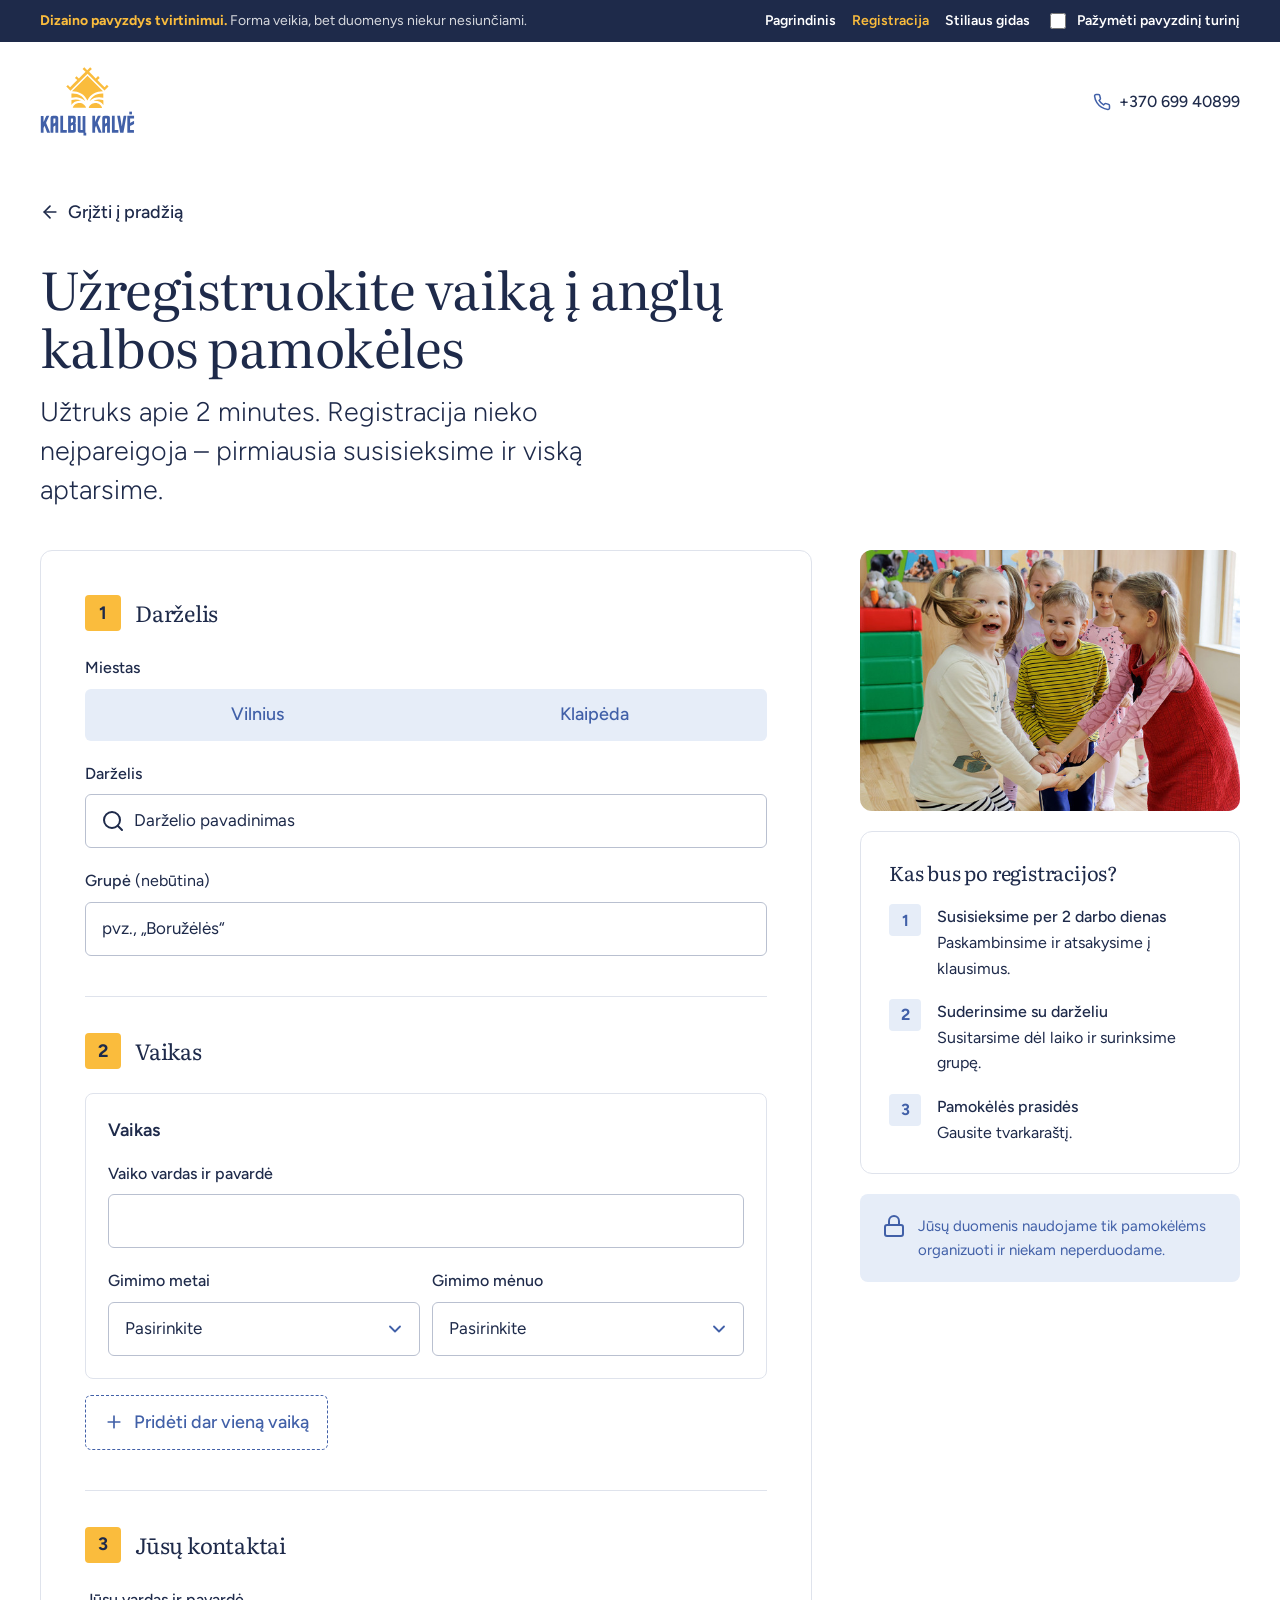
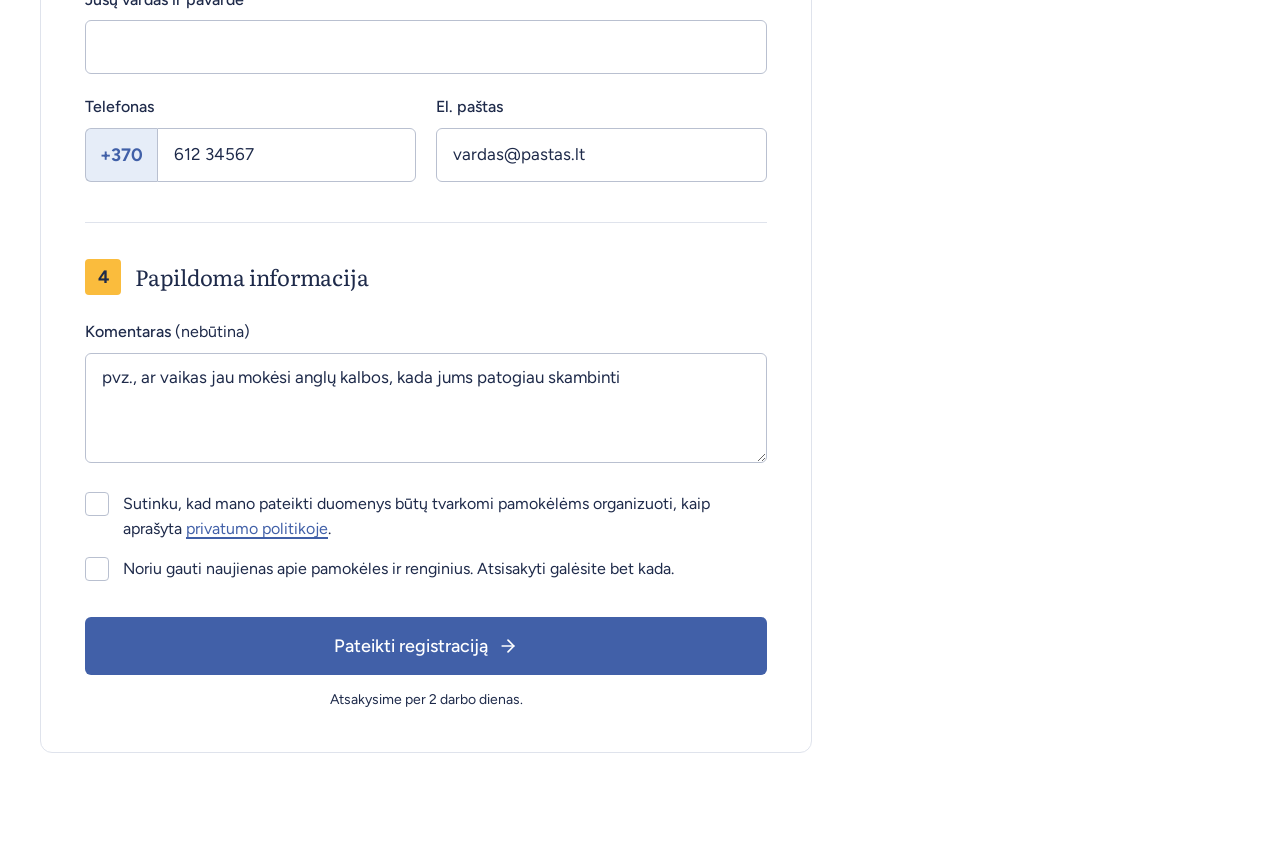
==== registracija.html @ d8dcab6c "init" ====
<!doctype html>
<html lang="lt">
    <head>
        <meta charset="UTF-8" />
        <meta name="viewport" content="width=device-width, initial-scale=1" />
        <title>Registracija – Kalbų kalvė</title>
        <meta name="description" content="Užregistruokite vaiką į anglų kalbos pamokėles savo darželyje. Užtruks apie 2 minutes." />
        <meta name="theme-color" content="#FFFFFF" />
        <script>
            document.documentElement.classList.add('js');
        </script>
        <!-- Showcase only: production self-hosts the fonts (GDPR) -->
        <link rel="preconnect" href="https://fonts.googleapis.com" />
        <link rel="preconnect" href="https://fonts.gstatic.com" crossorigin />
        <link
            href="https://fonts.googleapis.com/css2?family=Figtree:wght@300;400;500;600&family=Literata:opsz,wght@7..72,400..600&display=swap"
            rel="stylesheet"
        />
        <link rel="icon" type="image/svg+xml" href="img/favicon.svg" />
        <link rel="stylesheet" href="css/styles.css" />
    </head>
    <body>
        <!--ICONS:start--><svg xmlns="http://www.w3.org/2000/svg" style="display:none" aria-hidden="true"><symbol id="i-phone" viewBox="0 0 24 24"><path d="M22 16.92v3a2 2 0 0 1-2.18 2 19.79 19.79 0 0 1-8.63-3.07 19.5 19.5 0 0 1-6-6 19.79 19.79 0 0 1-3.07-8.67A2 2 0 0 1 4.11 2h3a2 2 0 0 1 2 1.72c.13.96.36 1.9.7 2.81a2 2 0 0 1-.45 2.11L8.09 9.91a16 16 0 0 0 6 6l1.27-1.27a2 2 0 0 1 2.11-.45c.91.34 1.85.57 2.81.7A2 2 0 0 1 22 16.92z"/></symbol><symbol id="i-mail" viewBox="0 0 24 24"><rect x="2" y="4" width="20" height="16" rx="2"/><path d="m22 7-10 6L2 7"/></symbol><symbol id="i-map-pin" viewBox="0 0 24 24"><path d="M20 10c0 6-8 12-8 12s-8-6-8-12a8 8 0 0 1 16 0Z"/><circle cx="12" cy="10" r="3"/></symbol><symbol id="i-arrow-right" viewBox="0 0 24 24"><path d="M5 12h14"/><path d="m12 5 7 7-7 7"/></symbol><symbol id="i-arrow-left" viewBox="0 0 24 24"><path d="M19 12H5"/><path d="m12 19-7-7 7-7"/></symbol><symbol id="i-check" viewBox="0 0 24 24"><path d="M20 6 9 17l-5-5"/></symbol><symbol id="i-search" viewBox="0 0 24 24"><circle cx="11" cy="11" r="8"/><path d="m21 21-4.3-4.3"/></symbol><symbol id="i-plus" viewBox="0 0 24 24"><path d="M12 5v14M5 12h14"/></symbol><symbol id="i-chevron-down" viewBox="0 0 24 24"><path d="m6 9 6 6 6-6"/></symbol><symbol id="i-menu" viewBox="0 0 24 24"><path d="M4 7h16M4 12h16M4 17h16"/></symbol><symbol id="i-x" viewBox="0 0 24 24"><path d="M18 6 6 18M6 6l12 12"/></symbol><symbol id="i-clock" viewBox="0 0 24 24"><circle cx="12" cy="12" r="10"/><path d="M12 6v6l4 2"/></symbol><symbol id="i-calendar" viewBox="0 0 24 24"><rect x="3" y="4" width="18" height="18" rx="2"/><path d="M16 2v4M8 2v4M3 10h18"/></symbol><symbol id="i-users" viewBox="0 0 24 24"><path d="M16 21v-2a4 4 0 0 0-4-4H6a4 4 0 0 0-4 4v2"/><circle cx="9" cy="7" r="4"/><path d="M22 21v-2a4 4 0 0 0-3-3.87M16 3.13a4 4 0 0 1 0 7.75"/></symbol><symbol id="i-home" viewBox="0 0 24 24"><path d="m3 10 9-7 9 7v10a2 2 0 0 1-2 2H5a2 2 0 0 1-2-2z"/><path d="M9 22V12h6v10"/></symbol><symbol id="i-car" viewBox="0 0 24 24"><path d="M19 17h2c.6 0 1-.4 1-1v-3c0-.9-.7-1.7-1.5-1.9C18.7 10.6 16 10 16 10s-1.3-1.4-2.2-2.3c-.5-.4-1.1-.7-1.8-.7H5c-.6 0-1.1.4-1.4.9l-1.4 2.9A3.7 3.7 0 0 0 2 12v4c0 .6.4 1 1 1h2"/><circle cx="7" cy="17" r="2"/><path d="M9 17h6"/><circle cx="17" cy="17" r="2"/></symbol><symbol id="i-music" viewBox="0 0 24 24"><path d="M9 18V5l12-2v13"/><circle cx="6" cy="18" r="3"/><circle cx="18" cy="16" r="3"/></symbol><symbol id="i-smile" viewBox="0 0 24 24"><circle cx="12" cy="12" r="10"/><path d="M8 14s1.5 2 4 2 4-2 4-2M9 9h.01M15 9h.01"/></symbol><symbol id="i-zap" viewBox="0 0 24 24"><path d="M13 2 3 14h9l-1 8 10-12h-9l1-8z"/></symbol><symbol id="i-book" viewBox="0 0 24 24"><path d="M2 4h6a4 4 0 0 1 4 4v13a3 3 0 0 0-3-3H2z"/><path d="M22 4h-6a4 4 0 0 0-4 4v13a3 3 0 0 1 3-3h7z"/></symbol><symbol id="i-heart" viewBox="0 0 24 24"><path d="M19 14c1.49-1.46 3-3.21 3-5.5A5.5 5.5 0 0 0 16.5 3c-1.76 0-3 .5-4.5 2-1.5-1.5-2.74-2-4.5-2A5.5 5.5 0 0 0 2 8.5c0 2.3 1.5 4.05 3 5.5l7 7Z"/></symbol><symbol id="i-star" viewBox="0 0 24 24"><path d="M12 2l3.09 6.26L22 9.27l-5 4.87 1.18 6.88L12 17.77l-6.18 3.25L7 14.14 2 9.27l6.91-1.01L12 2z"/></symbol><symbol id="i-shield" viewBox="0 0 24 24"><path d="M12 22s8-4 8-10V5l-8-3-8 3v7c0 6 8 10 8 10z"/><path d="m9 12 2 2 4-4"/></symbol><symbol id="i-gift" viewBox="0 0 24 24"><rect x="3" y="8" width="18" height="4" rx="1"/><path d="M12 8v13M19 12v7a2 2 0 0 1-2 2H7a2 2 0 0 1-2-2v-7"/><path d="M7.5 8a2.5 2.5 0 0 1 0-5C10 3 12 8 12 8s2-5 4.5-5a2.5 2.5 0 0 1 0 5"/></symbol><symbol id="i-thermometer" viewBox="0 0 24 24"><path d="M14 4v10.54a4 4 0 1 1-4 0V4a2 2 0 0 1 4 0Z"/></symbol><symbol id="i-file" viewBox="0 0 24 24"><path d="M14 2H6a2 2 0 0 0-2 2v16a2 2 0 0 0 2 2h12a2 2 0 0 0 2-2V8z"/><path d="M14 2v6h6M9 13h6M9 17h4"/></symbol><symbol id="i-info" viewBox="0 0 24 24"><circle cx="12" cy="12" r="10"/><path d="M12 16v-4M12 8h.01"/></symbol><symbol id="i-alert" viewBox="0 0 24 24"><circle cx="12" cy="12" r="10"/><path d="M12 8v4M12 16h.01"/></symbol><symbol id="i-lock" viewBox="0 0 24 24"><rect x="3" y="11" width="18" height="11" rx="2"/><path d="M7 11V7a5 5 0 0 1 10 0v4"/></symbol><symbol id="i-trash" viewBox="0 0 24 24"><path d="M3 6h18M19 6v14a2 2 0 0 1-2 2H7a2 2 0 0 1-2-2V6M8 6V4a2 2 0 0 1 2-2h4a2 2 0 0 1 2 2v2"/></symbol><symbol id="i-facebook" viewBox="0 0 24 24"><path d="M18 2h-3a5 5 0 0 0-5 5v3H7v4h3v8h4v-8h3l1-4h-4V7a1 1 0 0 1 1-1h3z"/></symbol><symbol id="i-instagram" viewBox="0 0 24 24"><rect x="2" y="2" width="20" height="20" rx="5"/><circle cx="12" cy="12" r="4"/><path d="M17.5 6.5h.01"/></symbol><symbol id="deco-roof" viewBox="0 0 600 370"><g fill="none" stroke="currentColor" stroke-width="16" stroke-linecap="square"><path d="M34 349 L20 335 L330 25 L344 39"/><path d="M566 349 L580 335 L270 25 L256 39"/><path d="M160 195 L146 181 M440 195 L454 181"/></g></symbol><symbol id="deco-house" viewBox="0 0 64 60"><path fill="#FABC3D" d="M32 2 62 30v24a6 6 0 0 1-6 6H8a6 6 0 0 1-6-6V30Z"/></symbol><symbol id="deco-dome" viewBox="0 0 200 100"><path fill="#FABC3D" d="M0 100a100 100 0 0 1 200 0Z"/></symbol><symbol id="deco-arcs" viewBox="0 0 200 200"><g fill="none" stroke="#FABC3D" stroke-width="14"><path d="M14 200a86 86 0 0 1 172 0"/><path d="M46 200a54 54 0 0 1 108 0"/></g><path fill="#FABC3D" d="M76 200a24 24 0 0 1 48 0Z"/></symbol><symbol id="deco-quote" viewBox="0 0 44 34"><path fill="currentColor" d="M0 34V20C0 8.5 6 1.6 17 0l2 5.2c-5.4 1.7-8 5.3-8.3 10.8H18V34Zm25 0V20c0-11.5 6-18.4 17-20l2 5.2c-5.4 1.7-8 5.3-8.3 10.8H43V34Z"/></symbol></svg><!--ICONS:end-->

        <div class="review-bar">
            <div class="container review-bar__inner">
                <p><strong>Dizaino pavyzdys tvirtinimui.</strong> Forma veikia, bet duomenys niekur nesiunčiami.</p>
                <nav aria-label="Peržiūros puslapiai">
                    <a href="index.html">Pagrindinis</a>
                    <a href="registracija.html" aria-current="page">Registracija</a>
                    <a href="stilius.html">Stiliaus gidas</a>
                    <label><input type="checkbox" id="ph-toggle" /> Pažymėti pavyzdinį turinį</label>
                </nav>
            </div>
        </div>

        <header class="reg-header">
            <div class="container">
                <div class="site-header__inner">
                    <a class="brand" href="index.html" aria-label="Kalbų kalvė – pradžia"><!--LOGO:start--><svg class="logo" viewBox="393 466 176 140" aria-hidden="true" focusable="false"><path class="lg-b" fill-rule="evenodd" d="M473.1,603v-4.7c-1.3,0-2.7,0-4,0-1,0-2,0-3,0-1.7-.1-3-1.2-3.3-2.9,0-.5-.2-.9-.2-1.4,0-8.7,0-17.4,0-26.1,0-.2,0-.4,0-.7h5.1v26.1h3.8v-26.2h5.1v30.9c.6,0,1,0,1.6.1v5h-5.3Z"/><path class="lg-b" fill-rule="evenodd" d="M566.2,598.2h-12.3v-31.2c4.1,0,8.3,0,12.4,0,0,1.6,0,3.1,0,4.9h-7.3v8.1c2.1-1,4-2,6-3,.4-.2.9-.3,1.3-.4v5.3c-2.2,1.1-4.4,2.2-6.6,3.4-.3.2-.8.5-.8.8,0,2.4,0,4.7,0,7.2h7.1c0,1.7.1,3.3.2,5Z"/><path class="lg-y" d="M509,521.7c-12.7.1-22.8,4.8-28.7,17-2.5-5.7-6.4-10-11.7-13-5.3-2.9-11-4.2-16.7-4,9.5-9.5,19.1-19.1,28.6-28.6,9.4,9.4,19,19,28.5,28.5Z"/><path class="lg-y" d="M483.5,485.9c4.1,4.1,8.1,8.1,12.2,12.2,1.3-1.3,2.8-2.9,4.3-4.4,1.1,1.2,2,2.3,3,3.4-1.4,1.3-2.9,2.7-4.2,4,4.5,4.5,8.9,8.9,13.3,13.3,1.3-1.4,2.7-2.9,4.2-4.5,1.1,1.2,2.1,2.3,3,3.2-2.4,2.4-4.9,4.9-7.5,7.4-10.3-10.3-20.8-20.7-31.2-31.1-10.6,10.6-21,21-31.5,31.4-2.7-2.7-5.2-5.2-7.7-7.8.9-.8,1.9-1.8,3.1-2.9,1.3,1.3,2.7,2.9,4,4.2,4.4-4.4,8.8-8.8,13.2-13.2-1.4-1.3-2.9-2.7-4.4-4,1.2-1.1,2.2-2.1,3.3-3.2,1.3,1.4,2.7,2.9,4,4.4,4.3-4.3,8.3-8.3,12.4-12.4-1.8-1.7-3.6-3.5-5.5-5.2,1.2-1.2,2.2-2.1,3.2-3.2,1.7,1.8,3.5,3.6,5.3,5.6,1.9-2.1,3.7-3.9,5.5-5.8,1.2,1.2,2.1,2.2,3.2,3.4-1.7,1.6-3.5,3.4-5.3,5.1Z"/><path class="lg-b" fill-rule="evenodd" d="M444.9,567c3.5,0,6.9,0,10.3,0,2.3,0,3.6,1.4,3.7,3.7.1,2.6.2,5.2,0,7.8,0,1.1-.8,2.1-1.3,3.1h1.3c0,.4,0,.8,0,1.1,0,3.6,0,7.3,0,10.9,0,3.3-1.3,4.6-4.6,4.6-3.1,0-6.3,0-9.5,0v-31.3ZM453.8,593.4v-10c-1.3.6-2.4,1.2-3.6,1.8-.2.1-.4.5-.4.7,0,2.5,0,4.9,0,7.4h4.1ZM449.9,571.9v8.2c1.3-.6,2.5-1.2,3.6-1.8.2,0,.4-.3.4-.5,0-2,0-3.9,0-5.9h-4Z"/><path class="lg-b" fill-rule="evenodd" d="M426.5,598.2h-5.1v-13.2c-1.3.7-2.5,1.3-3.6,1.9-.2.1-.2.7-.2,1,0,3,0,6,0,9v1.3h-5.2c0-.4,0-.8,0-1.2,0-8.4,0-16.8,0-25.3,0-3.4,1.4-4.8,4.8-4.8,1.8,0,3.5,0,5.3,0,2.6.1,4.1,1.6,4.1,4.2,0,8.8,0,17.6,0,26.4,0,.2,0,.4,0,.6ZM417.7,572v9.2c3.5-1,3.7-1.3,3.7-4.7v-4.5h-3.7Z"/><path class="lg-b" fill-rule="evenodd" d="M521.6,598.2h-5v-13.2c-1.3.7-2.4,1.2-3.4,1.8-.3.2-.4.7-.4,1.1,0,3,0,6,0,9,0,.4,0,.9,0,1.3h-5.1c0-.4,0-.8,0-1.2,0-8.4,0-16.8,0-25.3,0-3.5,1.3-4.8,4.9-4.8,1.6,0,3.3,0,4.9,0,2.8,0,4.3,1.5,4.3,4.3,0,8.8,0,17.6,0,26.3,0,.2,0,.4,0,.6ZM512.8,572v9.4c1.2-.6,2.2-1,3.2-1.6.2-.1.5-.5.5-.7,0-2.3,0-4.7,0-7.1h-3.7Z"/><path class="lg-b" fill-rule="evenodd" d="M506.6,598.3c-1.6,0-3,0-4.4,0-.8,0-1.1-.3-1.4-1-1.3-3.7-2.7-7.4-4.1-11.1-.1-.3-.2-.6-.4-1.1-.8,2.1-1.9,3.8-1.8,6,.1,2.3,0,4.7,0,7.1h-5.1v-31.2h5.1v11.2c.3-.5.5-.8.6-1,1.4-3.1,2.8-6.2,4.1-9.3.3-.7.7-1,1.5-1,1.4,0,2.8,0,4.3,0-.2.5-.3.8-.4,1.1-1.7,3.7-3.3,7.3-5,11-.3.7-.4,1.3,0,2.1,2.2,5.3,4.4,10.6,6.5,15.9.1.4.3.7.5,1.3Z"/><path class="lg-b" fill-rule="evenodd" d="M411.5,598.3c-1.7,0-3.2,0-4.7,0-.3,0-.8-.5-.9-.8-1.4-3.7-2.8-7.5-4.2-11.2-.1-.3-.2-.6-.4-.9-1.1,2.2-2.1,4.4-1.8,6.9.2,2,0,4,0,6h-5v-31.2h5v10.9c0,0,.2,0,.3,0,.6-1.4,1.3-2.8,1.9-4.2.9-2,1.8-3.9,2.6-5.9.3-.7.6-1,1.4-1,1.4,0,2.8,0,4.3,0-.1.4-.2.6-.3.9-1.7,3.7-3.4,7.5-5.1,11.2-.3.8-.3,1.4,0,2.1,2.2,5.3,4.3,10.5,6.5,15.8.1.4.3.7.5,1.3Z"/><path class="lg-b" fill-rule="evenodd" d="M546.7,598.2h-6c-1.8-10.4-3.7-20.7-5.5-31.2h5.2c1.1,6.4,2.2,12.9,3.2,19.3h.2c.3-1.8.6-3.6.9-5.4.7-4.4,1.4-8.7,2.2-13.1,0-.3.5-.8.8-.8,1.4,0,2.9,0,4.5,0-1.8,10.5-3.7,20.9-5.5,31.3Z"/><path class="lg-b" fill-rule="evenodd" d="M530.6,593.2h6.8v5h-11.9v-31.2h5.1v26.2Z"/><path class="lg-b" fill-rule="evenodd" d="M435.5,593.3h6.9v4.9h-11.9v-31.2h5v26.3Z"/><path class="lg-y" d="M507.3,552.4h-24.4c0-4.4,5.4-8.7,11.4-9.2,6.1-.5,12,3.7,13,9.2Z"/><path class="lg-y" d="M453.4,552.3c.7-5,5.9-9,11.9-9.1,6.1-.1,11.5,3.8,12.5,9.1h-24.4Z"/><path class="lg-y" d="M475.9,539.5c-3.7-3.4-7.9-5.6-12.9-6.4-4-.7-8-.4-12.1.6v-7.8c3.6-.3,7,0,10.4,1.1,6.2,1.9,11,5.5,14.2,11.2.2.4.3.8.5,1.2h0Z"/><path class="lg-y" d="M484.6,539.5c1.3-3.5,3.7-6.1,6.5-8.3,5.4-4.1,11.6-5.7,18.5-5.3v7.6c-2.7-.2-5.5-.7-8.2-.6-6.2,0-11.6,2-16.2,6.3-.2.2-.5.3-.7.4,0,0,0,0,0,0Z"/><path class="lg-y" d="M468.8,539.3c-3.5-.4-6.9-.2-10.1,1.2-3.2,1.3-5.8,3.4-7.8,6.4,0-2.8,0-5.5,0-8.3,0-.2.3-.6.5-.7,6-1.7,11.8-1.5,17.4,1.5Z"/><path class="lg-y" d="M509.7,547.1c-4.3-6.4-10.3-8.4-17.4-7.8,0-.2,0-.3,0-.5,1.8-.6,3.6-1.3,5.5-1.6,3.7-.7,7.3-.5,10.9.5.8.2,1.1.5,1.1,1.4,0,2.6,0,5.1,0,8Z"/><path class="lg-b" fill-rule="evenodd" d="M557.5,564.3v-5h4.9v5h-4.9Z"/><path class="lg-y" d="M491.9,539.4s0,0,0,0c0,0,0,0,0,0,0,0,0,0,0,0Z"/><path class="lg-y" d="M484.6,539.5c0,.1,0,.2,0,.3,0,0,0,0,0,0,0,0,.1-.2.2-.2,0,0,0,0,0,0Z"/><path class="lg-y" d="M476,539.5c0,0,0,.1.1.2,0,0,0,0,0,0,0,0,0-.1-.1-.2,0,0,0,0,0,0Z"/></svg><!--LOGO:end--></a>
                    <div class="header-actions">
                        <a class="header-phone" href="tel:+37069940899" style="display: inline-flex">
                            <svg class="icon" aria-hidden="true"><use href="#i-phone" /></svg><span class="sr-only">Telefonas </span>+370 699 40899
                        </a>
                    </div>
                </div>
            </div>
        </header>

        <main>
            <div class="container reg-intro">
                <a class="back-link" href="index.html"><svg class="icon" aria-hidden="true"><use href="#i-arrow-left" /></svg>Grįžti į pradžią</a>
                <h1 class="h1" style="margin-top: 32px">Užregistruokite vaiką į anglų kalbos pamokėles</h1>
                <p class="lead">
                    Užtruks apie 2 minutes. <span class="ph">Registracija nieko neįpareigoja</span> – pirmiausia susisieksime ir viską aptarsime.
                </p>
            </div>

            <div class="container reg-layout">
                <div class="form-card card" id="form-card">
                    <form id="reg-form" novalidate>
                        <div class="form-alert" id="form-alert" role="alert">
                            <svg class="icon" aria-hidden="true"><use href="#i-alert" /></svg>
                            <span>Patikrinkite pažymėtus laukus – kai kurie neužpildyti arba užpildyti netiksliai.</span>
                        </div>

                        <!-- 1. Kindergarten -->
                        <fieldset class="form-step">
                            <legend class="sr-only">Darželis</legend>
                            <div class="form-step__head">
                                <span class="form-step__num">1</span>
                                <h2>Darželis</h2>
                            </div>

                            <div class="form-grid">
                                <div class="field" data-field="miestas">
                                    <span class="label" id="miestas-label">Miestas</span>
                                    <div class="segmented segmented--form" role="radiogroup" aria-labelledby="miestas-label">
                                        <input type="radio" name="miestas" id="m-vilnius" value="vilnius" />
                                        <label for="m-vilnius">Vilnius</label>
                                        <input type="radio" name="miestas" id="m-klaipeda" value="klaipeda" />
                                        <label for="m-klaipeda">Klaipėda</label>
                                    </div>
                                    <p class="error-msg"><svg class="icon" aria-hidden="true"><use href="#i-alert" /></svg>Pasirinkite miestą.</p>
                                </div>

                                <div class="field" data-field="darzelis">
                                    <label for="darzelis">Darželis</label>
                                    <div class="combo">
                                        <svg class="icon" aria-hidden="true"><use href="#i-search" /></svg>
                                        <input
                                            class="input"
                                            id="darzelis"
                                            type="text"
                                            role="combobox"
                                            aria-autocomplete="list"
                                            aria-expanded="false"
                                            aria-controls="darzelis-list"
                                            autocomplete="off"
                                            placeholder="Darželio pavadinimas"
                                        />
                                        <ul class="combo__list" id="darzelis-list" role="listbox" hidden></ul>
                                    </div>
                                    <input type="hidden" name="darzelis_id" id="darzelis-id" />
                                    <p class="error-msg"><svg class="icon" aria-hidden="true"><use href="#i-alert" /></svg>Pasirinkite darželį iš sąrašo arba nurodykite savo.</p>
                                </div>

                                <div class="field" data-field="darzelis_kita" id="kita-field" hidden>
                                    <label for="darzelis-kita">Darželio pavadinimas ir adresas</label>
                                    <input class="input" id="darzelis-kita" name="darzelis_kita" type="text" placeholder="pvz., Lopšelis-darželis „Ąžuoliukas“, Ąžuolų g. 5" />
                                    <p class="hint hint--info">
                                        <svg class="icon" aria-hidden="true"><use href="#i-info" /></svg>
                                        <span>Jūsų darželio dar nėra sąraše – nieko tokio. Kai susidarys grupė, su darželiu susisieksime patys.</span>
                                    </p>
                                    <p class="error-msg"><svg class="icon" aria-hidden="true"><use href="#i-alert" /></svg>Įrašykite darželio pavadinimą.</p>
                                </div>

                                <div class="field">
                                    <label for="grupe">Grupė <span class="optional">(nebūtina)</span></label>
                                    <input class="input" id="grupe" name="grupe" type="text" placeholder="pvz., „Boružėlės“" />
                                </div>
                            </div>
                        </fieldset>

                        <!-- 2. Child -->
                        <fieldset class="form-step">
                            <legend class="sr-only">Vaikas</legend>
                            <div class="form-step__head">
                                <span class="form-step__num">2</span>
                                <h2>Vaikas</h2>
                            </div>
                            <div id="children"></div>
                            <button class="add-child" type="button" id="add-child">
                                <svg class="icon" aria-hidden="true"><use href="#i-plus" /></svg>Pridėti dar vieną vaiką
                            </button>
                        </fieldset>

                        <!-- 3. Parent -->
                        <fieldset class="form-step">
                            <legend class="sr-only">Tėvai</legend>
                            <div class="form-step__head">
                                <span class="form-step__num">3</span>
                                <h2>Jūsų kontaktai</h2>
                            </div>
                            <div class="form-grid">
                                <div class="field" data-field="tevai">
                                    <label for="tevai">Jūsų vardas ir pavardė</label>
                                    <input class="input" id="tevai" name="tevai" type="text" autocomplete="name" />
                                    <p class="error-msg"><svg class="icon" aria-hidden="true"><use href="#i-alert" /></svg>Įrašykite savo vardą ir pavardę.</p>
                                </div>
                                <div class="form-grid form-grid--2">
                                    <div class="field" data-field="telefonas">
                                        <label for="telefonas">Telefonas</label>
                                        <div class="input-group">
                                            <span class="input-group__addon">+370</span>
                                            <input class="input" id="telefonas" name="telefonas" type="tel" inputmode="tel" autocomplete="tel-national" placeholder="612 34567" />
                                        </div>
                                        <p class="error-msg"><svg class="icon" aria-hidden="true"><use href="#i-alert" /></svg>Įveskite 8 skaitmenų numerį, pvz., 612 34567.</p>
                                    </div>
                                    <div class="field" data-field="elpastas">
                                        <label for="elpastas">El. paštas</label>
                                        <input class="input" id="elpastas" name="elpastas" type="email" autocomplete="email" placeholder="vardas@pastas.lt" />
                                        <p class="error-msg"><svg class="icon" aria-hidden="true"><use href="#i-alert" /></svg>Įveskite teisingą el. pašto adresą.</p>
                                    </div>
                                </div>
                            </div>
                        </fieldset>

                        <!-- 4. Extra -->
                        <fieldset class="form-step">
                            <legend class="sr-only">Papildoma informacija</legend>
                            <div class="form-step__head">
                                <span class="form-step__num">4</span>
                                <h2>Papildoma informacija</h2>
                            </div>
                            <div class="field">
                                <label for="komentaras">Komentaras <span class="optional">(nebūtina)</span></label>
                                <textarea class="textarea" id="komentaras" name="komentaras" placeholder="pvz., ar vaikas jau mokėsi anglų kalbos, kada jums patogiau skambinti"></textarea>
                            </div>

                            <div style="margin-top: 28px">
                                <div class="consent" data-field="sutikimas">
                                    <label class="checkbox">
                                        <input type="checkbox" id="sutikimas" name="sutikimas" />
                                        <span>Sutinku, kad mano pateikti duomenys būtų tvarkomi pamokėlėms organizuoti, kaip aprašyta <a href="#">privatumo politikoje</a>.</span>
                                    </label>
                                    <p class="error-msg" style="padding-left: 38px"><svg class="icon" aria-hidden="true"><use href="#i-alert" /></svg>Be šio sutikimo negalėsime su jumis susisiekti.</p>
                                </div>
                                <div class="consent">
                                    <label class="checkbox">
                                        <input type="checkbox" name="naujienos" />
                                        <span>Noriu gauti naujienas apie pamokėles ir renginius. Atsisakyti galėsite bet kada.</span>
                                    </label>
                                </div>
                            </div>
                        </fieldset>

                        <input class="hp" type="text" name="svetaine" tabindex="-1" autocomplete="off" aria-hidden="true" />

                        <div class="form-submit">
                            <button class="btn btn--primary btn--lg btn--block" type="submit">
                                Pateikti registraciją
                                <svg class="icon icon--arrow" aria-hidden="true"><use href="#i-arrow-right" /></svg>
                            </button>
                            <p class="hint">Atsakysime per <span class="ph">2 darbo dienas</span>.</p>
                        </div>
                    </form>

                    <!-- Success state -->
                    <div class="success" id="success" hidden tabindex="-1">
                        <div class="success__icon">
                            <svg viewBox="0 0 64 60" aria-hidden="true">
                                <path fill="#FABC3D" d="M32 2 62 30v24a6 6 0 0 1-6 6H8a6 6 0 0 1-6-6V30Z" />
                                <path d="m21 39 7 7 15-15" fill="none" stroke="#1E2A4A" stroke-width="4.5" stroke-linecap="round" stroke-linejoin="round" />
                            </svg>
                        </div>
                        <h2 id="success-title">Ačiū! Registraciją gavome.</h2>
                        <p class="lead" id="success-lead"></p>
                        <div class="summary"><dl id="success-summary"></dl></div>
                        <div class="next-steps">
                            <ol>
                                <li><strong>Susisieksime su jumis</strong>Patikslinsime informaciją ir atsakysime į klausimus.</li>
                                <li><strong>Suderinsime su darželiu</strong>Susitarsime dėl laiko ir surinksime grupę.</li>
                                <li><strong>Gausite tvarkaraštį</strong>Pranešime, kada vyks pirmoji pamokėlė.</li>
                            </ol>
                        </div>
                        <div class="btn-row">
                            <a class="btn btn--primary" href="index.html">Grįžti į pradžią</a>
                            <a class="btn btn--ghost" href="registracija.html">Registruoti kitą vaiką</a>
                        </div>
                        <p class="hint" style="margin-top: 24px">Peržiūros versija: duomenys niekur neišsiųsti.</p>
                    </div>
                </div>

                <aside class="reg-aside">
                    <div class="frame-round reg-photo">
                        <img src="img/pamokele-sokis.jpg" alt="Vaikai šoka ratelį anglų kalbos pamokėlėje" />
                    </div>
                    <div class="next-steps card">
                        <h2>Kas bus po registracijos?</h2>
                        <ol>
                            <li><strong>Susisieksime per <span class="ph">2 darbo dienas</span></strong>Paskambinsime ir atsakysime į klausimus.</li>
                            <li><strong>Suderinsime su darželiu</strong>Susitarsime dėl laiko ir surinksime grupę.</li>
                            <li><strong>Pamokėlės prasidės</strong>Gausite tvarkaraštį.</li>
                        </ol>
                    </div>
                    <p class="privacy-note">
                        <svg class="icon" aria-hidden="true"><use href="#i-lock" /></svg>
                        <span>Jūsų duomenis naudojame tik pamokėlėms organizuoti ir niekam neperduodame.</span>
                    </p>
                </aside>
            </div>
        </main>

        <template id="child-template">
            <div class="child">
                <div class="child__head">
                    <span class="child__title">Vaikas</span>
                    <button class="child__remove" type="button"><svg class="icon" aria-hidden="true"><use href="#i-trash" /></svg>Pašalinti</button>
                </div>
                <div class="form-grid">
                    <div class="field" data-field="vaikas">
                        <label>Vaiko vardas ir pavardė</label>
                        <input class="input" type="text" data-name="vaikas" autocomplete="off" />
                        <p class="error-msg"><svg class="icon" aria-hidden="true"><use href="#i-alert" /></svg>Įrašykite vaiko vardą ir pavardę.</p>
                    </div>
                    <div class="form-grid form-grid--2">
                        <div class="field" data-field="metai">
                            <label>Gimimo metai</label>
                            <select class="select" data-name="metai"><option value="">Pasirinkite</option></select>
                            <p class="error-msg"><svg class="icon" aria-hidden="true"><use href="#i-alert" /></svg>Pasirinkite metus.</p>
                        </div>
                        <div class="field" data-field="menuo">
                            <label>Gimimo mėnuo</label>
                            <select class="select" data-name="menuo"><option value="">Pasirinkite</option></select>
                            <p class="error-msg"><svg class="icon" aria-hidden="true"><use href="#i-alert" /></svg>Pasirinkite mėnesį.</p>
                        </div>
                    </div>
                    <p class="hint child__age" aria-live="polite" hidden></p>
                </div>
            </div>
        </template>

        <script src="js/data.js"></script>
        <script src="js/main.js"></script>
        <script src="js/form.js"></script>
    </body>
</html>
---- css/styles.css ----
/* =====================================================================
   Kalbų kalvė: design showcase
   Tokens → base → layout → components → sections → pages
   ===================================================================== */

/* ---------- Tokens ---------- */
:root {
    /* Brand (fixed, from the logo) */
    --blue: #4160a8;
    --yellow: #fabc3d;

    /* One light tint per brand colour, nothing else. One text colour: no grey text. */
    --blue-50: #e6edf8;
    --blue-100: #c9d6ef; /* illustration fills only: blue-50 is the panel itself */
    --yellow-100: #fdf0d2;
    --navy: #1e2a4a;
    --muted: var(--navy);
    --cream: #ffffff;
    --paper: #ffffff;
    --line: #dfe3ec;
    --line-strong: #b9c0d0;
    --danger: #b3261e;
    --danger-50: #fdecea;
    --success: #2f7d4f;

    /* Type */
    /* Light weights (after Oslo kommune's design system). Headings and the price
       in Literata, a reading serif; everything read in running text or clicked
       stays in Figtree. */
    --font-heading: 'Literata', Georgia, serif;
    --font-display: 'Figtree', system-ui, sans-serif;
    --font-body: 'Figtree', system-ui, sans-serif;

    /* Shape */
    /* Small, consistent rounding: controls 6px, rows 8px, photos and boxes 12px.
       Flat colour instead of shadows. */
    --r-xs: 4px;
    --r-sm: 6px;
    --r-md: 8px;
    --r-lg: 12px;
    --r-xl: 16px;
    --r-btn: 6px;

    --shadow-sm: none;
    --shadow-md: none;
    --shadow-blue: none;

    --container: 1200px;
    --gutter: 20px;
    --section-y: 72px;
    --header-h: 72px;
}

@media (min-width: 900px) {
    :root {
        --gutter: 32px;
        --section-y: 112px;
        --header-h: 96px;
    }
}

/* Big screens: the 1440px layout scaled up a little instead of stretched,
   so every section keeps the same edges. Kept at or below 1.15 because the
   photos are only ~600px wide. */
@media (min-width: 1700px) {
    html {
        zoom: 1.08;
    }
}

@media (min-width: 1840px) {
    html {
        zoom: 1.15;
    }
}

/* ---------- Base ---------- */
*,
*::before,
*::after {
    box-sizing: border-box;
}

html {
    scroll-behavior: smooth;
    scroll-padding-top: 24px;
    -webkit-text-size-adjust: 100%;
}

body {
    margin: 0;
    background: var(--paper);
    color: var(--navy);
    font-family: var(--font-body);
    font-size: 17px;
    line-height: 1.6;
    -webkit-font-smoothing: antialiased;
    text-rendering: optimizeLegibility;
}

@media (min-width: 900px) {
    body {
        font-size: 18px;
    }
}

img,
svg {
    display: block;
    max-width: 100%;
}

a {
    color: var(--blue);
    text-decoration-thickness: 2px;
    text-underline-offset: 3px;
}

a:hover {
    color: var(--navy);
}

h1,
h2,
h3,
h4 {
    margin: 0;
    font-family: var(--font-heading);
    font-weight: 400;
    line-height: 1.2;
    letter-spacing: -0.01em;
    color: var(--navy);
}

h3,
h4 {
    font-weight: 500;
}

p {
    margin: 0;
}

ul,
ol {
    margin: 0;
    padding: 0;
    list-style: none;
}

figure,
blockquote {
    margin: 0;
}

button,
input,
select,
textarea {
    font: inherit;
    color: inherit;
}

fieldset {
    min-width: 0;
    margin: 0;
    padding: 0;
    border: 0;
}

:focus-visible {
    outline: 3px solid var(--blue);
    outline-offset: 3px;
}

::selection {
    background: var(--yellow);
    color: var(--navy);
}

[hidden] {
    display: none !important;
}

.sr-only {
    position: absolute;
    width: 1px;
    height: 1px;
    padding: 0;
    margin: -1px;
    overflow: hidden;
    clip: rect(0, 0, 0, 0);
    white-space: nowrap;
    border: 0;
}

.icon {
    width: 24px;
    height: 24px;
    flex: none;
    fill: none;
    stroke: currentColor;
    stroke-width: 2;
    stroke-linecap: round;
    stroke-linejoin: round;
}

.icon--sm {
    width: 18px;
    height: 18px;
}

.icon--lg {
    width: 28px;
    height: 28px;
}

/* ---------- Layout ---------- */
.container {
    width: 100%;
    max-width: calc(var(--container) + var(--gutter) * 2);
    margin-inline: auto;
    padding-inline: var(--gutter);
}

.section {
    padding-block: var(--section-y);
}

.section--tight {
    padding-block: calc(var(--section-y) * 0.6);
}

.section--tint {
    background: transparent;
}

.section--paper {
    background: transparent;
}

.band--blue {
    background: var(--blue-50);
}

.band--beige {
    background: var(--yellow-100);
}

.band--yellow {
    background: var(--yellow);
}

/* Inset rounded colour panel instead of hard full-bleed bands */
.panel-blue {
    position: relative;
    margin-inline: 10px;
    border-radius: var(--r-xl);
    background: var(--blue);
    color: #fff;
    overflow: hidden;
    isolation: isolate;
}

@media (min-width: 900px) {
    .panel-blue {
        margin-inline: 24px;
    }
}

.panel-blue h2,
.panel-blue h3 {
    color: #fff;
}

/* ---------- Type helpers ---------- */
.eyebrow {
    display: inline-flex;
    align-items: center;
    gap: 12px;
    margin-bottom: 16px;
    font-family: var(--font-display);
    font-size: 14px;
    font-weight: 600;
    letter-spacing: 0.08em;
    text-transform: uppercase;
    color: var(--blue);
}

/* short yellow bar before each section label */
.eyebrow::before {
    content: '';
    width: 28px;
    height: 4px;
    flex: none;
    border-radius: 2px;
    background: var(--yellow);
}

.panel-blue .eyebrow {
    color: var(--yellow-100);
}

.h1 {
    font-size: clamp(40px, 5.4vw, 64px);
    font-weight: 400;
    line-height: 1.12;
}

.h2 {
    font-size: clamp(30px, 3.6vw, 44px);
}

.h3 {
    font-size: clamp(20px, 2vw, 24px);
    line-height: 1.25;
}

/* The lead states the main fact in large light type */
.lead {
    font-size: clamp(20px, 2.1vw, 28px);
    font-weight: 300;
    line-height: 1.45;
}

.panel-blue .lead {
    color: rgb(255 255 255 / 0.86);
}

.muted {
    color: var(--muted);
}

/* Yellow hand-drawn wave under key words (Assets/SVG/Asset 1.svg) */
.wave {
    position: relative;
    white-space: nowrap;
    color: var(--blue);
    padding-bottom: 0.08em;
    background: url("data:image/svg+xml,%3Csvg xmlns='http://www.w3.org/2000/svg' viewBox='-3 -3 275 32' preserveAspectRatio='none'%3E%3Cpath d='M.28,17.09c3.15-2.13,6.34-3.85,9.83-6.15,21.62-14.25,31.62,9.39,80,6C132.25,13.98,133.36-2.36,165.11.94c37.92,3.94,45.75,28.25,76,24,9.82-1.38,19.37-5.4,27.6-11.24' fill='none' stroke='%23FABC3D' stroke-width='5' stroke-linecap='round'/%3E%3C/svg%3E")
        bottom left / 100% 0.3em no-repeat;
}

@media (max-width: 520px) {
    .wave {
        white-space: normal;
    }
}

.section-head {
    max-width: 720px;
    margin-bottom: 48px;
}

.section-head--center {
    margin-inline: auto;
    text-align: center;
}

.section-head .h2 {
    text-wrap: balance;
}

.section-head .lead {
    margin-top: 16px;
}

@media (min-width: 900px) {
    .section-head {
        margin-bottom: 64px;
    }
}

/* ---------- Buttons ---------- */
.btn {
    --btn-bg: var(--blue);
    --btn-fg: #fff;
    display: inline-flex;
    align-items: center;
    justify-content: center;
    gap: 10px;
    min-height: 52px;
    padding: 12px 26px;
    border: 2px solid transparent;
    border-radius: var(--r-btn);
    background: var(--btn-bg);
    color: var(--btn-fg);
    font-family: var(--font-display);
    font-size: 17px;
    font-weight: 500;
    line-height: 1.2;
    text-decoration: none;
    cursor: pointer;
    transition:
        transform 0.18s ease,
        box-shadow 0.18s ease,
        background-color 0.18s ease,
        border-color 0.18s ease;
}

.btn:hover {
    color: var(--btn-fg);
}

.btn .icon {
    width: 20px;
    height: 20px;
    transition: transform 0.18s ease;
}

.btn:hover .icon--arrow {
    transform: translateX(3px);
}

.btn--primary:hover {
    --btn-bg: var(--navy);
    box-shadow: var(--shadow-blue);
}

.btn--secondary {
    --btn-bg: var(--yellow);
    --btn-fg: var(--navy);
}

.btn--secondary:hover {
    box-shadow: 0 8px 22px rgb(250 188 61 / 0.4);
}

.btn--ghost {
    --btn-bg: transparent;
    --btn-fg: var(--navy);
    border-color: var(--navy);
}

.btn--ghost:hover {
    --btn-bg: var(--navy);
    --btn-fg: #fff;
}

.btn--ghost-light {
    --btn-bg: transparent;
    --btn-fg: #fff;
    border-color: rgb(255 255 255 / 0.45);
}

.btn--ghost-light:hover {
    --btn-fg: #fff;
    border-color: #fff;
    background: rgb(255 255 255 / 0.08);
}

.btn--sm {
    min-height: 44px;
    padding: 8px 20px;
    font-size: 16px;
}

.btn--lg {
    min-height: 58px;
    padding: 14px 32px;
    font-size: 18px;
}

.btn--block {
    width: 100%;
}

.btn-row {
    display: flex;
    flex-wrap: wrap;
    gap: 12px;
}

.text-link {
    display: inline-flex;
    align-items: center;
    gap: 6px;
    font-family: var(--font-display);
    font-weight: 500;
    text-decoration: none;
}

.text-link .icon {
    width: 18px;
    height: 18px;
    transition: transform 0.18s ease;
}

.text-link:hover .icon {
    transform: translateX(3px);
}

/* ---------- Chips / badges ---------- */
.chip {
    display: inline-flex;
    align-items: center;
    gap: 6px;
    padding: 6px 14px;
    border-radius: var(--r-btn);
    background: var(--paper);
    border: 1px solid var(--line);
    font-size: 15px;
    font-weight: 600;
    line-height: 1.3;
    color: var(--navy);
}

.chip em {
    font-style: normal;
    font-weight: 400;
    color: var(--muted);
}

.chip-list {
    display: flex;
    flex-wrap: wrap;
    gap: 8px;
}

.status {
    display: inline-flex;
    align-items: center;
    gap: 8px;
    padding: 5px 12px 5px 10px;
    border-radius: var(--r-btn);
    font-size: 14px;
    font-weight: 700;
    line-height: 1.3;
    white-space: nowrap;
}

.status::before {
    content: '';
    width: 8px;
    height: 8px;
    border-radius: var(--r-xs);
    background: currentColor;
}

.status--running {
    background: var(--blue-50);
    color: var(--blue);
}

.status--forming {
    background: var(--yellow-100);
    color: var(--navy);
}

.status--forming::before {
    background: var(--yellow);
}

.status--planned {
    background: transparent;
    border: 1px solid var(--line-strong);
    color: var(--muted);
}

.badge {
    display: inline-flex;
    align-items: center;
    gap: 8px;
    padding: 8px 14px;
    border-radius: var(--r-btn);
    background: var(--navy);
    color: #fff;
    font-family: var(--font-display);
    font-size: 15px;
    font-weight: 500;
}

.badge .icon {
    width: 18px;
    height: 18px;
    color: var(--yellow);
}

/* ---------- Cards ---------- */
.card {
    background: var(--paper);
    border: 1px solid var(--line);
    border-radius: var(--r-lg);
    box-shadow: var(--shadow-sm);
}

.icon-bubble {
    display: grid;
    place-items: center;
    width: 52px;
    height: 52px;
    flex: none;
    border-radius: var(--r-md);
    background: var(--blue-50);
    color: var(--blue);
}

.icon-bubble--yellow {
    background: var(--yellow);
    color: var(--navy);
}

/* ---------- Photo frames (shapes from the logo) ---------- */
.frame-arch {
    position: relative;
    border-radius: var(--r-lg);
    overflow: hidden;
    background: var(--blue-50);
}

.frame-arch img,
.frame-round img {
    width: 100%;
    height: 100%;
    object-fit: cover;
}

.frame-round {
    border-radius: var(--r-lg);
    overflow: hidden;
}

/* =====================================================================
   Showcase review bar (only for the approval version)
   ===================================================================== */
.review-bar {
    position: relative;
    z-index: 60;
    background: var(--navy);
    color: rgb(255 255 255 / 0.82);
    font-size: 14px;
    line-height: 1.4;
}

.review-bar__inner {
    display: flex;
    flex-wrap: wrap;
    align-items: center;
    justify-content: space-between;
    gap: 8px 24px;
    padding-block: 10px;
}

.review-bar strong {
    color: var(--yellow);
    font-weight: 700;
}

.review-bar nav {
    display: flex;
    flex-wrap: wrap;
    align-items: center;
    gap: 4px 16px;
}

.review-bar a {
    color: #fff;
    text-decoration: none;
    font-weight: 600;
}

.review-bar a[aria-current='page'] {
    color: var(--yellow);
}

.review-bar a:hover {
    text-decoration: underline;
    color: #fff;
}

.review-bar label {
    display: inline-flex;
    align-items: center;
    gap: 8px;
    cursor: pointer;
    font-weight: 600;
    color: #fff;
}

.review-bar input {
    width: 16px;
    height: 16px;
    accent-color: var(--yellow);
}

/* Placeholder content marker: highlighted only when the reviewer turns it on */
.show-ph .ph {
    background: rgb(250 188 61 / 0.38);
    box-shadow: 0 0 0 2px rgb(250 188 61 / 0.38);
    border-radius: 4px;
}

/* =====================================================================
   Header
   ===================================================================== */
/* Open header on the page background: logo left, nav and phone on the right.
   Not sticky: the header scrolls away with the page. */
.site-header {
    position: relative;
    z-index: 50;
    border-bottom: 1px solid var(--line);
}

.site-header__inner {
    display: flex;
    align-items: center;
    gap: 16px;
    height: var(--header-h);
}

.header-contact {
    display: none;
}

.brand {
    display: block;
    flex: none;
    border-radius: var(--r-sm);
    /* The lettering makes the logo bottom-heavy; lift it so it looks centred */
    transform: translateY(-3px);
}

.brand .logo {
    height: 52px;
    width: auto;
}

.main-nav {
    display: none;
}

.main-nav ul {
    display: flex;
    gap: 2px;
}

.main-nav a {
    position: relative;
    display: block;
    padding: 9px 16px;
    font-family: var(--font-display);
    font-size: 16px;
    font-weight: 500;
    color: var(--navy);
    text-decoration: none;
    border-radius: var(--r-xs);
}

.main-nav a:hover {
    text-decoration: underline;
    text-decoration-thickness: 2px;
    text-underline-offset: 6px;
}

.header-actions {
    display: flex;
    align-items: center;
    gap: 12px;
    margin-left: auto;
}

.header-phone {
    display: none;
    align-items: center;
    gap: 8px;
    font-family: var(--font-display);
    font-weight: 500;
    font-size: 16px;
    color: var(--navy);
    text-decoration: none;
    white-space: nowrap;
}

.header-phone:hover {
    color: var(--blue);
}

.header-phone .icon {
    width: 18px;
    height: 18px;
    color: var(--blue);
}

.nav-toggle {
    display: grid;
    place-items: center;
    width: 48px;
    height: 48px;
    border: 1px solid var(--line-strong);
    border-radius: var(--r-xs);
    background: var(--paper);
    color: var(--navy);
    cursor: pointer;
}

.nav-toggle .icon-close {
    display: none;
}

.nav-open .nav-toggle .icon-open {
    display: none;
}

.nav-open .nav-toggle .icon-close {
    display: block;
}

.mobile-menu {
    display: none;
    position: absolute;
    top: 100%;
    left: 0;
    right: 0;
    height: 100vh;
    z-index: 49;
    padding: 24px var(--gutter) 40px;
    background: var(--cream);
    overflow-y: auto;
}

.nav-open .mobile-menu {
    display: block;
}

.mobile-menu ul {
    display: grid;
    gap: 4px;
    margin-bottom: 32px;
}

.mobile-menu a:not(.btn) {
    display: block;
    padding: 14px 4px;
    border-bottom: 1px solid var(--line);
    font-family: var(--font-display);
    font-size: 22px;
    font-weight: 500;
    color: var(--navy);
    text-decoration: none;
}

.mobile-menu .btn {
    width: 100%;
    margin-bottom: 12px;
}

@media (min-width: 900px) {
    .site-header {
        padding-top: 12px;
    }

    .brand .logo {
        height: 76px;
    }
}


@media (min-width: 1100px) {
    .brand {
        margin-right: 8px;
    }

    /* Nav and phone form one group on the right */
    .main-nav {
        display: block;
        margin-left: auto;
    }

    .header-contact {
        display: flex;
        align-items: center;
        gap: 8px;
    }

    /* Phone reads as the last nav item, set apart by a hairline */
    .header-contact .header-phone {
        display: inline-flex;
        margin-left: 8px;
        padding: 9px 0 9px 24px;
        border-left: 1px solid var(--line);
    }

    .header-actions {
        display: none;
    }

    .nav-toggle,
    .mobile-menu,
    .nav-open .mobile-menu {
        display: none;
    }
}

/* =====================================================================
   Hero
   ===================================================================== */
/* Heading and lead on the left; the photo on the right runs exactly from the
   top of the heading to the bottom of the button, so it reads as part of the
   same block. The source photos are 612px wide, so it never grows past that. */
.hero {
    --h1-size: clamp(40px, 5.4vw, 64px);
    padding-block: 40px 48px;
}

.hero .h1 {
    font-size: var(--h1-size);
}

.hero__grid {
    display: grid;
    gap: 40px;
    align-items: center;
}

.hero__text .lead {
    max-width: 640px;
    text-wrap: pretty;
    margin-top: 20px;
}

.hero__text .btn {
    margin-top: 32px;
}

.hero__photo {
    width: 100%;
    /* the photos are 3:2: on phones show them whole, nobody cut at the edge */
    aspect-ratio: 3 / 2;
    object-fit: cover;
    object-position: 62% 40%;
    border-radius: var(--r-lg);
    background: var(--blue-50);
}

/* Phones and tablets (one column): the registration actions in the hero and
   on the price card are outlined buttons that fit their text (the same look as
   "Pasiūlyti darželį"): a solid button across the screen read as a banner. */
@media (max-width: 899px) {
    .hero__text .btn,
    .price-card .btn {
        --btn-bg: transparent;
        --btn-fg: var(--navy);
        width: auto;
        min-height: 52px;
        padding: 12px 26px;
        border-color: var(--navy);
        font-size: 17px;
    }

    .hero__text .btn:hover,
    .price-card .btn:hover {
        --btn-bg: var(--navy);
        --btn-fg: #fff;
        box-shadow: none;
    }

    .hero__text .btn {
        margin-top: 28px;
    }

    .price-card .btn {
        margin-top: 24px;
    }
}

@media (min-width: 900px) {
    .hero {
        padding-block: 88px 112px;
    }

    .hero__grid {
        grid-template-columns: 1.3fr 1fr;
        align-items: stretch;
        gap: 64px;
    }

    .hero__text {
        align-self: center;
    }

    /* height 0 + min-height 100%: the text sets the row height, the photo fills it.
       The photo starts at the top of the capital letters, not the top of the
       heading's line box (0.26em higher in Literata), so the two read as level. */
    .hero__photo {
        --cap-gap: calc(var(--h1-size) * 0.26);
        height: 0;
        min-height: calc(100% - var(--cap-gap));
        margin-top: var(--cap-gap);
        aspect-ratio: auto;
    }
}

/* =====================================================================
   Why in kindergarten
   ===================================================================== */
.why .h2 {
    text-wrap: balance;
}

.why__grid {
    display: grid;
    gap: 40px;
    align-items: center;
}

.why__photo img {
    display: block;
    width: 100%;
    max-width: 560px;
    aspect-ratio: 4 / 3;
    object-fit: cover;
    object-position: 38% 50%;
    border-radius: var(--r-lg);
}

/* Three one-line facts; the heading already makes the main point */
.facts {
    display: grid;
    gap: 20px;
    margin-top: 32px;
}

.facts li {
    padding-left: 20px;
    border-left: 3px solid var(--yellow);
    font-size: 20px;
    font-weight: 400;
    line-height: 1.45;
}

@media (min-width: 900px) {
    .why__grid {
        grid-template-columns: 1fr 1fr;
        gap: 72px;
    }


    .facts {
        gap: 24px;
        margin-top: 40px;
    }

    .facts li {
        font-size: 22px;
    }
}

/* =====================================================================
   Program: three levels by age
   ===================================================================== */
/* One tinted panel per age, each with its own yellow floor. The speech bubble
   still grows left to right: a word, a sentence, a conversation. The object
   shows how that age learns. Age and one line below, no dividers. */
.levels {
    display: grid;
}

.level__scene {
    padding: 24px 24px 0;
    border-radius: var(--r-lg) var(--r-lg) 0 0;
    background: var(--blue-50);
    border-bottom: 3px solid var(--yellow);
}

.level__art {
    display: block;
    width: 100%;
    max-width: 360px;
    margin-inline: auto;
}

/* Hand-drawn art: one navy line that overshoots where it closes, and colour
   fills set slightly off the line, like the pencil sketches they come from. */
.il-ink {
    fill: none;
    stroke: var(--navy);
    stroke-width: 2.5;
    stroke-linejoin: round;
    stroke-linecap: round;
}

.il-ink--thin { stroke-width: 2; }
.il-ink--w { stroke: var(--paper); }

.il-f-y { fill: var(--yellow); }
.il-f-w { fill: var(--paper); }
.il-f-n { fill: var(--navy); }
.il-f-b { fill: var(--blue-100); }

.il-say {
    font-family: var(--font-display);
    font-size: 18px;
    font-weight: 600;
    fill: var(--blue);
}

.level__age {
    padding: 24px 0 6px;
    font-size: 30px;
    font-weight: 500;
    line-height: 1.15;
}

.level__text {
    padding: 0 0 32px;
}

@media (min-width: 900px) {
    .levels {
        grid-template-columns: repeat(3, 1fr);
        column-gap: 24px;
    }

    .level__age {
        padding: 28px 32px 6px 0;
        font-size: 34px;
    }

    .level__text {
        padding: 0 32px 0 0;
    }
}

/* =====================================================================
   Team
   ===================================================================== */
/* No cards: portraits in one crop and one row, name and facts below.
   Facts are plain navy lines; the name carries the weight. */
.team {
    display: grid;
    gap: 48px;
}

.person__photo {
    display: block;
    width: 100%;
    max-width: 320px;
    height: auto;
    aspect-ratio: 4 / 5;
    object-fit: cover;
    object-position: 50% 30%;
    border-radius: var(--r-lg);
    background: var(--blue-50);
}

.person__name {
    margin-top: 24px;
    font-size: 26px;
    font-weight: 500;
    line-height: 1.2;
}

.person__role {
    margin-top: 2px;
    font-weight: 500;
    color: var(--blue);
}

.person__facts {
    display: grid;
    gap: 8px;
    margin-top: 16px;
}

/* Phones: small portrait beside the text, so three people fit on about one screen */
@media (max-width: 639px) {
    .team {
        gap: 32px;
    }

    .person {
        display: grid;
        grid-template-columns: 112px 1fr;
        column-gap: 20px;
        align-content: start;
    }

    .person__photo {
        grid-row: span 3;
    }

    .person__name {
        margin-top: 0;
        font-size: 22px;
    }

    .person__facts {
        margin-top: 10px;
        font-size: 16px;
    }
}

@media (min-width: 640px) and (max-width: 899px) {
    .team {
        grid-template-columns: 1fr 1fr;
        column-gap: 32px;
    }
}

@media (min-width: 900px) {
    .team {
        grid-template-columns: repeat(3, 1fr);
        gap: 48px;
    }

    .person__name {
        font-size: 28px;
    }
}

/* =====================================================================
   Price
   ===================================================================== */
/* Heading and the two terms on the left, the price card on the right.
   On phones: heading, price, terms. */
.price {
    display: grid;
}

.price .section-head {
    order: -2;
}

.price-card {
    position: relative;
    order: -1;
    padding: 36px 24px 28px;
    border-radius: var(--r-lg);
    background: var(--yellow-100);
    text-align: center;
}

.price-card__amount {
    display: flex;
    align-items: baseline;
    justify-content: center;
    gap: 8px;
    font-family: var(--font-heading);
    color: var(--navy);
}

.price-card__amount strong {
    font-size: 88px;
    font-weight: 400;
    line-height: 1;
    letter-spacing: -0.03em;
}

.price-card__amount span {
    font-family: var(--font-body);
    font-size: 22px;
    font-weight: 400;
}

.price-card__per {
    margin-top: 8px;
}

.price-card__note {
    margin-top: 20px;
    font-size: 18px;
    font-weight: 600;
}

.price-card .btn {
    margin-top: 32px;
}

/* Conditions: the value is the fact, so it carries the weight; spacing
   instead of rules */
.terms {
    display: grid;
    align-content: start;
    gap: 24px;
    margin: 0;
    padding: 40px 0 0;
}

.terms dd {
    margin: 2px 0 0;
    font-size: 24px;
    font-weight: 500;
    line-height: 1.3;
}

@media (min-width: 900px) {
    .price {
        grid-template-columns: 1fr 480px;
        grid-template-rows: auto 1fr;
        column-gap: 64px;
    }

    .price .section-head {
        grid-column: 1;
        margin-bottom: 56px;
    }

    .price-card {
        grid-column: 2;
        grid-row: 1 / span 2;
        align-self: start;
        padding: 48px 48px 44px;
    }

    .terms {
        grid-column: 1;
        gap: 32px;
        padding: 0;
    }

    .terms dd {
        font-size: 28px;
    }
}

/* =====================================================================
   Kindergarten finder
   ===================================================================== */
.finder__controls {
    display: grid;
    gap: 12px;
    padding: 12px;
    border-radius: var(--r-md);
    background: var(--paper);
}

@media (min-width: 700px) {
    .finder__controls {
        grid-template-columns: auto 1fr;
        padding: 8px;
    }
}

.segmented {
    display: inline-grid;
    grid-auto-flow: column;
    grid-auto-columns: 1fr;
    padding: 4px;
    border-radius: var(--r-btn);
    background: var(--blue-50);
}

.segmented input {
    position: absolute;
    opacity: 0;
    pointer-events: none;
}

.segmented label {
    display: grid;
    place-items: center;
    min-height: 44px;
    padding: 6px 22px;
    border-radius: var(--r-btn);
    font-family: var(--font-display);
    font-weight: 500;
    color: var(--blue);
    cursor: pointer;
    transition:
        background-color 0.15s ease,
        color 0.15s ease;
}

.segmented input:checked + label {
    background: var(--blue);
    color: #fff;
}

.segmented input:focus-visible + label {
    outline: 3px solid var(--navy);
    outline-offset: 2px;
}

.search {
    position: relative;
    display: flex;
    align-items: center;
}

.search .icon {
    position: absolute;
    left: 18px;
    color: var(--muted);
    pointer-events: none;
}

.search input {
    width: 100%;
    min-height: 52px;
    padding: 10px 18px 10px 52px;
    border: 2px solid var(--yellow);
    border-radius: var(--r-btn);
    background: transparent;
    font-size: 17px;
}

.search input:focus {
    outline: none;
}

.search:focus-within input {
    border-color: var(--blue);
}

.finder__meta {
    display: flex;
    flex-wrap: wrap;
    align-items: center;
    justify-content: space-between;
    gap: 12px;
    margin: 28px 4px 12px;
    font-size: 15px;
    color: var(--muted);
}

.kg-list {
    display: grid;
    gap: 4px;
}

.kg {
    display: grid;
    grid-template-columns: 1fr auto;
    align-items: center;
    gap: 10px 16px;
    padding: 18px 20px;
    border-radius: var(--r-md);
    background: var(--paper);
}

.kg__name {
    font-size: 19px;
    font-weight: 500;
    line-height: 1.25;
}

.kg__area {
    display: flex;
    align-items: center;
    gap: 6px;
    margin-top: 2px;
    font-size: 15px;
    color: var(--muted);
}

.kg__area .icon {
    width: 15px;
    height: 15px;
}

.kg__side {
    display: flex;
    flex-wrap: wrap;
    align-items: center;
    justify-content: flex-end;
    gap: 10px 20px;
}

.kg__side .text-link {
    font-size: 16px;
    white-space: nowrap;
}

@media (max-width: 640px) {
    .kg {
        grid-template-columns: 1fr;
    }

    .kg__side {
        flex-wrap: nowrap;
        justify-content: space-between;
    }

    .kg__side .status {
        font-size: 13px;
        white-space: normal;
    }
}

.kg-empty {
    padding: 28px;
    border-radius: var(--r-md);
    border: 2px dashed var(--line-strong);
    text-align: center;
    color: var(--muted);
}

/* Beige note, like Oslo's message box */
.suggest {
    display: grid;
    gap: 20px;
    justify-items: start;
    margin-top: 40px;
    padding: 28px;
    border-radius: var(--r-lg);
    background: var(--yellow-100);
}

.suggest h3 {
    font-size: 21px;
}

.suggest p {
    margin-top: 6px;
    font-size: 17px;
}

.split {
    display: grid;
    gap: 48px;
    align-items: start;
}

/* Phones: the "not in the list" note follows the list */
@media (max-width: 899px) {
    .split__aside {
        display: contents;
    }

    .split .suggest {
        order: 1;
        margin-top: 0;
    }
}

@media (min-width: 900px) {
    .split {
        grid-template-columns: 0.8fr 1.2fr;
        gap: 72px;
    }

    .split__aside {
        position: sticky;
        top: 32px;
    }
}

/* =====================================================================
   Testimonials
   ===================================================================== */
/* One panel, three voices; no avatar tiles or dividers */
.quotes {
    display: grid;
    gap: 40px;
}

.quote {
    display: flex;
    flex-direction: column;
    margin: 0;
}

.quote__mark {
    width: 44px;
    height: 34px;
    margin-bottom: 18px;
    color: var(--yellow);
}

.quote p {
    flex: 1;
    font-size: 21px;
    font-weight: 300;
    line-height: 1.5;
}

.quote footer {
    margin-top: 20px;
}

.quote footer strong {
    font-weight: 600;
}

.sample-flag {
    display: inline-flex;
    align-items: center;
    gap: 8px;
    margin-top: 18px;
    padding: 6px 14px;
    border-radius: var(--r-btn);
    border: 1px dashed var(--yellow);
    background: var(--yellow-100);
    font-size: 14px;
    font-weight: 600;
    color: var(--navy);
}

@media (min-width: 900px) {
    .quotes {
        grid-template-columns: repeat(3, 1fr);
        gap: 64px;
    }
}

/* =====================================================================
   FAQ
   ===================================================================== */
.accordion {
    border-top: 1px solid var(--line-strong);
}

.accordion details {
    border-bottom: 1px solid var(--line-strong);
}

.accordion summary {
    display: flex;
    align-items: center;
    justify-content: space-between;
    gap: 16px;
    padding: 22px 0;
    font-size: 20px;
    font-weight: 500;
    line-height: 1.35;
    cursor: pointer;
    list-style: none;
}

.accordion summary::-webkit-details-marker {
    display: none;
}

.accordion summary:hover {
    color: var(--blue);
}

.accordion__icon {
    display: grid;
    place-items: center;
    width: 34px;
    height: 34px;
    flex: none;
    color: var(--navy);
    transition: transform 0.2s ease;
}

.accordion__icon .icon {
    width: 18px;
    height: 18px;
}

details[open] .accordion__icon {
    transform: rotate(180deg);
}

.accordion details > div {
    padding: 0 48px 26px 0;
    max-width: 680px;
}

/* =====================================================================
   Final CTA
   ===================================================================== */
.cta {
    padding-block: 72px;
}

.cta__grid {
    display: grid;
    gap: 40px;
    align-items: center;
}

.cta .lead {
    max-width: 620px;
    margin-top: 16px;
}

.cta .btn-row {
    margin-top: 36px;
}

.cta__photo {
    width: 100%;
    aspect-ratio: 4 / 3;
    object-fit: cover;
    object-position: 62% 50%;
    border-radius: var(--r-lg);
}

@media (min-width: 900px) {
    .cta {
        padding-block: 104px;
    }

    .cta__grid {
        grid-template-columns: 1fr auto;
        gap: 72px;
    }

    .cta__photo {
        width: 440px;
    }
}

/* =====================================================================
   Footer
   ===================================================================== */
.site-footer {
    padding-block: 64px 32px;
    background: var(--navy);
    color: #fff;
}

.site-footer .logo .lg-b {
    fill: #fff;
}

.footer-grid {
    display: grid;
    gap: 40px;
}

.site-footer .logo {
    height: 84px;
    width: auto;
}

.footer-about p {
    max-width: 320px;
    margin-top: 20px;
    font-size: 16px;
}

.socials {
    display: flex;
    gap: 10px;
    margin-top: 20px;
}

.socials a {
    display: grid;
    place-items: center;
    width: 44px;
    height: 44px;
    border: 2px solid #fff;
    color: #fff;
}

.socials a:hover {
    background: #fff;
    color: var(--navy);
}

.socials .icon {
    width: 20px;
    height: 20px;
}

.footer-col h3 {
    margin-bottom: 16px;
    font-size: 20px;
    font-weight: 500;
    color: #fff;
}

.footer-col ul {
    display: grid;
    gap: 10px;
    font-size: 16px;
}

.footer-col a {
    color: #fff;
    font-size: 16px;
    text-decoration-thickness: 1px;
}

.footer-col a:hover {
    color: #fff;
    text-decoration-thickness: 2px;
}

.footer-contact a,
.footer-contact li {
    display: inline-flex;
    align-items: center;
    gap: 10px;
}

.footer-contact .icon {
    width: 18px;
    height: 18px;
    color: var(--yellow);
}

.footer-bottom {
    display: flex;
    flex-wrap: wrap;
    justify-content: space-between;
    gap: 8px 24px;
    margin-top: 56px;
    padding-top: 24px;
    border-top: 1px solid rgb(255 255 255 / 0.25);
    font-size: 14px;
}

@media (min-width: 760px) {
    .footer-grid {
        grid-template-columns: 1.5fr 1fr 1fr 1fr;
    }
}

@media (max-width: 899px) {
    .site-footer {
        padding-bottom: 104px;
    }
}

/* =====================================================================
   Forms
   ===================================================================== */
.form-card {
    padding: 28px 22px;
}

@media (min-width: 640px) {
    .form-card {
        padding: 44px 44px 40px;
    }
}

.form-step + .form-step {
    margin-top: 40px;
    padding-top: 36px;
    border-top: 1px solid var(--line);
}

.form-step__head {
    display: flex;
    align-items: center;
    gap: 14px;
    margin-bottom: 24px;
}

.form-step__num {
    display: grid;
    place-items: center;
    width: 36px;
    height: 36px;
    flex: none;
    border-radius: var(--r-xs);
    background: var(--yellow);
    font-family: var(--font-display);
    font-weight: 700;
    color: var(--navy);
}

.form-step__head h2 {
    font-size: 22px;
}

.form-grid {
    display: grid;
    gap: 20px;
}

@media (min-width: 640px) {
    .form-grid--2 {
        grid-template-columns: 1fr 1fr;
    }
}

.field {
    display: grid;
    gap: 8px;
    align-content: start;
}

.field > label,
.field > .label {
    font-family: var(--font-display);
    font-size: 16px;
    font-weight: 500;
}

.field .optional {
    font-family: var(--font-body);
    font-weight: 400;
    color: var(--muted);
}

.input,
.select,
.textarea {
    width: 100%;
    min-height: 54px;
    padding: 12px 16px;
    border: 1.5px solid var(--line-strong);
    border-radius: var(--r-sm);
    background: var(--paper);
    font-size: 17px;
    line-height: 1.4;
    transition:
        border-color 0.15s ease,
        box-shadow 0.15s ease;
}

.input::placeholder,
.textarea::placeholder {
    color: var(--muted);
}

.input:hover,
.select:hover,
.textarea:hover {
    border-color: var(--muted);
}

.input:focus,
.select:focus,
.textarea:focus {
    outline: none;
    border-color: var(--blue);
    box-shadow: 0 0 0 4px rgb(65 96 168 / 0.2);
}

.select {
    appearance: none;
    padding-right: 44px;
    background: var(--paper)
        url("data:image/svg+xml,%3Csvg xmlns='http://www.w3.org/2000/svg' viewBox='0 0 24 24' fill='none' stroke='%234160A8' stroke-width='2.2' stroke-linecap='round' stroke-linejoin='round'%3E%3Cpath d='m6 9 6 6 6-6'/%3E%3C/svg%3E")
        right 14px center / 20px no-repeat;
    cursor: pointer;
}

.textarea {
    min-height: 110px;
    resize: vertical;
}

.input-group {
    display: flex;
    align-items: stretch;
}

.input-group__addon {
    display: grid;
    place-items: center;
    padding: 0 14px;
    border: 1.5px solid var(--line-strong);
    border-right: 0;
    border-radius: var(--r-sm) 0 0 var(--r-sm);
    background: var(--blue-50);
    font-weight: 700;
    color: var(--blue);
}

.input-group .input {
    border-radius: 0 var(--r-sm) var(--r-sm) 0;
}

.hint {
    font-size: 14px;
    color: var(--muted);
}

.hint--info {
    display: flex;
    gap: 8px;
    align-items: flex-start;
    padding: 10px 14px;
    border-radius: var(--r-sm);
    background: var(--blue-50);
    color: var(--blue);
}

.hint--info .icon {
    width: 18px;
    height: 18px;
    margin-top: 1px;
}

.error-msg {
    display: none;
    align-items: center;
    gap: 6px;
    font-size: 14px;
    font-weight: 600;
    color: var(--danger);
}

.error-msg .icon {
    width: 16px;
    height: 16px;
}

.field.has-error .input,
.field.has-error .select,
.field.has-error .textarea,
.field.has-error .input-group__addon {
    border-color: var(--danger);
}

.field.has-error .input:focus,
.field.has-error .select:focus {
    box-shadow: 0 0 0 4px var(--danger-50);
}

.field.has-error .error-msg,
.consent.has-error .error-msg {
    display: flex;
}

.segmented--form {
    display: grid;
    width: 100%;
}

@media (min-width: 640px) {
    .segmented--form {
        display: inline-grid;
        width: auto;
    }
}

/* Combobox */
.combo {
    position: relative;
}

.combo .input {
    padding-left: 48px;
}

.combo > .icon {
    position: absolute;
    left: 16px;
    top: 15px;
    color: var(--muted);
    pointer-events: none;
}

.combo__list {
    position: absolute;
    left: 0;
    right: 0;
    top: calc(100% + 6px);
    z-index: 20;
    max-height: 300px;
    overflow-y: auto;
    padding: 6px;
    border-radius: var(--r-sm);
    background: var(--paper);
    border: 1px solid var(--line);
    box-shadow: var(--shadow-md);
}

.combo__list[hidden] {
    display: none;
}

.combo__option {
    display: flex;
    align-items: center;
    justify-content: space-between;
    gap: 12px;
    padding: 10px 12px;
    border-radius: 8px;
    cursor: pointer;
}

.combo__option small {
    display: block;
    font-size: 14px;
    color: var(--muted);
}

.combo__option[aria-selected='true'],
.combo__option:hover {
    background: var(--blue-50);
}

.combo__option--other {
    margin-top: 4px;
    border-top: 1px solid var(--line);
    border-radius: 0 0 8px 8px;
    font-weight: 700;
    color: var(--blue);
}

.combo__option .status {
    font-size: 12px;
    padding: 3px 10px 3px 8px;
}

/* Child block */
.child {
    position: relative;
    padding: 22px;
    border-radius: var(--r-md);
    background: var(--cream);
    border: 1px solid var(--line);
}

.child + .child {
    margin-top: 16px;
}

.child__head {
    display: flex;
    align-items: center;
    justify-content: space-between;
    margin-bottom: 16px;
    font-family: var(--font-display);
    font-weight: 600;
}

.child__remove {
    display: inline-flex;
    align-items: center;
    gap: 6px;
    padding: 6px 10px;
    border: 0;
    border-radius: var(--r-btn);
    background: transparent;
    color: var(--muted);
    font-size: 15px;
    cursor: pointer;
}

.child__remove:hover {
    background: var(--danger-50);
    color: var(--danger);
}

.child__remove .icon {
    width: 16px;
    height: 16px;
}

.add-child {
    display: inline-flex;
    align-items: center;
    gap: 10px;
    margin-top: 16px;
    padding: 12px 18px;
    border: 1.5px dashed var(--blue);
    border-radius: var(--r-btn);
    background: transparent;
    color: var(--blue);
    font-family: var(--font-display);
    font-weight: 500;
    cursor: pointer;
}

.add-child:hover {
    background: var(--blue-50);
}

.add-child .icon {
    width: 20px;
    height: 20px;
}

/* Checkboxes */
.consent {
    display: grid;
    gap: 6px;
}

.consent + .consent {
    margin-top: 14px;
}

.checkbox {
    display: flex;
    gap: 14px;
    align-items: flex-start;
    cursor: pointer;
    font-size: 16px;
}

.checkbox input {
    appearance: none;
    display: grid;
    place-items: center;
    width: 24px;
    height: 24px;
    margin: 1px 0 0;
    flex: none;
    border: 1.5px solid var(--line-strong);
    border-radius: var(--r-xs);
    background: var(--paper);
    cursor: pointer;
}

.checkbox input::after {
    content: '';
    width: 12px;
    height: 7px;
    margin-top: -3px;
    border-left: 3px solid #fff;
    border-bottom: 3px solid #fff;
    transform: rotate(-45deg) scale(0);
    transition: transform 0.12s ease;
}

.checkbox input:checked {
    background: var(--blue);
    border-color: var(--blue);
}

.checkbox input:checked::after {
    transform: rotate(-45deg) scale(1);
}

.checkbox input:focus-visible {
    outline: 3px solid var(--blue);
    outline-offset: 2px;
}

.consent.has-error .checkbox input {
    border-color: var(--danger);
}

.form-submit {
    margin-top: 36px;
}

.form-submit .hint {
    margin-top: 14px;
    text-align: center;
}

.form-alert {
    display: none;
    gap: 12px;
    align-items: flex-start;
    margin-bottom: 28px;
    padding: 16px 18px;
    border-radius: var(--r-sm);
    background: var(--danger-50);
    color: var(--danger);
    font-weight: 600;
    font-size: 16px;
}

.form-alert.is-visible {
    display: flex;
}

.hp {
    position: absolute;
    left: -9999px;
}

/* =====================================================================
   Registration page
   ===================================================================== */
.reg-header {
    padding-top: 12px;
}

.reg-header .site-header__inner {
    justify-content: space-between;
}

/* the registration page has no menu, so the phone stays visible at every width */
.reg-header .header-actions {
    display: flex !important;
}


.back-link {
    display: inline-flex;
    align-items: center;
    gap: 8px;
    font-family: var(--font-display);
    font-weight: 500;
    color: var(--navy);
    text-decoration: none;
}

.back-link .icon {
    width: 20px;
    height: 20px;
    transition: transform 0.18s ease;
}

.back-link:hover .icon {
    transform: translateX(-3px);
}

.reg-intro {
    padding-block: 48px 40px;
}

.reg-intro .back-link {
    display: flex;
    width: max-content;
}

.reg-intro .h1 {
    font-size: clamp(34px, 5vw, 52px);
    max-width: 760px;
}

.reg-intro .lead {
    max-width: 640px;
    margin-top: 18px;
}

.reg-layout {
    display: grid;
    gap: 32px;
    align-items: start;
    padding-bottom: 96px;
}

.reg-aside {
    display: grid;
    gap: 20px;
}

.next-steps {
    padding: 28px;
}

.next-steps h2 {
    font-size: 20px;
    margin-bottom: 20px;
}

.next-steps ol {
    display: grid;
    gap: 18px;
    margin: 0;
    padding: 0;
    list-style: none;
    counter-reset: ns;
}

.next-steps li {
    position: relative;
    padding-left: 48px;
    counter-increment: ns;
    font-size: 16px;
    color: var(--muted);
}

.next-steps li strong {
    display: block;
    font-family: var(--font-display);
    font-weight: 500;
    color: var(--navy);
}

.next-steps li::before {
    content: counter(ns);
    position: absolute;
    left: 0;
    top: 0;
    display: grid;
    place-items: center;
    width: 32px;
    height: 32px;
    border-radius: var(--r-xs);
    background: var(--blue-50);
    font-family: var(--font-display);
    font-weight: 700;
    color: var(--blue);
}

.privacy-note {
    display: flex;
    gap: 12px;
    padding: 20px 22px;
    border-radius: var(--r-md);
    background: var(--blue-50);
    font-size: 15px;
    color: var(--blue);
}

.privacy-note .icon {
    color: var(--blue);
}

.reg-photo {
    aspect-ratio: 16 / 11;
    border-radius: var(--r-lg);
    overflow: hidden;
}

.reg-photo img {
    object-position: 50% 35%;
}

@media (min-width: 1000px) {
    .reg-layout {
        grid-template-columns: 1fr 380px;
        gap: 48px;
    }

    .reg-aside {
        position: sticky;
        top: 32px;
    }
}

/* Success state */
.success {
    padding: 40px 22px;
    text-align: center;
}

@media (min-width: 640px) {
    .success {
        padding: 64px 56px;
    }
}

.success__icon {
    position: relative;
    width: 108px;
    height: 100px;
    margin: 0 auto 28px;
}

.success__icon svg {
    width: 100%;
    height: 100%;
}

.success h2 {
    font-size: clamp(28px, 4vw, 38px);
}

.success .lead {
    max-width: 520px;
    margin: 14px auto 0;
}

.summary {
    max-width: 520px;
    margin: 32px auto 0;
    padding: 20px 24px;
    border-radius: var(--r-md);
    background: var(--cream);
    border: 1px solid var(--line);
    text-align: left;
}

.summary dl {
    display: grid;
    grid-template-columns: auto 1fr;
    gap: 8px 20px;
    margin: 0;
    font-size: 16px;
}

.summary dt {
    color: var(--muted);
}

.summary dd {
    margin: 0;
    font-weight: 600;
}

.success .next-steps {
    max-width: 520px;
    margin: 28px auto 0;
    padding: 0;
    text-align: left;
}

.success .btn-row {
    justify-content: center;
    margin-top: 36px;
}

/* =====================================================================
   Reveal on scroll
   ===================================================================== */
.js .reveal {
    opacity: 0;
    transform: translateY(18px);
    transition:
        opacity 0.6s ease,
        transform 0.6s ease;
}

.js .reveal.is-visible {
    opacity: 1;
    transform: none;
}

@media (prefers-reduced-motion: reduce) {
    html {
        scroll-behavior: auto;
    }

    *,
    *::before,
    *::after {
        transition-duration: 0.01ms !important;
        animation-duration: 0.01ms !important;
    }

    .js .reveal {
        opacity: 1;
        transform: none;
    }
}

/* ---------- Logo colours (the logo is transparent, so it works on any background) ---------- */
.logo .lg-b {
    fill: var(--blue);
}

.logo .lg-y {
    fill: var(--yellow);
}


.child .form-grid--2 {
    grid-template-columns: 1fr 1fr;
    gap: 12px;
}
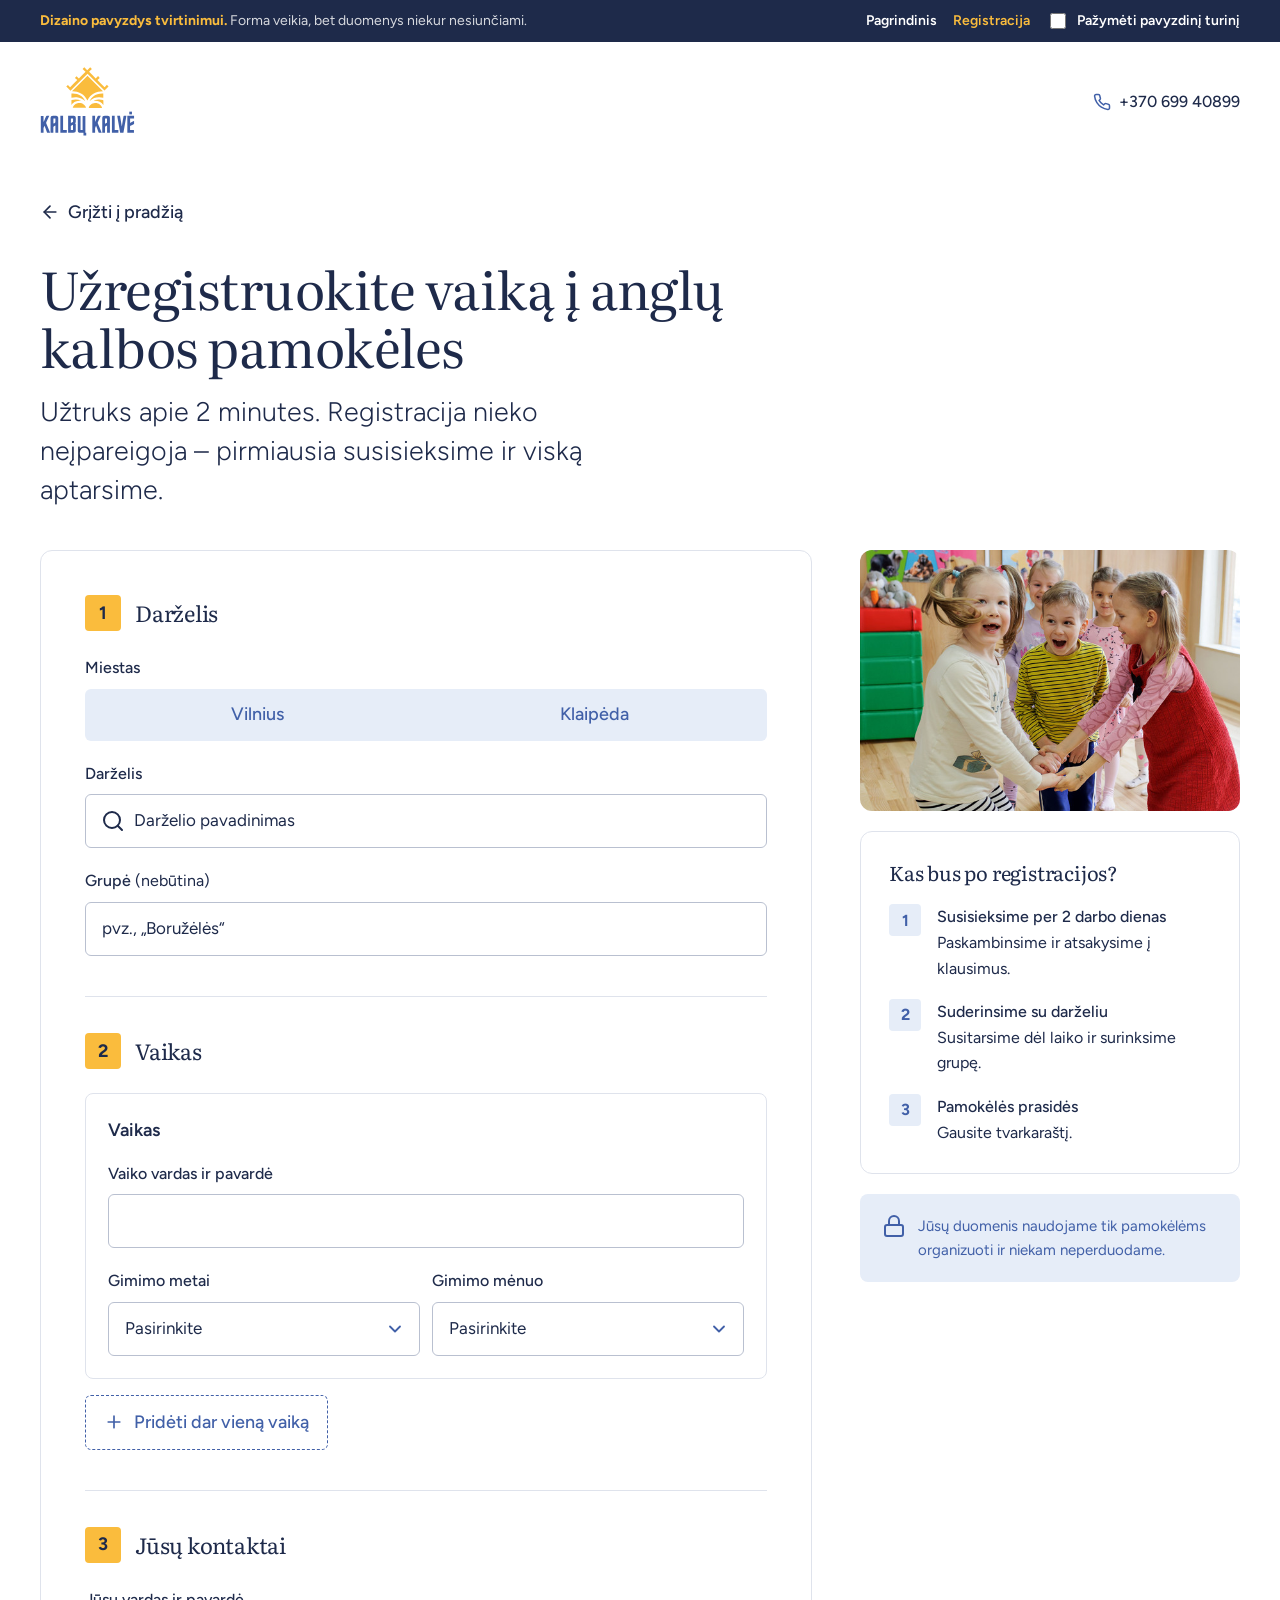
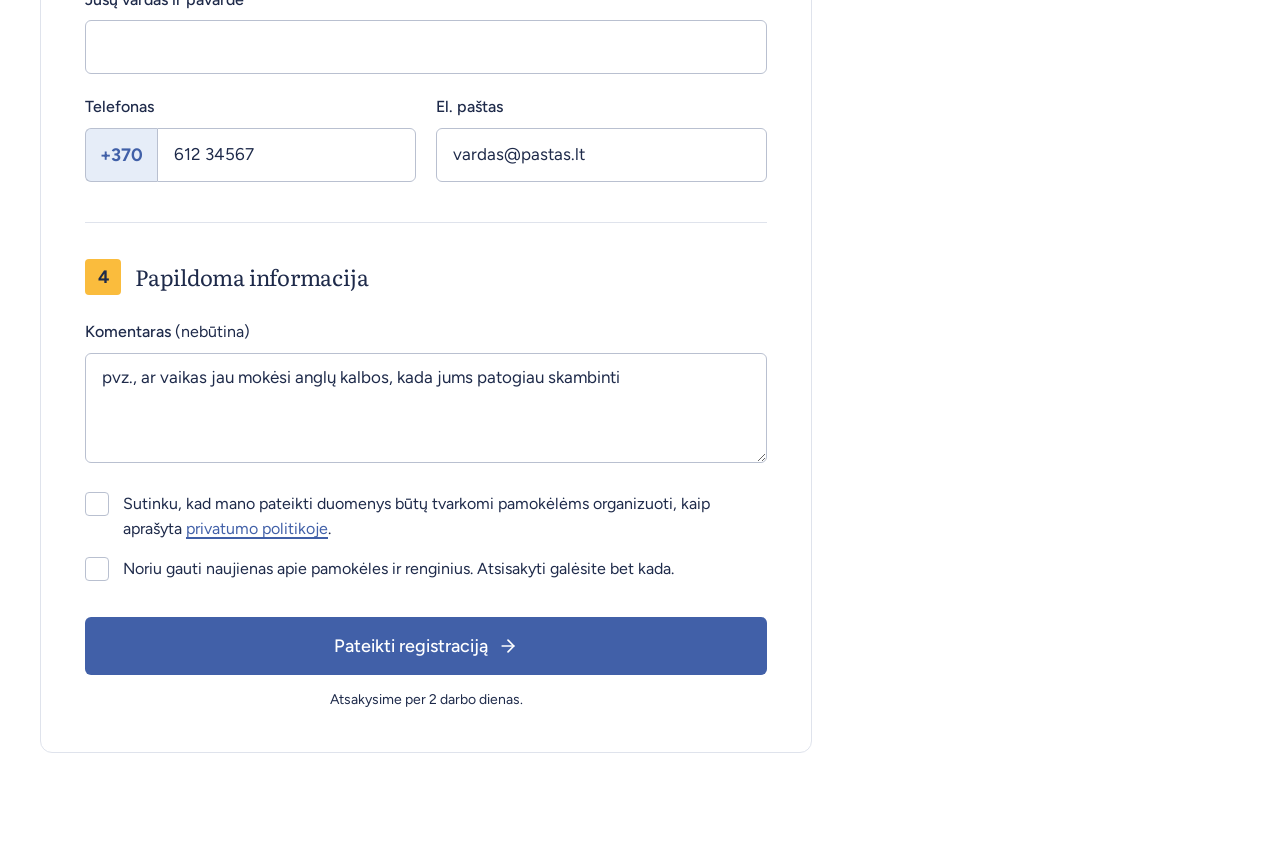
==== commit 937b1e9e: "Update site: remove style guide link and page, raise picture cards Co-Authored-By: Claude Opus 5.5 <" ====
--- a/registracija.html
+++ b/registracija.html
@@ -28,7 +28,6 @@
                 <nav aria-label="Peržiūros puslapiai">
                     <a href="index.html">Pagrindinis</a>
                     <a href="registracija.html" aria-current="page">Registracija</a>
-                    <a href="stilius.html">Stiliaus gidas</a>
                     <label><input type="checkbox" id="ph-toggle" /> Pažymėti pavyzdinį turinį</label>
                 </nav>
             </div>
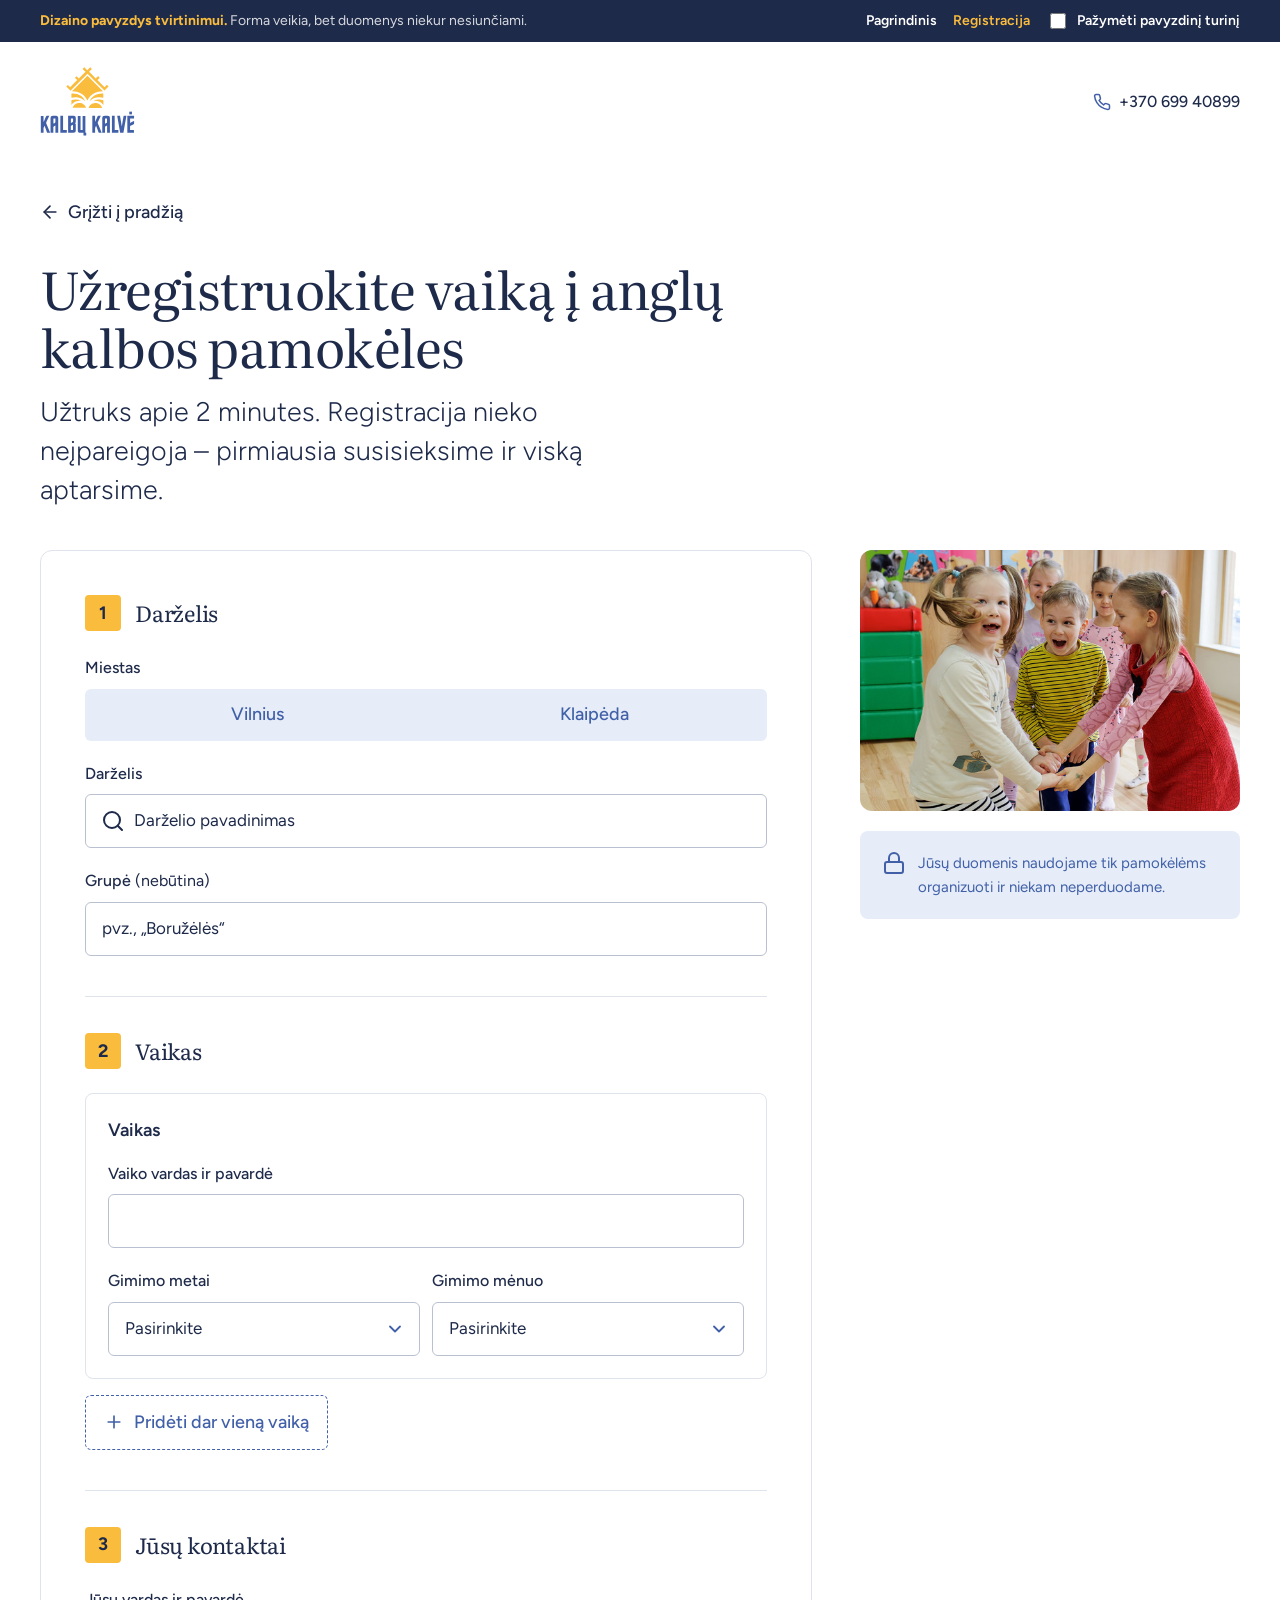
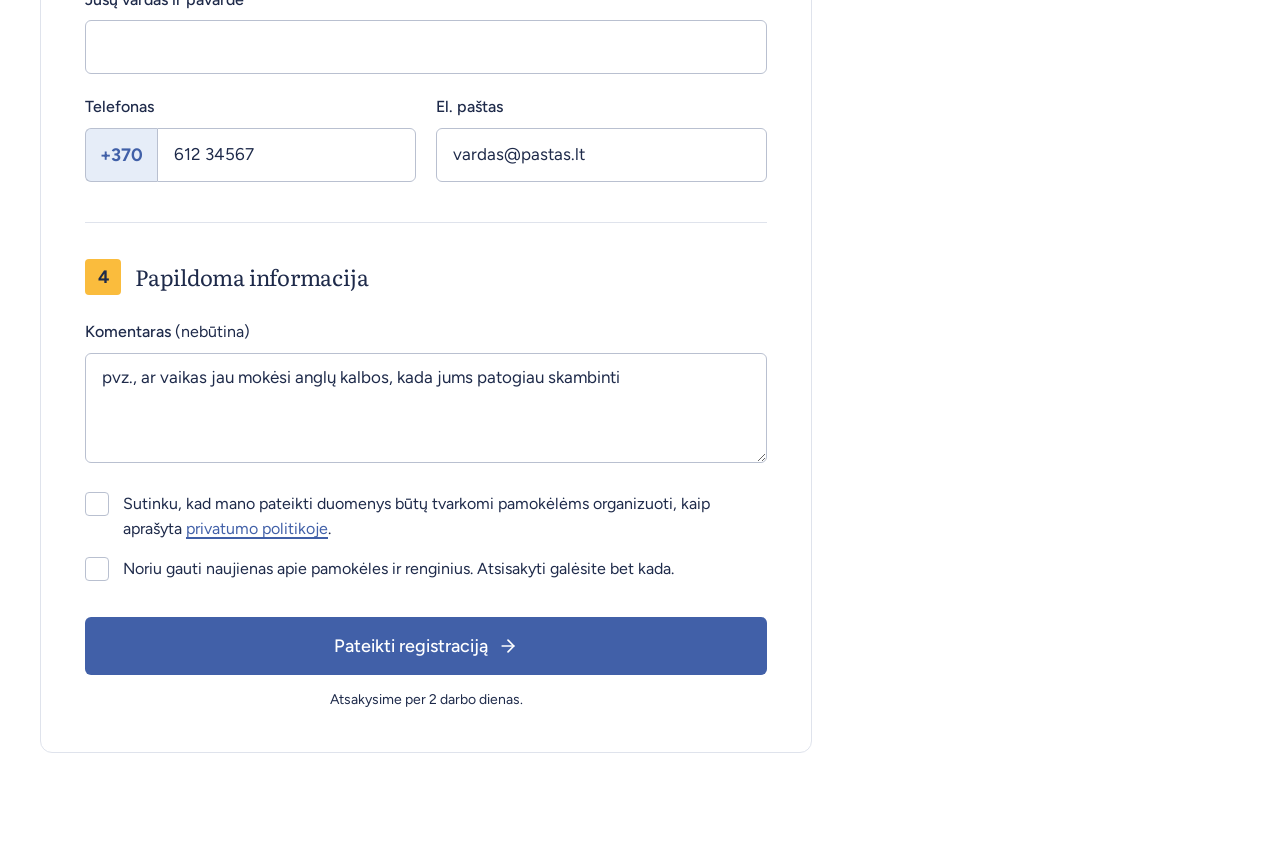
==== commit cf08af55: "Registration page: remove the 'Kas bus po registracijos?' box Co-Authored-By: Claude Opus 5.5 <norep" ====
--- a/registracija.html
+++ b/registracija.html
@@ -235,14 +235,6 @@
                     <div class="frame-round reg-photo">
                         <img src="img/pamokele-sokis.jpg" alt="Vaikai šoka ratelį anglų kalbos pamokėlėje" />
                     </div>
-                    <div class="next-steps card">
-                        <h2>Kas bus po registracijos?</h2>
-                        <ol>
-                            <li><strong>Susisieksime per <span class="ph">2 darbo dienas</span></strong>Paskambinsime ir atsakysime į klausimus.</li>
-                            <li><strong>Suderinsime su darželiu</strong>Susitarsime dėl laiko ir surinksime grupę.</li>
-                            <li><strong>Pamokėlės prasidės</strong>Gausite tvarkaraštį.</li>
-                        </ol>
-                    </div>
                     <p class="privacy-note">
                         <svg class="icon" aria-hidden="true"><use href="#i-lock" /></svg>
                         <span>Jūsų duomenis naudojame tik pamokėlėms organizuoti ir niekam neperduodame.</span>
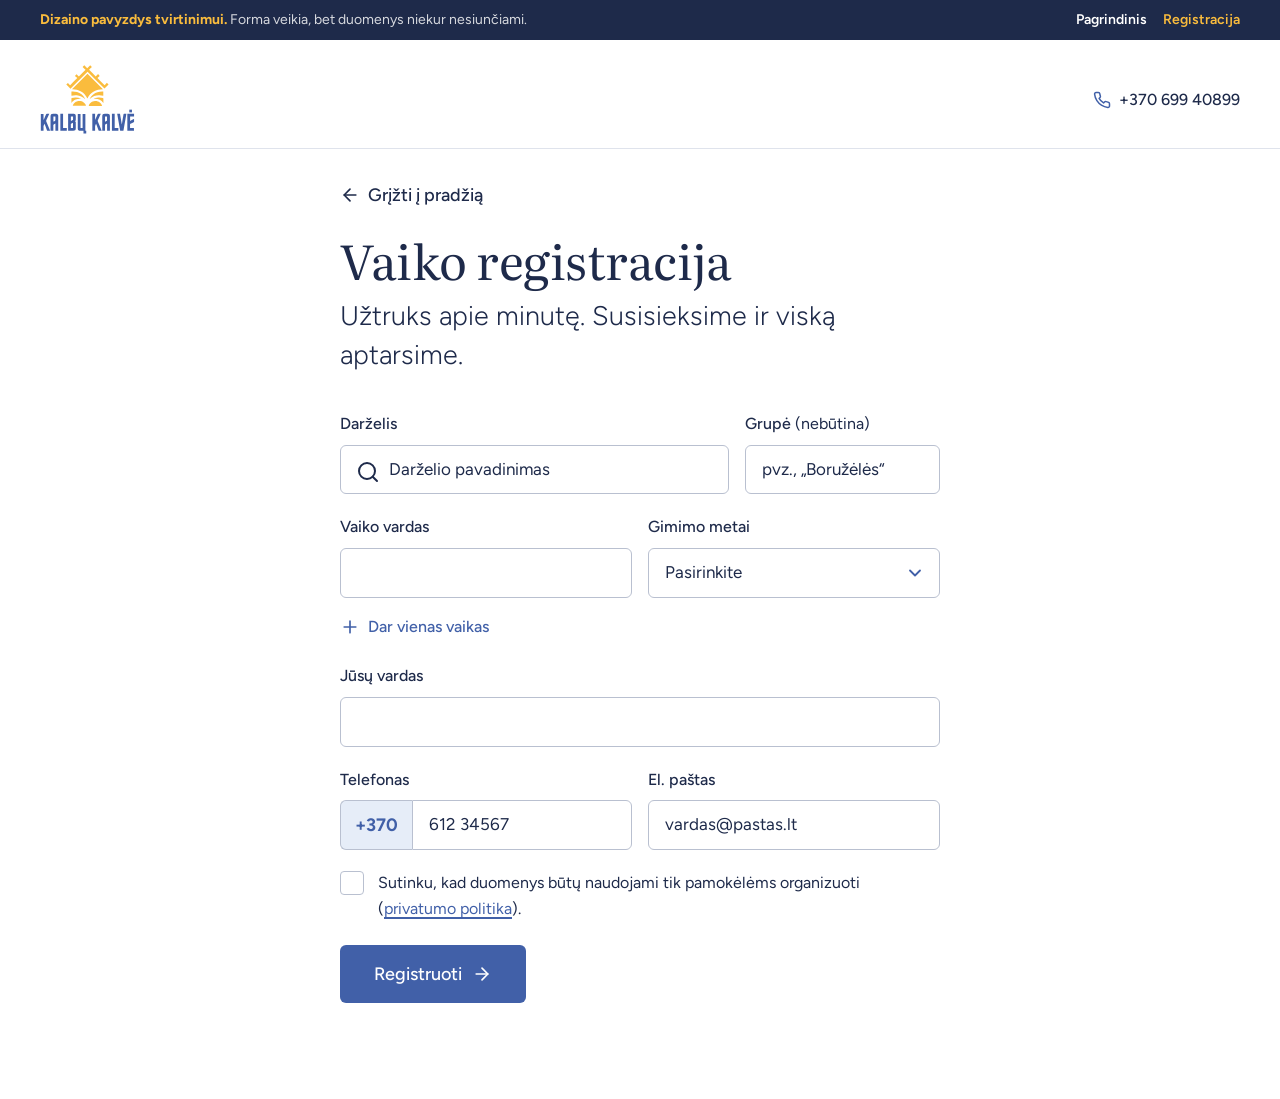
==== commit 898f52df: "Simpler registration, matching headers, content updates - Registration: one short centred form (kind" ====
--- a/registracija.html
+++ b/registracija.html
@@ -4,7 +4,7 @@
         <meta charset="UTF-8" />
         <meta name="viewport" content="width=device-width, initial-scale=1" />
         <title>Registracija – Kalbų kalvė</title>
-        <meta name="description" content="Užregistruokite vaiką į anglų kalbos pamokėles savo darželyje. Užtruks apie 2 minutes." />
+        <meta name="description" content="Užregistruokite vaiką į anglų kalbos pamokėles savo darželyje. Užtruks apie minutę." />
         <meta name="theme-color" content="#FFFFFF" />
         <script>
             document.documentElement.classList.add('js');
@@ -28,12 +28,11 @@
                 <nav aria-label="Peržiūros puslapiai">
                     <a href="index.html">Pagrindinis</a>
                     <a href="registracija.html" aria-current="page">Registracija</a>
-                    <label><input type="checkbox" id="ph-toggle" /> Pažymėti pavyzdinį turinį</label>
                 </nav>
             </div>
         </div>
 
-        <header class="reg-header">
+        <header class="site-header reg-header">
             <div class="container">
                 <div class="site-header__inner">
                     <a class="brand" href="index.html" aria-label="Kalbų kalvė – pradžia"><!--LOGO:start--><svg class="logo" viewBox="393 466 176 140" aria-hidden="true" focusable="false"><path class="lg-b" fill-rule="evenodd" d="M473.1,603v-4.7c-1.3,0-2.7,0-4,0-1,0-2,0-3,0-1.7-.1-3-1.2-3.3-2.9,0-.5-.2-.9-.2-1.4,0-8.7,0-17.4,0-26.1,0-.2,0-.4,0-.7h5.1v26.1h3.8v-26.2h5.1v30.9c.6,0,1,0,1.6.1v5h-5.3Z"/><path class="lg-b" fill-rule="evenodd" d="M566.2,598.2h-12.3v-31.2c4.1,0,8.3,0,12.4,0,0,1.6,0,3.1,0,4.9h-7.3v8.1c2.1-1,4-2,6-3,.4-.2.9-.3,1.3-.4v5.3c-2.2,1.1-4.4,2.2-6.6,3.4-.3.2-.8.5-.8.8,0,2.4,0,4.7,0,7.2h7.1c0,1.7.1,3.3.2,5Z"/><path class="lg-y" d="M509,521.7c-12.7.1-22.8,4.8-28.7,17-2.5-5.7-6.4-10-11.7-13-5.3-2.9-11-4.2-16.7-4,9.5-9.5,19.1-19.1,28.6-28.6,9.4,9.4,19,19,28.5,28.5Z"/><path class="lg-y" d="M483.5,485.9c4.1,4.1,8.1,8.1,12.2,12.2,1.3-1.3,2.8-2.9,4.3-4.4,1.1,1.2,2,2.3,3,3.4-1.4,1.3-2.9,2.7-4.2,4,4.5,4.5,8.9,8.9,13.3,13.3,1.3-1.4,2.7-2.9,4.2-4.5,1.1,1.2,2.1,2.3,3,3.2-2.4,2.4-4.9,4.9-7.5,7.4-10.3-10.3-20.8-20.7-31.2-31.1-10.6,10.6-21,21-31.5,31.4-2.7-2.7-5.2-5.2-7.7-7.8.9-.8,1.9-1.8,3.1-2.9,1.3,1.3,2.7,2.9,4,4.2,4.4-4.4,8.8-8.8,13.2-13.2-1.4-1.3-2.9-2.7-4.4-4,1.2-1.1,2.2-2.1,3.3-3.2,1.3,1.4,2.7,2.9,4,4.4,4.3-4.3,8.3-8.3,12.4-12.4-1.8-1.7-3.6-3.5-5.5-5.2,1.2-1.2,2.2-2.1,3.2-3.2,1.7,1.8,3.5,3.6,5.3,5.6,1.9-2.1,3.7-3.9,5.5-5.8,1.2,1.2,2.1,2.2,3.2,3.4-1.7,1.6-3.5,3.4-5.3,5.1Z"/><path class="lg-b" fill-rule="evenodd" d="M444.9,567c3.5,0,6.9,0,10.3,0,2.3,0,3.6,1.4,3.7,3.7.1,2.6.2,5.2,0,7.8,0,1.1-.8,2.1-1.3,3.1h1.3c0,.4,0,.8,0,1.1,0,3.6,0,7.3,0,10.9,0,3.3-1.3,4.6-4.6,4.6-3.1,0-6.3,0-9.5,0v-31.3ZM453.8,593.4v-10c-1.3.6-2.4,1.2-3.6,1.8-.2.1-.4.5-.4.7,0,2.5,0,4.9,0,7.4h4.1ZM449.9,571.9v8.2c1.3-.6,2.5-1.2,3.6-1.8.2,0,.4-.3.4-.5,0-2,0-3.9,0-5.9h-4Z"/><path class="lg-b" fill-rule="evenodd" d="M426.5,598.2h-5.1v-13.2c-1.3.7-2.5,1.3-3.6,1.9-.2.1-.2.7-.2,1,0,3,0,6,0,9v1.3h-5.2c0-.4,0-.8,0-1.2,0-8.4,0-16.8,0-25.3,0-3.4,1.4-4.8,4.8-4.8,1.8,0,3.5,0,5.3,0,2.6.1,4.1,1.6,4.1,4.2,0,8.8,0,17.6,0,26.4,0,.2,0,.4,0,.6ZM417.7,572v9.2c3.5-1,3.7-1.3,3.7-4.7v-4.5h-3.7Z"/><path class="lg-b" fill-rule="evenodd" d="M521.6,598.2h-5v-13.2c-1.3.7-2.4,1.2-3.4,1.8-.3.2-.4.7-.4,1.1,0,3,0,6,0,9,0,.4,0,.9,0,1.3h-5.1c0-.4,0-.8,0-1.2,0-8.4,0-16.8,0-25.3,0-3.5,1.3-4.8,4.9-4.8,1.6,0,3.3,0,4.9,0,2.8,0,4.3,1.5,4.3,4.3,0,8.8,0,17.6,0,26.3,0,.2,0,.4,0,.6ZM512.8,572v9.4c1.2-.6,2.2-1,3.2-1.6.2-.1.5-.5.5-.7,0-2.3,0-4.7,0-7.1h-3.7Z"/><path class="lg-b" fill-rule="evenodd" d="M506.6,598.3c-1.6,0-3,0-4.4,0-.8,0-1.1-.3-1.4-1-1.3-3.7-2.7-7.4-4.1-11.1-.1-.3-.2-.6-.4-1.1-.8,2.1-1.9,3.8-1.8,6,.1,2.3,0,4.7,0,7.1h-5.1v-31.2h5.1v11.2c.3-.5.5-.8.6-1,1.4-3.1,2.8-6.2,4.1-9.3.3-.7.7-1,1.5-1,1.4,0,2.8,0,4.3,0-.2.5-.3.8-.4,1.1-1.7,3.7-3.3,7.3-5,11-.3.7-.4,1.3,0,2.1,2.2,5.3,4.4,10.6,6.5,15.9.1.4.3.7.5,1.3Z"/><path class="lg-b" fill-rule="evenodd" d="M411.5,598.3c-1.7,0-3.2,0-4.7,0-.3,0-.8-.5-.9-.8-1.4-3.7-2.8-7.5-4.2-11.2-.1-.3-.2-.6-.4-.9-1.1,2.2-2.1,4.4-1.8,6.9.2,2,0,4,0,6h-5v-31.2h5v10.9c0,0,.2,0,.3,0,.6-1.4,1.3-2.8,1.9-4.2.9-2,1.8-3.9,2.6-5.9.3-.7.6-1,1.4-1,1.4,0,2.8,0,4.3,0-.1.4-.2.6-.3.9-1.7,3.7-3.4,7.5-5.1,11.2-.3.8-.3,1.4,0,2.1,2.2,5.3,4.3,10.5,6.5,15.8.1.4.3.7.5,1.3Z"/><path class="lg-b" fill-rule="evenodd" d="M546.7,598.2h-6c-1.8-10.4-3.7-20.7-5.5-31.2h5.2c1.1,6.4,2.2,12.9,3.2,19.3h.2c.3-1.8.6-3.6.9-5.4.7-4.4,1.4-8.7,2.2-13.1,0-.3.5-.8.8-.8,1.4,0,2.9,0,4.5,0-1.8,10.5-3.7,20.9-5.5,31.3Z"/><path class="lg-b" fill-rule="evenodd" d="M530.6,593.2h6.8v5h-11.9v-31.2h5.1v26.2Z"/><path class="lg-b" fill-rule="evenodd" d="M435.5,593.3h6.9v4.9h-11.9v-31.2h5v26.3Z"/><path class="lg-y" d="M507.3,552.4h-24.4c0-4.4,5.4-8.7,11.4-9.2,6.1-.5,12,3.7,13,9.2Z"/><path class="lg-y" d="M453.4,552.3c.7-5,5.9-9,11.9-9.1,6.1-.1,11.5,3.8,12.5,9.1h-24.4Z"/><path class="lg-y" d="M475.9,539.5c-3.7-3.4-7.9-5.6-12.9-6.4-4-.7-8-.4-12.1.6v-7.8c3.6-.3,7,0,10.4,1.1,6.2,1.9,11,5.5,14.2,11.2.2.4.3.8.5,1.2h0Z"/><path class="lg-y" d="M484.6,539.5c1.3-3.5,3.7-6.1,6.5-8.3,5.4-4.1,11.6-5.7,18.5-5.3v7.6c-2.7-.2-5.5-.7-8.2-.6-6.2,0-11.6,2-16.2,6.3-.2.2-.5.3-.7.4,0,0,0,0,0,0Z"/><path class="lg-y" d="M468.8,539.3c-3.5-.4-6.9-.2-10.1,1.2-3.2,1.3-5.8,3.4-7.8,6.4,0-2.8,0-5.5,0-8.3,0-.2.3-.6.5-.7,6-1.7,11.8-1.5,17.4,1.5Z"/><path class="lg-y" d="M509.7,547.1c-4.3-6.4-10.3-8.4-17.4-7.8,0-.2,0-.3,0-.5,1.8-.6,3.6-1.3,5.5-1.6,3.7-.7,7.3-.5,10.9.5.8.2,1.1.5,1.1,1.4,0,2.6,0,5.1,0,8Z"/><path class="lg-b" fill-rule="evenodd" d="M557.5,564.3v-5h4.9v5h-4.9Z"/><path class="lg-y" d="M491.9,539.4s0,0,0,0c0,0,0,0,0,0,0,0,0,0,0,0Z"/><path class="lg-y" d="M484.6,539.5c0,.1,0,.2,0,.3,0,0,0,0,0,0,0,0,.1-.2.2-.2,0,0,0,0,0,0Z"/><path class="lg-y" d="M476,539.5c0,0,0,.1.1.2,0,0,0,0,0,0,0,0,0-.1-.1-.2,0,0,0,0,0,0Z"/></svg><!--LOGO:end--></a>
@@ -47,199 +46,106 @@
         </header>
 
         <main>
-            <div class="container reg-intro">
+            <div class="container reg-simple">
                 <a class="back-link" href="index.html"><svg class="icon" aria-hidden="true"><use href="#i-arrow-left" /></svg>Grįžti į pradžią</a>
-                <h1 class="h1" style="margin-top: 32px">Užregistruokite vaiką į anglų kalbos pamokėles</h1>
-                <p class="lead">
-                    Užtruks apie 2 minutes. <span class="ph">Registracija nieko neįpareigoja</span> – pirmiausia susisieksime ir viską aptarsime.
-                </p>
-            </div>
+                <h1 class="h1">Vaiko registracija</h1>
+                <p class="lead">Užtruks apie minutę. Susisieksime ir viską aptarsime.</p>
 
-            <div class="container reg-layout">
-                <div class="form-card card" id="form-card">
+                <div id="form-card">
                     <form id="reg-form" novalidate>
                         <div class="form-alert" id="form-alert" role="alert">
                             <svg class="icon" aria-hidden="true"><use href="#i-alert" /></svg>
-                            <span>Patikrinkite pažymėtus laukus – kai kurie neužpildyti arba užpildyti netiksliai.</span>
+                            <span>Patikrinkite pažymėtus laukus.</span>
                         </div>
 
-                        <!-- 1. Kindergarten -->
-                        <fieldset class="form-step">
-                            <legend class="sr-only">Darželis</legend>
-                            <div class="form-step__head">
-                                <span class="form-step__num">1</span>
-                                <h2>Darželis</h2>
+                        <div class="form-row form-row--kg">
+                        <div class="field" data-field="darzelis">
+                            <label for="darzelis">Darželis</label>
+                            <div class="combo">
+                                <svg class="icon" aria-hidden="true"><use href="#i-search" /></svg>
+                                <input
+                                    class="input"
+                                    id="darzelis"
+                                    type="text"
+                                    role="combobox"
+                                    aria-autocomplete="list"
+                                    aria-expanded="false"
+                                    aria-controls="darzelis-list"
+                                    autocomplete="off"
+                                    placeholder="Darželio pavadinimas"
+                                />
+                                <ul class="combo__list" id="darzelis-list" role="listbox" hidden></ul>
                             </div>
+                            <input type="hidden" name="darzelis_id" id="darzelis-id" />
+                            <p class="error-msg"><svg class="icon" aria-hidden="true"><use href="#i-alert" /></svg>Pasirinkite darželį iš sąrašo arba nurodykite savo.</p>
+                        </div>
+                        <div class="field">
+                            <label for="grupe">Grupė <span class="optional">(nebūtina)</span></label>
+                            <input class="input" id="grupe" name="grupe" type="text" placeholder="pvz., „Boružėlės“" />
+                        </div>
+                        </div>
 
-                            <div class="form-grid">
-                                <div class="field" data-field="miestas">
-                                    <span class="label" id="miestas-label">Miestas</span>
-                                    <div class="segmented segmented--form" role="radiogroup" aria-labelledby="miestas-label">
-                                        <input type="radio" name="miestas" id="m-vilnius" value="vilnius" />
-                                        <label for="m-vilnius">Vilnius</label>
-                                        <input type="radio" name="miestas" id="m-klaipeda" value="klaipeda" />
-                                        <label for="m-klaipeda">Klaipėda</label>
-                                    </div>
-                                    <p class="error-msg"><svg class="icon" aria-hidden="true"><use href="#i-alert" /></svg>Pasirinkite miestą.</p>
+                        <div class="field" data-field="darzelis_kita" id="kita-field" hidden>
+                            <label for="darzelis-kita">Darželio pavadinimas ir miestas</label>
+                            <input class="input" id="darzelis-kita" name="darzelis_kita" type="text" placeholder="pvz., „Ąžuoliukas“, Vilnius" />
+                            <p class="error-msg"><svg class="icon" aria-hidden="true"><use href="#i-alert" /></svg>Įrašykite darželio pavadinimą.</p>
+                        </div>
+
+                        <div id="children"></div>
+                        <button class="add-child" type="button" id="add-child">
+                            <svg class="icon" aria-hidden="true"><use href="#i-plus" /></svg>Dar vienas vaikas
+                        </button>
+
+                        <div class="field" data-field="tevai">
+                            <label for="tevai">Jūsų vardas</label>
+                            <input class="input" id="tevai" name="tevai" type="text" autocomplete="name" />
+                            <p class="error-msg"><svg class="icon" aria-hidden="true"><use href="#i-alert" /></svg>Įrašykite savo vardą.</p>
+                        </div>
+
+                        <div class="form-row">
+                            <div class="field" data-field="telefonas">
+                                <label for="telefonas">Telefonas</label>
+                                <div class="input-group">
+                                    <span class="input-group__addon">+370</span>
+                                    <input class="input" id="telefonas" name="telefonas" type="tel" inputmode="tel" autocomplete="tel-national" placeholder="612 34567" />
                                 </div>
+                                <p class="error-msg"><svg class="icon" aria-hidden="true"><use href="#i-alert" /></svg>Įveskite 8 skaitmenų numerį.</p>
+                            </div>
+                            <div class="field" data-field="elpastas">
+                                <label for="elpastas">El. paštas</label>
+                                <input class="input" id="elpastas" name="elpastas" type="email" autocomplete="email" placeholder="vardas@pastas.lt" />
+                                <p class="error-msg"><svg class="icon" aria-hidden="true"><use href="#i-alert" /></svg>Įveskite el. pašto adresą.</p>
+                            </div>
+                        </div>
 
-                                <div class="field" data-field="darzelis">
-                                    <label for="darzelis">Darželis</label>
-                                    <div class="combo">
-                                        <svg class="icon" aria-hidden="true"><use href="#i-search" /></svg>
-                                        <input
-                                            class="input"
-                                            id="darzelis"
-                                            type="text"
-                                            role="combobox"
-                                            aria-autocomplete="list"
-                                            aria-expanded="false"
-                                            aria-controls="darzelis-list"
-                                            autocomplete="off"
-                                            placeholder="Darželio pavadinimas"
-                                        />
-                                        <ul class="combo__list" id="darzelis-list" role="listbox" hidden></ul>
-                                    </div>
-                                    <input type="hidden" name="darzelis_id" id="darzelis-id" />
-                                    <p class="error-msg"><svg class="icon" aria-hidden="true"><use href="#i-alert" /></svg>Pasirinkite darželį iš sąrašo arba nurodykite savo.</p>
-                                </div>
-
-                                <div class="field" data-field="darzelis_kita" id="kita-field" hidden>
-                                    <label for="darzelis-kita">Darželio pavadinimas ir adresas</label>
-                                    <input class="input" id="darzelis-kita" name="darzelis_kita" type="text" placeholder="pvz., Lopšelis-darželis „Ąžuoliukas“, Ąžuolų g. 5" />
-                                    <p class="hint hint--info">
-                                        <svg class="icon" aria-hidden="true"><use href="#i-info" /></svg>
-                                        <span>Jūsų darželio dar nėra sąraše – nieko tokio. Kai susidarys grupė, su darželiu susisieksime patys.</span>
-                                    </p>
-                                    <p class="error-msg"><svg class="icon" aria-hidden="true"><use href="#i-alert" /></svg>Įrašykite darželio pavadinimą.</p>
-                                </div>
-
-                                <div class="field">
-                                    <label for="grupe">Grupė <span class="optional">(nebūtina)</span></label>
-                                    <input class="input" id="grupe" name="grupe" type="text" placeholder="pvz., „Boružėlės“" />
-                                </div>
-                            </div>
-                        </fieldset>
-
-                        <!-- 2. Child -->
-                        <fieldset class="form-step">
-                            <legend class="sr-only">Vaikas</legend>
-                            <div class="form-step__head">
-                                <span class="form-step__num">2</span>
-                                <h2>Vaikas</h2>
-                            </div>
-                            <div id="children"></div>
-                            <button class="add-child" type="button" id="add-child">
-                                <svg class="icon" aria-hidden="true"><use href="#i-plus" /></svg>Pridėti dar vieną vaiką
-                            </button>
-                        </fieldset>
-
-                        <!-- 3. Parent -->
-                        <fieldset class="form-step">
-                            <legend class="sr-only">Tėvai</legend>
-                            <div class="form-step__head">
-                                <span class="form-step__num">3</span>
-                                <h2>Jūsų kontaktai</h2>
-                            </div>
-                            <div class="form-grid">
-                                <div class="field" data-field="tevai">
-                                    <label for="tevai">Jūsų vardas ir pavardė</label>
-                                    <input class="input" id="tevai" name="tevai" type="text" autocomplete="name" />
-                                    <p class="error-msg"><svg class="icon" aria-hidden="true"><use href="#i-alert" /></svg>Įrašykite savo vardą ir pavardę.</p>
-                                </div>
-                                <div class="form-grid form-grid--2">
-                                    <div class="field" data-field="telefonas">
-                                        <label for="telefonas">Telefonas</label>
-                                        <div class="input-group">
-                                            <span class="input-group__addon">+370</span>
-                                            <input class="input" id="telefonas" name="telefonas" type="tel" inputmode="tel" autocomplete="tel-national" placeholder="612 34567" />
-                                        </div>
-                                        <p class="error-msg"><svg class="icon" aria-hidden="true"><use href="#i-alert" /></svg>Įveskite 8 skaitmenų numerį, pvz., 612 34567.</p>
-                                    </div>
-                                    <div class="field" data-field="elpastas">
-                                        <label for="elpastas">El. paštas</label>
-                                        <input class="input" id="elpastas" name="elpastas" type="email" autocomplete="email" placeholder="vardas@pastas.lt" />
-                                        <p class="error-msg"><svg class="icon" aria-hidden="true"><use href="#i-alert" /></svg>Įveskite teisingą el. pašto adresą.</p>
-                                    </div>
-                                </div>
-                            </div>
-                        </fieldset>
-
-                        <!-- 4. Extra -->
-                        <fieldset class="form-step">
-                            <legend class="sr-only">Papildoma informacija</legend>
-                            <div class="form-step__head">
-                                <span class="form-step__num">4</span>
-                                <h2>Papildoma informacija</h2>
-                            </div>
-                            <div class="field">
-                                <label for="komentaras">Komentaras <span class="optional">(nebūtina)</span></label>
-                                <textarea class="textarea" id="komentaras" name="komentaras" placeholder="pvz., ar vaikas jau mokėsi anglų kalbos, kada jums patogiau skambinti"></textarea>
-                            </div>
-
-                            <div style="margin-top: 28px">
-                                <div class="consent" data-field="sutikimas">
-                                    <label class="checkbox">
-                                        <input type="checkbox" id="sutikimas" name="sutikimas" />
-                                        <span>Sutinku, kad mano pateikti duomenys būtų tvarkomi pamokėlėms organizuoti, kaip aprašyta <a href="#">privatumo politikoje</a>.</span>
-                                    </label>
-                                    <p class="error-msg" style="padding-left: 38px"><svg class="icon" aria-hidden="true"><use href="#i-alert" /></svg>Be šio sutikimo negalėsime su jumis susisiekti.</p>
-                                </div>
-                                <div class="consent">
-                                    <label class="checkbox">
-                                        <input type="checkbox" name="naujienos" />
-                                        <span>Noriu gauti naujienas apie pamokėles ir renginius. Atsisakyti galėsite bet kada.</span>
-                                    </label>
-                                </div>
-                            </div>
-                        </fieldset>
+                        <div class="consent" data-field="sutikimas">
+                            <label class="checkbox">
+                                <input type="checkbox" id="sutikimas" name="sutikimas" />
+                                <span>Sutinku, kad duomenys būtų naudojami tik pamokėlėms organizuoti (<a href="#">privatumo politika</a>).</span>
+                            </label>
+                            <p class="error-msg" style="padding-left: 38px"><svg class="icon" aria-hidden="true"><use href="#i-alert" /></svg>Be sutikimo negalėsime susisiekti.</p>
+                        </div>
 
                         <input class="hp" type="text" name="svetaine" tabindex="-1" autocomplete="off" aria-hidden="true" />
 
                         <div class="form-submit">
-                            <button class="btn btn--primary btn--lg btn--block" type="submit">
-                                Pateikti registraciją
+                            <button class="btn btn--primary btn--lg" type="submit">
+                                Registruoti
                                 <svg class="icon icon--arrow" aria-hidden="true"><use href="#i-arrow-right" /></svg>
                             </button>
-                            <p class="hint">Atsakysime per <span class="ph">2 darbo dienas</span>.</p>
                         </div>
                     </form>
 
                     <!-- Success state -->
                     <div class="success" id="success" hidden tabindex="-1">
-                        <div class="success__icon">
-                            <svg viewBox="0 0 64 60" aria-hidden="true">
-                                <path fill="#FABC3D" d="M32 2 62 30v24a6 6 0 0 1-6 6H8a6 6 0 0 1-6-6V30Z" />
-                                <path d="m21 39 7 7 15-15" fill="none" stroke="#1E2A4A" stroke-width="4.5" stroke-linecap="round" stroke-linejoin="round" />
-                            </svg>
-                        </div>
                         <h2 id="success-title">Ačiū! Registraciją gavome.</h2>
-                        <p class="lead" id="success-lead"></p>
                         <div class="summary"><dl id="success-summary"></dl></div>
-                        <div class="next-steps">
-                            <ol>
-                                <li><strong>Susisieksime su jumis</strong>Patikslinsime informaciją ir atsakysime į klausimus.</li>
-                                <li><strong>Suderinsime su darželiu</strong>Susitarsime dėl laiko ir surinksime grupę.</li>
-                                <li><strong>Gausite tvarkaraštį</strong>Pranešime, kada vyks pirmoji pamokėlė.</li>
-                            </ol>
-                        </div>
                         <div class="btn-row">
                             <a class="btn btn--primary" href="index.html">Grįžti į pradžią</a>
                             <a class="btn btn--ghost" href="registracija.html">Registruoti kitą vaiką</a>
                         </div>
-                        <p class="hint" style="margin-top: 24px">Peržiūros versija: duomenys niekur neišsiųsti.</p>
                     </div>
                 </div>
-
-                <aside class="reg-aside">
-                    <div class="frame-round reg-photo">
-                        <img src="img/pamokele-sokis.jpg" alt="Vaikai šoka ratelį anglų kalbos pamokėlėje" />
-                    </div>
-                    <p class="privacy-note">
-                        <svg class="icon" aria-hidden="true"><use href="#i-lock" /></svg>
-                        <span>Jūsų duomenis naudojame tik pamokėlėms organizuoti ir niekam neperduodame.</span>
-                    </p>
-                </aside>
             </div>
         </main>
 
@@ -249,26 +155,19 @@
                     <span class="child__title">Vaikas</span>
                     <button class="child__remove" type="button"><svg class="icon" aria-hidden="true"><use href="#i-trash" /></svg>Pašalinti</button>
                 </div>
-                <div class="form-grid">
+                <div class="form-row">
                     <div class="field" data-field="vaikas">
-                        <label>Vaiko vardas ir pavardė</label>
+                        <label>Vaiko vardas</label>
                         <input class="input" type="text" data-name="vaikas" autocomplete="off" />
-                        <p class="error-msg"><svg class="icon" aria-hidden="true"><use href="#i-alert" /></svg>Įrašykite vaiko vardą ir pavardę.</p>
+                        <p class="error-msg"><svg class="icon" aria-hidden="true"><use href="#i-alert" /></svg>Įrašykite vaiko vardą.</p>
                     </div>
-                    <div class="form-grid form-grid--2">
-                        <div class="field" data-field="metai">
-                            <label>Gimimo metai</label>
-                            <select class="select" data-name="metai"><option value="">Pasirinkite</option></select>
-                            <p class="error-msg"><svg class="icon" aria-hidden="true"><use href="#i-alert" /></svg>Pasirinkite metus.</p>
-                        </div>
-                        <div class="field" data-field="menuo">
-                            <label>Gimimo mėnuo</label>
-                            <select class="select" data-name="menuo"><option value="">Pasirinkite</option></select>
-                            <p class="error-msg"><svg class="icon" aria-hidden="true"><use href="#i-alert" /></svg>Pasirinkite mėnesį.</p>
-                        </div>
+                    <div class="field" data-field="metai">
+                        <label>Gimimo metai</label>
+                        <select class="select" data-name="metai"><option value="">Pasirinkite</option></select>
+                        <p class="error-msg"><svg class="icon" aria-hidden="true"><use href="#i-alert" /></svg>Pasirinkite metus.</p>
                     </div>
-                    <p class="hint child__age" aria-live="polite" hidden></p>
                 </div>
+                <p class="hint hint--info child__age" aria-live="polite" hidden></p>
             </div>
         </template>
 
--- a/css/styles.css
+++ b/css/styles.css
@@ -1,2521 +1,2404 @@
-/* =====================================================================
-   Kalbų kalvė: design showcase
-   Tokens → base → layout → components → sections → pages
-   ===================================================================== */
-
-/* ---------- Tokens ---------- */
-:root {
-    /* Brand (fixed, from the logo) */
-    --blue: #4160a8;
-    --yellow: #fabc3d;
-
-    /* One light tint per brand colour, nothing else. One text colour: no grey text. */
-    --blue-50: #e6edf8;
-    --blue-100: #c9d6ef; /* illustration fills only: blue-50 is the panel itself */
-    --yellow-100: #fdf0d2;
-    --navy: #1e2a4a;
-    --muted: var(--navy);
-    --cream: #ffffff;
-    --paper: #ffffff;
-    --line: #dfe3ec;
-    --line-strong: #b9c0d0;
-    --danger: #b3261e;
-    --danger-50: #fdecea;
-    --success: #2f7d4f;
-
-    /* Type */
-    /* Light weights (after Oslo kommune's design system). Headings and the price
-       in Literata, a reading serif; everything read in running text or clicked
-       stays in Figtree. */
-    --font-heading: 'Literata', Georgia, serif;
-    --font-display: 'Figtree', system-ui, sans-serif;
-    --font-body: 'Figtree', system-ui, sans-serif;
-
-    /* Shape */
-    /* Small, consistent rounding: controls 6px, rows 8px, photos and boxes 12px.
-       Flat colour instead of shadows. */
-    --r-xs: 4px;
-    --r-sm: 6px;
-    --r-md: 8px;
-    --r-lg: 12px;
-    --r-xl: 16px;
-    --r-btn: 6px;
-
-    --shadow-sm: none;
-    --shadow-md: none;
-    --shadow-blue: none;
-
-    --container: 1200px;
-    --gutter: 20px;
-    --section-y: 72px;
-    --header-h: 72px;
-}
-
-@media (min-width: 900px) {
-    :root {
-        --gutter: 32px;
-        --section-y: 112px;
-        --header-h: 96px;
-    }
-}
-
-/* Big screens: the 1440px layout scaled up a little instead of stretched,
-   so every section keeps the same edges. Kept at or below 1.15 because the
-   photos are only ~600px wide. */
-@media (min-width: 1700px) {
-    html {
-        zoom: 1.08;
-    }
-}
-
-@media (min-width: 1840px) {
-    html {
-        zoom: 1.15;
-    }
-}
-
-/* ---------- Base ---------- */
-*,
-*::before,
-*::after {
-    box-sizing: border-box;
-}
-
-html {
-    scroll-behavior: smooth;
-    scroll-padding-top: 24px;
-    -webkit-text-size-adjust: 100%;
-}
-
-body {
-    margin: 0;
-    background: var(--paper);
-    color: var(--navy);
-    font-family: var(--font-body);
-    font-size: 17px;
-    line-height: 1.6;
-    -webkit-font-smoothing: antialiased;
-    text-rendering: optimizeLegibility;
-}
-
-@media (min-width: 900px) {
-    body {
-        font-size: 18px;
-    }
-}
-
-img,
-svg {
-    display: block;
-    max-width: 100%;
-}
-
-a {
-    color: var(--blue);
-    text-decoration-thickness: 2px;
-    text-underline-offset: 3px;
-}
-
-a:hover {
-    color: var(--navy);
-}
-
-h1,
-h2,
-h3,
-h4 {
-    margin: 0;
-    font-family: var(--font-heading);
-    font-weight: 400;
-    line-height: 1.2;
-    letter-spacing: -0.01em;
-    color: var(--navy);
-}
-
-h3,
-h4 {
-    font-weight: 500;
-}
-
-p {
-    margin: 0;
-}
-
-ul,
-ol {
-    margin: 0;
-    padding: 0;
-    list-style: none;
-}
-
-figure,
-blockquote {
-    margin: 0;
-}
-
-button,
-input,
-select,
-textarea {
-    font: inherit;
-    color: inherit;
-}
-
-fieldset {
-    min-width: 0;
-    margin: 0;
-    padding: 0;
-    border: 0;
-}
-
-:focus-visible {
-    outline: 3px solid var(--blue);
-    outline-offset: 3px;
-}
-
-::selection {
-    background: var(--yellow);
-    color: var(--navy);
-}
-
-[hidden] {
-    display: none !important;
-}
-
-.sr-only {
-    position: absolute;
-    width: 1px;
-    height: 1px;
-    padding: 0;
-    margin: -1px;
-    overflow: hidden;
-    clip: rect(0, 0, 0, 0);
-    white-space: nowrap;
-    border: 0;
-}
-
-.icon {
-    width: 24px;
-    height: 24px;
-    flex: none;
-    fill: none;
-    stroke: currentColor;
-    stroke-width: 2;
-    stroke-linecap: round;
-    stroke-linejoin: round;
-}
-
-.icon--sm {
-    width: 18px;
-    height: 18px;
-}
-
-.icon--lg {
-    width: 28px;
-    height: 28px;
-}
-
-/* ---------- Layout ---------- */
-.container {
-    width: 100%;
-    max-width: calc(var(--container) + var(--gutter) * 2);
-    margin-inline: auto;
-    padding-inline: var(--gutter);
-}
-
-.section {
-    padding-block: var(--section-y);
-}
-
-.section--tight {
-    padding-block: calc(var(--section-y) * 0.6);
-}
-
-.section--tint {
-    background: transparent;
-}
-
-.section--paper {
-    background: transparent;
-}
-
-.band--blue {
-    background: var(--blue-50);
-}
-
-.band--beige {
-    background: var(--yellow-100);
-}
-
-.band--yellow {
-    background: var(--yellow);
-}
-
-/* Inset rounded colour panel instead of hard full-bleed bands */
-.panel-blue {
-    position: relative;
-    margin-inline: 10px;
-    border-radius: var(--r-xl);
-    background: var(--blue);
-    color: #fff;
-    overflow: hidden;
-    isolation: isolate;
-}
-
-@media (min-width: 900px) {
-    .panel-blue {
-        margin-inline: 24px;
-    }
-}
-
-.panel-blue h2,
-.panel-blue h3 {
-    color: #fff;
-}
-
-/* ---------- Type helpers ---------- */
-.eyebrow {
-    display: inline-flex;
-    align-items: center;
-    gap: 12px;
-    margin-bottom: 16px;
-    font-family: var(--font-display);
-    font-size: 14px;
-    font-weight: 600;
-    letter-spacing: 0.08em;
-    text-transform: uppercase;
-    color: var(--blue);
-}
-
-/* short yellow bar before each section label */
-.eyebrow::before {
-    content: '';
-    width: 28px;
-    height: 4px;
-    flex: none;
-    border-radius: 2px;
-    background: var(--yellow);
-}
-
-.panel-blue .eyebrow {
-    color: var(--yellow-100);
-}
-
-.h1 {
-    font-size: clamp(40px, 5.4vw, 64px);
-    font-weight: 400;
-    line-height: 1.12;
-}
-
-.h2 {
-    font-size: clamp(30px, 3.6vw, 44px);
-}
-
-.h3 {
-    font-size: clamp(20px, 2vw, 24px);
-    line-height: 1.25;
-}
-
-/* The lead states the main fact in large light type */
-.lead {
-    font-size: clamp(20px, 2.1vw, 28px);
-    font-weight: 300;
-    line-height: 1.45;
-}
-
-.panel-blue .lead {
-    color: rgb(255 255 255 / 0.86);
-}
-
-.muted {
-    color: var(--muted);
-}
-
-/* Yellow hand-drawn wave under key words (Assets/SVG/Asset 1.svg) */
-.wave {
-    position: relative;
-    white-space: nowrap;
-    color: var(--blue);
-    padding-bottom: 0.08em;
-    background: url("data:image/svg+xml,%3Csvg xmlns='http://www.w3.org/2000/svg' viewBox='-3 -3 275 32' preserveAspectRatio='none'%3E%3Cpath d='M.28,17.09c3.15-2.13,6.34-3.85,9.83-6.15,21.62-14.25,31.62,9.39,80,6C132.25,13.98,133.36-2.36,165.11.94c37.92,3.94,45.75,28.25,76,24,9.82-1.38,19.37-5.4,27.6-11.24' fill='none' stroke='%23FABC3D' stroke-width='5' stroke-linecap='round'/%3E%3C/svg%3E")
-        bottom left / 100% 0.3em no-repeat;
-}
-
-@media (max-width: 520px) {
-    .wave {
-        white-space: normal;
-    }
-}
-
-.section-head {
-    max-width: 720px;
-    margin-bottom: 48px;
-}
-
-.section-head--center {
-    margin-inline: auto;
-    text-align: center;
-}
-
-.section-head .h2 {
-    text-wrap: balance;
-}
-
-.section-head .lead {
-    margin-top: 16px;
-}
-
-@media (min-width: 900px) {
-    .section-head {
-        margin-bottom: 64px;
-    }
-}
-
-/* ---------- Buttons ---------- */
-.btn {
-    --btn-bg: var(--blue);
-    --btn-fg: #fff;
-    display: inline-flex;
-    align-items: center;
-    justify-content: center;
-    gap: 10px;
-    min-height: 52px;
-    padding: 12px 26px;
-    border: 2px solid transparent;
-    border-radius: var(--r-btn);
-    background: var(--btn-bg);
-    color: var(--btn-fg);
-    font-family: var(--font-display);
-    font-size: 17px;
-    font-weight: 500;
-    line-height: 1.2;
-    text-decoration: none;
-    cursor: pointer;
-    transition:
-        transform 0.18s ease,
-        box-shadow 0.18s ease,
-        background-color 0.18s ease,
-        border-color 0.18s ease;
-}
-
-.btn:hover {
-    color: var(--btn-fg);
-}
-
-.btn .icon {
-    width: 20px;
-    height: 20px;
-    transition: transform 0.18s ease;
-}
-
-.btn:hover .icon--arrow {
-    transform: translateX(3px);
-}
-
-.btn--primary:hover {
-    --btn-bg: var(--navy);
-    box-shadow: var(--shadow-blue);
-}
-
-.btn--secondary {
-    --btn-bg: var(--yellow);
-    --btn-fg: var(--navy);
-}
-
-.btn--secondary:hover {
-    box-shadow: 0 8px 22px rgb(250 188 61 / 0.4);
-}
-
-.btn--ghost {
-    --btn-bg: transparent;
-    --btn-fg: var(--navy);
-    border-color: var(--navy);
-}
-
-.btn--ghost:hover {
-    --btn-bg: var(--navy);
-    --btn-fg: #fff;
-}
-
-.btn--ghost-light {
-    --btn-bg: transparent;
-    --btn-fg: #fff;
-    border-color: rgb(255 255 255 / 0.45);
-}
-
-.btn--ghost-light:hover {
-    --btn-fg: #fff;
-    border-color: #fff;
-    background: rgb(255 255 255 / 0.08);
-}
-
-.btn--sm {
-    min-height: 44px;
-    padding: 8px 20px;
-    font-size: 16px;
-}
-
-.btn--lg {
-    min-height: 58px;
-    padding: 14px 32px;
-    font-size: 18px;
-}
-
-.btn--block {
-    width: 100%;
-}
-
-.btn-row {
-    display: flex;
-    flex-wrap: wrap;
-    gap: 12px;
-}
-
-.text-link {
-    display: inline-flex;
-    align-items: center;
-    gap: 6px;
-    font-family: var(--font-display);
-    font-weight: 500;
-    text-decoration: none;
-}
-
-.text-link .icon {
-    width: 18px;
-    height: 18px;
-    transition: transform 0.18s ease;
-}
-
-.text-link:hover .icon {
-    transform: translateX(3px);
-}
-
-/* ---------- Chips / badges ---------- */
-.chip {
-    display: inline-flex;
-    align-items: center;
-    gap: 6px;
-    padding: 6px 14px;
-    border-radius: var(--r-btn);
-    background: var(--paper);
-    border: 1px solid var(--line);
-    font-size: 15px;
-    font-weight: 600;
-    line-height: 1.3;
-    color: var(--navy);
-}
-
-.chip em {
-    font-style: normal;
-    font-weight: 400;
-    color: var(--muted);
-}
-
-.chip-list {
-    display: flex;
-    flex-wrap: wrap;
-    gap: 8px;
-}
-
-.status {
-    display: inline-flex;
-    align-items: center;
-    gap: 8px;
-    padding: 5px 12px 5px 10px;
-    border-radius: var(--r-btn);
-    font-size: 14px;
-    font-weight: 700;
-    line-height: 1.3;
-    white-space: nowrap;
-}
-
-.status::before {
-    content: '';
-    width: 8px;
-    height: 8px;
-    border-radius: var(--r-xs);
-    background: currentColor;
-}
-
-.status--running {
-    background: var(--blue-50);
-    color: var(--blue);
-}
-
-.status--forming {
-    background: var(--yellow-100);
-    color: var(--navy);
-}
-
-.status--forming::before {
-    background: var(--yellow);
-}
-
-.status--planned {
-    background: transparent;
-    border: 1px solid var(--line-strong);
-    color: var(--muted);
-}
-
-.badge {
-    display: inline-flex;
-    align-items: center;
-    gap: 8px;
-    padding: 8px 14px;
-    border-radius: var(--r-btn);
-    background: var(--navy);
-    color: #fff;
-    font-family: var(--font-display);
-    font-size: 15px;
-    font-weight: 500;
-}
-
-.badge .icon {
-    width: 18px;
-    height: 18px;
-    color: var(--yellow);
-}
-
-/* ---------- Cards ---------- */
-.card {
-    background: var(--paper);
-    border: 1px solid var(--line);
-    border-radius: var(--r-lg);
-    box-shadow: var(--shadow-sm);
-}
-
-.icon-bubble {
-    display: grid;
-    place-items: center;
-    width: 52px;
-    height: 52px;
-    flex: none;
-    border-radius: var(--r-md);
-    background: var(--blue-50);
-    color: var(--blue);
-}
-
-.icon-bubble--yellow {
-    background: var(--yellow);
-    color: var(--navy);
-}
-
-/* ---------- Photo frames (shapes from the logo) ---------- */
-.frame-arch {
-    position: relative;
-    border-radius: var(--r-lg);
-    overflow: hidden;
-    background: var(--blue-50);
-}
-
-.frame-arch img,
-.frame-round img {
-    width: 100%;
-    height: 100%;
-    object-fit: cover;
-}
-
-.frame-round {
-    border-radius: var(--r-lg);
-    overflow: hidden;
-}
-
-/* =====================================================================
-   Showcase review bar (only for the approval version)
-   ===================================================================== */
-.review-bar {
-    position: relative;
-    z-index: 60;
-    background: var(--navy);
-    color: rgb(255 255 255 / 0.82);
-    font-size: 14px;
-    line-height: 1.4;
-}
-
-.review-bar__inner {
-    display: flex;
-    flex-wrap: wrap;
-    align-items: center;
-    justify-content: space-between;
-    gap: 8px 24px;
-    padding-block: 10px;
-}
-
-.review-bar strong {
-    color: var(--yellow);
-    font-weight: 700;
-}
-
-.review-bar nav {
-    display: flex;
-    flex-wrap: wrap;
-    align-items: center;
-    gap: 4px 16px;
-}
-
-.review-bar a {
-    color: #fff;
-    text-decoration: none;
-    font-weight: 600;
-}
-
-.review-bar a[aria-current='page'] {
-    color: var(--yellow);
-}
-
-.review-bar a:hover {
-    text-decoration: underline;
-    color: #fff;
-}
-
-.review-bar label {
-    display: inline-flex;
-    align-items: center;
-    gap: 8px;
-    cursor: pointer;
-    font-weight: 600;
-    color: #fff;
-}
-
-.review-bar input {
-    width: 16px;
-    height: 16px;
-    accent-color: var(--yellow);
-}
-
-/* Placeholder content marker: highlighted only when the reviewer turns it on */
-.show-ph .ph {
-    background: rgb(250 188 61 / 0.38);
-    box-shadow: 0 0 0 2px rgb(250 188 61 / 0.38);
-    border-radius: 4px;
-}
-
-/* =====================================================================
-   Header
-   ===================================================================== */
-/* Open header on the page background: logo left, nav and phone on the right.
-   Not sticky: the header scrolls away with the page. */
-.site-header {
-    position: relative;
-    z-index: 50;
-    border-bottom: 1px solid var(--line);
-}
-
-.site-header__inner {
-    display: flex;
-    align-items: center;
-    gap: 16px;
-    height: var(--header-h);
-}
-
-.header-contact {
-    display: none;
-}
-
-.brand {
-    display: block;
-    flex: none;
-    border-radius: var(--r-sm);
-    /* The lettering makes the logo bottom-heavy; lift it so it looks centred */
-    transform: translateY(-3px);
-}
-
-.brand .logo {
-    height: 52px;
-    width: auto;
-}
-
-.main-nav {
-    display: none;
-}
-
-.main-nav ul {
-    display: flex;
-    gap: 2px;
-}
-
-.main-nav a {
-    position: relative;
-    display: block;
-    padding: 9px 16px;
-    font-family: var(--font-display);
-    font-size: 16px;
-    font-weight: 500;
-    color: var(--navy);
-    text-decoration: none;
-    border-radius: var(--r-xs);
-}
-
-.main-nav a:hover {
-    text-decoration: underline;
-    text-decoration-thickness: 2px;
-    text-underline-offset: 6px;
-}
-
-.header-actions {
-    display: flex;
-    align-items: center;
-    gap: 12px;
-    margin-left: auto;
-}
-
-.header-phone {
-    display: none;
-    align-items: center;
-    gap: 8px;
-    font-family: var(--font-display);
-    font-weight: 500;
-    font-size: 16px;
-    color: var(--navy);
-    text-decoration: none;
-    white-space: nowrap;
-}
-
-.header-phone:hover {
-    color: var(--blue);
-}
-
-.header-phone .icon {
-    width: 18px;
-    height: 18px;
-    color: var(--blue);
-}
-
-.nav-toggle {
-    display: grid;
-    place-items: center;
-    width: 48px;
-    height: 48px;
-    border: 1px solid var(--line-strong);
-    border-radius: var(--r-xs);
-    background: var(--paper);
-    color: var(--navy);
-    cursor: pointer;
-}
-
-.nav-toggle .icon-close {
-    display: none;
-}
-
-.nav-open .nav-toggle .icon-open {
-    display: none;
-}
-
-.nav-open .nav-toggle .icon-close {
-    display: block;
-}
-
-.mobile-menu {
-    display: none;
-    position: absolute;
-    top: 100%;
-    left: 0;
-    right: 0;
-    height: 100vh;
-    z-index: 49;
-    padding: 24px var(--gutter) 40px;
-    background: var(--cream);
-    overflow-y: auto;
-}
-
-.nav-open .mobile-menu {
-    display: block;
-}
-
-.mobile-menu ul {
-    display: grid;
-    gap: 4px;
-    margin-bottom: 32px;
-}
-
-.mobile-menu a:not(.btn) {
-    display: block;
-    padding: 14px 4px;
-    border-bottom: 1px solid var(--line);
-    font-family: var(--font-display);
-    font-size: 22px;
-    font-weight: 500;
-    color: var(--navy);
-    text-decoration: none;
-}
-
-.mobile-menu .btn {
-    width: 100%;
-    margin-bottom: 12px;
-}
-
-@media (min-width: 900px) {
-    .site-header {
-        padding-top: 12px;
-    }
-
-    .brand .logo {
-        height: 76px;
-    }
-}
-
-
-@media (min-width: 1100px) {
-    .brand {
-        margin-right: 8px;
-    }
-
-    /* Nav and phone form one group on the right */
-    .main-nav {
-        display: block;
-        margin-left: auto;
-    }
-
-    .header-contact {
-        display: flex;
-        align-items: center;
-        gap: 8px;
-    }
-
-    /* Phone reads as the last nav item, set apart by a hairline */
-    .header-contact .header-phone {
-        display: inline-flex;
-        margin-left: 8px;
-        padding: 9px 0 9px 24px;
-        border-left: 1px solid var(--line);
-    }
-
-    .header-actions {
-        display: none;
-    }
-
-    .nav-toggle,
-    .mobile-menu,
-    .nav-open .mobile-menu {
-        display: none;
-    }
-}
-
-/* =====================================================================
-   Hero
-   ===================================================================== */
-/* Heading and lead on the left; the photo on the right runs exactly from the
-   top of the heading to the bottom of the button, so it reads as part of the
-   same block. The source photos are 612px wide, so it never grows past that. */
-.hero {
-    --h1-size: clamp(40px, 5.4vw, 64px);
-    padding-block: 40px 48px;
-}
-
-.hero .h1 {
-    font-size: var(--h1-size);
-}
-
-.hero__grid {
-    display: grid;
-    gap: 40px;
-    align-items: center;
-}
-
-.hero__text .lead {
-    max-width: 640px;
-    text-wrap: pretty;
-    margin-top: 20px;
-}
-
-.hero__text .btn {
-    margin-top: 32px;
-}
-
-.hero__photo {
-    width: 100%;
-    /* the photos are 3:2: on phones show them whole, nobody cut at the edge */
-    aspect-ratio: 3 / 2;
-    object-fit: cover;
-    object-position: 62% 40%;
-    border-radius: var(--r-lg);
-    background: var(--blue-50);
-}
-
-/* Phones and tablets (one column): the registration actions in the hero and
-   on the price card are outlined buttons that fit their text (the same look as
-   "Pasiūlyti darželį"): a solid button across the screen read as a banner. */
-@media (max-width: 899px) {
-    .hero__text .btn,
-    .price-card .btn {
-        --btn-bg: transparent;
-        --btn-fg: var(--navy);
-        width: auto;
-        min-height: 52px;
-        padding: 12px 26px;
-        border-color: var(--navy);
-        font-size: 17px;
-    }
-
-    .hero__text .btn:hover,
-    .price-card .btn:hover {
-        --btn-bg: var(--navy);
-        --btn-fg: #fff;
-        box-shadow: none;
-    }
-
-    .hero__text .btn {
-        margin-top: 28px;
-    }
-
-    .price-card .btn {
-        margin-top: 24px;
-    }
-}
-
-@media (min-width: 900px) {
-    .hero {
-        padding-block: 88px 112px;
-    }
-
-    .hero__grid {
-        grid-template-columns: 1.3fr 1fr;
-        align-items: stretch;
-        gap: 64px;
-    }
-
-    .hero__text {
-        align-self: center;
-    }
-
-    /* height 0 + min-height 100%: the text sets the row height, the photo fills it.
-       The photo starts at the top of the capital letters, not the top of the
-       heading's line box (0.26em higher in Literata), so the two read as level. */
-    .hero__photo {
-        --cap-gap: calc(var(--h1-size) * 0.26);
-        height: 0;
-        min-height: calc(100% - var(--cap-gap));
-        margin-top: var(--cap-gap);
-        aspect-ratio: auto;
-    }
-}
-
-/* =====================================================================
-   Why in kindergarten
-   ===================================================================== */
-.why .h2 {
-    text-wrap: balance;
-}
-
-.why__grid {
-    display: grid;
-    gap: 40px;
-    align-items: center;
-}
-
-.why__photo img {
-    display: block;
-    width: 100%;
-    max-width: 560px;
-    aspect-ratio: 4 / 3;
-    object-fit: cover;
-    object-position: 38% 50%;
-    border-radius: var(--r-lg);
-}
-
-/* Three one-line facts; the heading already makes the main point */
-.facts {
-    display: grid;
-    gap: 20px;
-    margin-top: 32px;
-}
-
-.facts li {
-    padding-left: 20px;
-    border-left: 3px solid var(--yellow);
-    font-size: 20px;
-    font-weight: 400;
-    line-height: 1.45;
-}
-
-@media (min-width: 900px) {
-    .why__grid {
-        grid-template-columns: 1fr 1fr;
-        gap: 72px;
-    }
-
-
-    .facts {
-        gap: 24px;
-        margin-top: 40px;
-    }
-
-    .facts li {
-        font-size: 22px;
-    }
-}
-
-/* =====================================================================
-   Program: three levels by age
-   ===================================================================== */
-/* One tinted panel per age, each with its own yellow floor. The speech bubble
-   still grows left to right: a word, a sentence, a conversation. The object
-   shows how that age learns. Age and one line below, no dividers. */
-.levels {
-    display: grid;
-}
-
-.level__scene {
-    padding: 24px 24px 0;
-    border-radius: var(--r-lg) var(--r-lg) 0 0;
-    background: var(--blue-50);
-    border-bottom: 3px solid var(--yellow);
-}
-
-.level__art {
-    display: block;
-    width: 100%;
-    max-width: 360px;
-    margin-inline: auto;
-}
-
-/* Hand-drawn art: one navy line that overshoots where it closes, and colour
-   fills set slightly off the line, like the pencil sketches they come from. */
-.il-ink {
-    fill: none;
-    stroke: var(--navy);
-    stroke-width: 2.5;
-    stroke-linejoin: round;
-    stroke-linecap: round;
-}
-
-.il-ink--thin { stroke-width: 2; }
-.il-ink--w { stroke: var(--paper); }
-
-.il-f-y { fill: var(--yellow); }
-.il-f-w { fill: var(--paper); }
-.il-f-n { fill: var(--navy); }
-.il-f-b { fill: var(--blue-100); }
-
-.il-say {
-    font-family: var(--font-display);
-    font-size: 18px;
-    font-weight: 600;
-    fill: var(--blue);
-}
-
-.level__age {
-    padding: 24px 0 6px;
-    font-size: 30px;
-    font-weight: 500;
-    line-height: 1.15;
-}
-
-.level__text {
-    padding: 0 0 32px;
-}
-
-@media (min-width: 900px) {
-    .levels {
-        grid-template-columns: repeat(3, 1fr);
-        column-gap: 24px;
-    }
-
-    .level__age {
-        padding: 28px 32px 6px 0;
-        font-size: 34px;
-    }
-
-    .level__text {
-        padding: 0 32px 0 0;
-    }
-}
-
-/* =====================================================================
-   Team
-   ===================================================================== */
-/* No cards: portraits in one crop and one row, name and facts below.
-   Facts are plain navy lines; the name carries the weight. */
-.team {
-    display: grid;
-    gap: 48px;
-}
-
-.person__photo {
-    display: block;
-    width: 100%;
-    max-width: 320px;
-    height: auto;
-    aspect-ratio: 4 / 5;
-    object-fit: cover;
-    object-position: 50% 30%;
-    border-radius: var(--r-lg);
-    background: var(--blue-50);
-}
-
-.person__name {
-    margin-top: 24px;
-    font-size: 26px;
-    font-weight: 500;
-    line-height: 1.2;
-}
-
-.person__role {
-    margin-top: 2px;
-    font-weight: 500;
-    color: var(--blue);
-}
-
-.person__facts {
-    display: grid;
-    gap: 8px;
-    margin-top: 16px;
-}
-
-/* Phones: small portrait beside the text, so three people fit on about one screen */
-@media (max-width: 639px) {
-    .team {
-        gap: 32px;
-    }
-
-    .person {
-        display: grid;
-        grid-template-columns: 112px 1fr;
-        column-gap: 20px;
-        align-content: start;
-    }
-
-    .person__photo {
-        grid-row: span 3;
-    }
-
-    .person__name {
-        margin-top: 0;
-        font-size: 22px;
-    }
-
-    .person__facts {
-        margin-top: 10px;
-        font-size: 16px;
-    }
-}
-
-@media (min-width: 640px) and (max-width: 899px) {
-    .team {
-        grid-template-columns: 1fr 1fr;
-        column-gap: 32px;
-    }
-}
-
-@media (min-width: 900px) {
-    .team {
-        grid-template-columns: repeat(3, 1fr);
-        gap: 48px;
-    }
-
-    .person__name {
-        font-size: 28px;
-    }
-}
-
-/* =====================================================================
-   Price
-   ===================================================================== */
-/* Heading and the two terms on the left, the price card on the right.
-   On phones: heading, price, terms. */
-.price {
-    display: grid;
-}
-
-.price .section-head {
-    order: -2;
-}
-
-.price-card {
-    position: relative;
-    order: -1;
-    padding: 36px 24px 28px;
-    border-radius: var(--r-lg);
-    background: var(--yellow-100);
-    text-align: center;
-}
-
-.price-card__amount {
-    display: flex;
-    align-items: baseline;
-    justify-content: center;
-    gap: 8px;
-    font-family: var(--font-heading);
-    color: var(--navy);
-}
-
-.price-card__amount strong {
-    font-size: 88px;
-    font-weight: 400;
-    line-height: 1;
-    letter-spacing: -0.03em;
-}
-
-.price-card__amount span {
-    font-family: var(--font-body);
-    font-size: 22px;
-    font-weight: 400;
-}
-
-.price-card__per {
-    margin-top: 8px;
-}
-
-.price-card__note {
-    margin-top: 20px;
-    font-size: 18px;
-    font-weight: 600;
-}
-
-.price-card .btn {
-    margin-top: 32px;
-}
-
-/* Conditions: the value is the fact, so it carries the weight; spacing
-   instead of rules */
-.terms {
-    display: grid;
-    align-content: start;
-    gap: 24px;
-    margin: 0;
-    padding: 40px 0 0;
-}
-
-.terms dd {
-    margin: 2px 0 0;
-    font-size: 24px;
-    font-weight: 500;
-    line-height: 1.3;
-}
-
-@media (min-width: 900px) {
-    .price {
-        grid-template-columns: 1fr 480px;
-        grid-template-rows: auto 1fr;
-        column-gap: 64px;
-    }
-
-    .price .section-head {
-        grid-column: 1;
-        margin-bottom: 56px;
-    }
-
-    .price-card {
-        grid-column: 2;
-        grid-row: 1 / span 2;
-        align-self: start;
-        padding: 48px 48px 44px;
-    }
-
-    .terms {
-        grid-column: 1;
-        gap: 32px;
-        padding: 0;
-    }
-
-    .terms dd {
-        font-size: 28px;
-    }
-}
-
-/* =====================================================================
-   Kindergarten finder
-   ===================================================================== */
-.finder__controls {
-    display: grid;
-    gap: 12px;
-    padding: 12px;
-    border-radius: var(--r-md);
-    background: var(--paper);
-}
-
-@media (min-width: 700px) {
-    .finder__controls {
-        grid-template-columns: auto 1fr;
-        padding: 8px;
-    }
-}
-
-.segmented {
-    display: inline-grid;
-    grid-auto-flow: column;
-    grid-auto-columns: 1fr;
-    padding: 4px;
-    border-radius: var(--r-btn);
-    background: var(--blue-50);
-}
-
-.segmented input {
-    position: absolute;
-    opacity: 0;
-    pointer-events: none;
-}
-
-.segmented label {
-    display: grid;
-    place-items: center;
-    min-height: 44px;
-    padding: 6px 22px;
-    border-radius: var(--r-btn);
-    font-family: var(--font-display);
-    font-weight: 500;
-    color: var(--blue);
-    cursor: pointer;
-    transition:
-        background-color 0.15s ease,
-        color 0.15s ease;
-}
-
-.segmented input:checked + label {
-    background: var(--blue);
-    color: #fff;
-}
-
-.segmented input:focus-visible + label {
-    outline: 3px solid var(--navy);
-    outline-offset: 2px;
-}
-
-.search {
-    position: relative;
-    display: flex;
-    align-items: center;
-}
-
-.search .icon {
-    position: absolute;
-    left: 18px;
-    color: var(--muted);
-    pointer-events: none;
-}
-
-.search input {
-    width: 100%;
-    min-height: 52px;
-    padding: 10px 18px 10px 52px;
-    border: 2px solid var(--yellow);
-    border-radius: var(--r-btn);
-    background: transparent;
-    font-size: 17px;
-}
-
-.search input:focus {
-    outline: none;
-}
-
-.search:focus-within input {
-    border-color: var(--blue);
-}
-
-.finder__meta {
-    display: flex;
-    flex-wrap: wrap;
-    align-items: center;
-    justify-content: space-between;
-    gap: 12px;
-    margin: 28px 4px 12px;
-    font-size: 15px;
-    color: var(--muted);
-}
-
-.kg-list {
-    display: grid;
-    gap: 4px;
-}
-
-.kg {
-    display: grid;
-    grid-template-columns: 1fr auto;
-    align-items: center;
-    gap: 10px 16px;
-    padding: 18px 20px;
-    border-radius: var(--r-md);
-    background: var(--paper);
-}
-
-.kg__name {
-    font-size: 19px;
-    font-weight: 500;
-    line-height: 1.25;
-}
-
-.kg__area {
-    display: flex;
-    align-items: center;
-    gap: 6px;
-    margin-top: 2px;
-    font-size: 15px;
-    color: var(--muted);
-}
-
-.kg__area .icon {
-    width: 15px;
-    height: 15px;
-}
-
-.kg__side {
-    display: flex;
-    flex-wrap: wrap;
-    align-items: center;
-    justify-content: flex-end;
-    gap: 10px 20px;
-}
-
-.kg__side .text-link {
-    font-size: 16px;
-    white-space: nowrap;
-}
-
-@media (max-width: 640px) {
-    .kg {
-        grid-template-columns: 1fr;
-    }
-
-    .kg__side {
-        flex-wrap: nowrap;
-        justify-content: space-between;
-    }
-
-    .kg__side .status {
-        font-size: 13px;
-        white-space: normal;
-    }
-}
-
-.kg-empty {
-    padding: 28px;
-    border-radius: var(--r-md);
-    border: 2px dashed var(--line-strong);
-    text-align: center;
-    color: var(--muted);
-}
-
-/* Beige note, like Oslo's message box */
-.suggest {
-    display: grid;
-    gap: 20px;
-    justify-items: start;
-    margin-top: 40px;
-    padding: 28px;
-    border-radius: var(--r-lg);
-    background: var(--yellow-100);
-}
-
-.suggest h3 {
-    font-size: 21px;
-}
-
-.suggest p {
-    margin-top: 6px;
-    font-size: 17px;
-}
-
-.split {
-    display: grid;
-    gap: 48px;
-    align-items: start;
-}
-
-/* Phones: the "not in the list" note follows the list */
-@media (max-width: 899px) {
-    .split__aside {
-        display: contents;
-    }
-
-    .split .suggest {
-        order: 1;
-        margin-top: 0;
-    }
-}
-
-@media (min-width: 900px) {
-    .split {
-        grid-template-columns: 0.8fr 1.2fr;
-        gap: 72px;
-    }
-
-    .split__aside {
-        position: sticky;
-        top: 32px;
-    }
-}
-
-/* =====================================================================
-   Testimonials
-   ===================================================================== */
-/* One panel, three voices; no avatar tiles or dividers */
-.quotes {
-    display: grid;
-    gap: 40px;
-}
-
-.quote {
-    display: flex;
-    flex-direction: column;
-    margin: 0;
-}
-
-.quote__mark {
-    width: 44px;
-    height: 34px;
-    margin-bottom: 18px;
-    color: var(--yellow);
-}
-
-.quote p {
-    flex: 1;
-    font-size: 21px;
-    font-weight: 300;
-    line-height: 1.5;
-}
-
-.quote footer {
-    margin-top: 20px;
-}
-
-.quote footer strong {
-    font-weight: 600;
-}
-
-.sample-flag {
-    display: inline-flex;
-    align-items: center;
-    gap: 8px;
-    margin-top: 18px;
-    padding: 6px 14px;
-    border-radius: var(--r-btn);
-    border: 1px dashed var(--yellow);
-    background: var(--yellow-100);
-    font-size: 14px;
-    font-weight: 600;
-    color: var(--navy);
-}
-
-@media (min-width: 900px) {
-    .quotes {
-        grid-template-columns: repeat(3, 1fr);
-        gap: 64px;
-    }
-}
-
-/* =====================================================================
-   FAQ
-   ===================================================================== */
-.accordion {
-    border-top: 1px solid var(--line-strong);
-}
-
-.accordion details {
-    border-bottom: 1px solid var(--line-strong);
-}
-
-.accordion summary {
-    display: flex;
-    align-items: center;
-    justify-content: space-between;
-    gap: 16px;
-    padding: 22px 0;
-    font-size: 20px;
-    font-weight: 500;
-    line-height: 1.35;
-    cursor: pointer;
-    list-style: none;
-}
-
-.accordion summary::-webkit-details-marker {
-    display: none;
-}
-
-.accordion summary:hover {
-    color: var(--blue);
-}
-
-.accordion__icon {
-    display: grid;
-    place-items: center;
-    width: 34px;
-    height: 34px;
-    flex: none;
-    color: var(--navy);
-    transition: transform 0.2s ease;
-}
-
-.accordion__icon .icon {
-    width: 18px;
-    height: 18px;
-}
-
-details[open] .accordion__icon {
-    transform: rotate(180deg);
-}
-
-.accordion details > div {
-    padding: 0 48px 26px 0;
-    max-width: 680px;
-}
-
-/* =====================================================================
-   Final CTA
-   ===================================================================== */
-.cta {
-    padding-block: 72px;
-}
-
-.cta__grid {
-    display: grid;
-    gap: 40px;
-    align-items: center;
-}
-
-.cta .lead {
-    max-width: 620px;
-    margin-top: 16px;
-}
-
-.cta .btn-row {
-    margin-top: 36px;
-}
-
-.cta__photo {
-    width: 100%;
-    aspect-ratio: 4 / 3;
-    object-fit: cover;
-    object-position: 62% 50%;
-    border-radius: var(--r-lg);
-}
-
-@media (min-width: 900px) {
-    .cta {
-        padding-block: 104px;
-    }
-
-    .cta__grid {
-        grid-template-columns: 1fr auto;
-        gap: 72px;
-    }
-
-    .cta__photo {
-        width: 440px;
-    }
-}
-
-/* =====================================================================
-   Footer
-   ===================================================================== */
-.site-footer {
-    padding-block: 64px 32px;
-    background: var(--navy);
-    color: #fff;
-}
-
-.site-footer .logo .lg-b {
-    fill: #fff;
-}
-
-.footer-grid {
-    display: grid;
-    gap: 40px;
-}
-
-.site-footer .logo {
-    height: 84px;
-    width: auto;
-}
-
-.footer-about p {
-    max-width: 320px;
-    margin-top: 20px;
-    font-size: 16px;
-}
-
-.socials {
-    display: flex;
-    gap: 10px;
-    margin-top: 20px;
-}
-
-.socials a {
-    display: grid;
-    place-items: center;
-    width: 44px;
-    height: 44px;
-    border: 2px solid #fff;
-    color: #fff;
-}
-
-.socials a:hover {
-    background: #fff;
-    color: var(--navy);
-}
-
-.socials .icon {
-    width: 20px;
-    height: 20px;
-}
-
-.footer-col h3 {
-    margin-bottom: 16px;
-    font-size: 20px;
-    font-weight: 500;
-    color: #fff;
-}
-
-.footer-col ul {
-    display: grid;
-    gap: 10px;
-    font-size: 16px;
-}
-
-.footer-col a {
-    color: #fff;
-    font-size: 16px;
-    text-decoration-thickness: 1px;
-}
-
-.footer-col a:hover {
-    color: #fff;
-    text-decoration-thickness: 2px;
-}
-
-.footer-contact a,
-.footer-contact li {
-    display: inline-flex;
-    align-items: center;
-    gap: 10px;
-}
-
-.footer-contact .icon {
-    width: 18px;
-    height: 18px;
-    color: var(--yellow);
-}
-
-.footer-bottom {
-    display: flex;
-    flex-wrap: wrap;
-    justify-content: space-between;
-    gap: 8px 24px;
-    margin-top: 56px;
-    padding-top: 24px;
-    border-top: 1px solid rgb(255 255 255 / 0.25);
-    font-size: 14px;
-}
-
-@media (min-width: 760px) {
-    .footer-grid {
-        grid-template-columns: 1.5fr 1fr 1fr 1fr;
-    }
-}
-
-@media (max-width: 899px) {
-    .site-footer {
-        padding-bottom: 104px;
-    }
-}
-
-/* =====================================================================
-   Forms
-   ===================================================================== */
-.form-card {
-    padding: 28px 22px;
-}
-
-@media (min-width: 640px) {
-    .form-card {
-        padding: 44px 44px 40px;
-    }
-}
-
-.form-step + .form-step {
-    margin-top: 40px;
-    padding-top: 36px;
-    border-top: 1px solid var(--line);
-}
-
-.form-step__head {
-    display: flex;
-    align-items: center;
-    gap: 14px;
-    margin-bottom: 24px;
-}
-
-.form-step__num {
-    display: grid;
-    place-items: center;
-    width: 36px;
-    height: 36px;
-    flex: none;
-    border-radius: var(--r-xs);
-    background: var(--yellow);
-    font-family: var(--font-display);
-    font-weight: 700;
-    color: var(--navy);
-}
-
-.form-step__head h2 {
-    font-size: 22px;
-}
-
-.form-grid {
-    display: grid;
-    gap: 20px;
-}
-
-@media (min-width: 640px) {
-    .form-grid--2 {
-        grid-template-columns: 1fr 1fr;
-    }
-}
-
-.field {
-    display: grid;
-    gap: 8px;
-    align-content: start;
-}
-
-.field > label,
-.field > .label {
-    font-family: var(--font-display);
-    font-size: 16px;
-    font-weight: 500;
-}
-
-.field .optional {
-    font-family: var(--font-body);
-    font-weight: 400;
-    color: var(--muted);
-}
-
-.input,
-.select,
-.textarea {
-    width: 100%;
-    min-height: 54px;
-    padding: 12px 16px;
-    border: 1.5px solid var(--line-strong);
-    border-radius: var(--r-sm);
-    background: var(--paper);
-    font-size: 17px;
-    line-height: 1.4;
-    transition:
-        border-color 0.15s ease,
-        box-shadow 0.15s ease;
-}
-
-.input::placeholder,
-.textarea::placeholder {
-    color: var(--muted);
-}
-
-.input:hover,
-.select:hover,
-.textarea:hover {
-    border-color: var(--muted);
-}
-
-.input:focus,
-.select:focus,
-.textarea:focus {
-    outline: none;
-    border-color: var(--blue);
-    box-shadow: 0 0 0 4px rgb(65 96 168 / 0.2);
-}
-
-.select {
-    appearance: none;
-    padding-right: 44px;
-    background: var(--paper)
-        url("data:image/svg+xml,%3Csvg xmlns='http://www.w3.org/2000/svg' viewBox='0 0 24 24' fill='none' stroke='%234160A8' stroke-width='2.2' stroke-linecap='round' stroke-linejoin='round'%3E%3Cpath d='m6 9 6 6 6-6'/%3E%3C/svg%3E")
-        right 14px center / 20px no-repeat;
-    cursor: pointer;
-}
-
-.textarea {
-    min-height: 110px;
-    resize: vertical;
-}
-
-.input-group {
-    display: flex;
-    align-items: stretch;
-}
-
-.input-group__addon {
-    display: grid;
-    place-items: center;
-    padding: 0 14px;
-    border: 1.5px solid var(--line-strong);
-    border-right: 0;
-    border-radius: var(--r-sm) 0 0 var(--r-sm);
-    background: var(--blue-50);
-    font-weight: 700;
-    color: var(--blue);
-}
-
-.input-group .input {
-    border-radius: 0 var(--r-sm) var(--r-sm) 0;
-}
-
-.hint {
-    font-size: 14px;
-    color: var(--muted);
-}
-
-.hint--info {
-    display: flex;
-    gap: 8px;
-    align-items: flex-start;
-    padding: 10px 14px;
-    border-radius: var(--r-sm);
-    background: var(--blue-50);
-    color: var(--blue);
-}
-
-.hint--info .icon {
-    width: 18px;
-    height: 18px;
-    margin-top: 1px;
-}
-
-.error-msg {
-    display: none;
-    align-items: center;
-    gap: 6px;
-    font-size: 14px;
-    font-weight: 600;
-    color: var(--danger);
-}
-
-.error-msg .icon {
-    width: 16px;
-    height: 16px;
-}
-
-.field.has-error .input,
-.field.has-error .select,
-.field.has-error .textarea,
-.field.has-error .input-group__addon {
-    border-color: var(--danger);
-}
-
-.field.has-error .input:focus,
-.field.has-error .select:focus {
-    box-shadow: 0 0 0 4px var(--danger-50);
-}
-
-.field.has-error .error-msg,
-.consent.has-error .error-msg {
-    display: flex;
-}
-
-.segmented--form {
-    display: grid;
-    width: 100%;
-}
-
-@media (min-width: 640px) {
-    .segmented--form {
-        display: inline-grid;
-        width: auto;
-    }
-}
-
-/* Combobox */
-.combo {
-    position: relative;
-}
-
-.combo .input {
-    padding-left: 48px;
-}
-
-.combo > .icon {
-    position: absolute;
-    left: 16px;
-    top: 15px;
-    color: var(--muted);
-    pointer-events: none;
-}
-
-.combo__list {
-    position: absolute;
-    left: 0;
-    right: 0;
-    top: calc(100% + 6px);
-    z-index: 20;
-    max-height: 300px;
-    overflow-y: auto;
-    padding: 6px;
-    border-radius: var(--r-sm);
-    background: var(--paper);
-    border: 1px solid var(--line);
-    box-shadow: var(--shadow-md);
-}
-
-.combo__list[hidden] {
-    display: none;
-}
-
-.combo__option {
-    display: flex;
-    align-items: center;
-    justify-content: space-between;
-    gap: 12px;
-    padding: 10px 12px;
-    border-radius: 8px;
-    cursor: pointer;
-}
-
-.combo__option small {
-    display: block;
-    font-size: 14px;
-    color: var(--muted);
-}
-
-.combo__option[aria-selected='true'],
-.combo__option:hover {
-    background: var(--blue-50);
-}
-
-.combo__option--other {
-    margin-top: 4px;
-    border-top: 1px solid var(--line);
-    border-radius: 0 0 8px 8px;
-    font-weight: 700;
-    color: var(--blue);
-}
-
-.combo__option .status {
-    font-size: 12px;
-    padding: 3px 10px 3px 8px;
-}
-
-/* Child block */
-.child {
-    position: relative;
-    padding: 22px;
-    border-radius: var(--r-md);
-    background: var(--cream);
-    border: 1px solid var(--line);
-}
-
-.child + .child {
-    margin-top: 16px;
-}
-
-.child__head {
-    display: flex;
-    align-items: center;
-    justify-content: space-between;
-    margin-bottom: 16px;
-    font-family: var(--font-display);
-    font-weight: 600;
-}
-
-.child__remove {
-    display: inline-flex;
-    align-items: center;
-    gap: 6px;
-    padding: 6px 10px;
-    border: 0;
-    border-radius: var(--r-btn);
-    background: transparent;
-    color: var(--muted);
-    font-size: 15px;
-    cursor: pointer;
-}
-
-.child__remove:hover {
-    background: var(--danger-50);
-    color: var(--danger);
-}
-
-.child__remove .icon {
-    width: 16px;
-    height: 16px;
-}
-
-.add-child {
-    display: inline-flex;
-    align-items: center;
-    gap: 10px;
-    margin-top: 16px;
-    padding: 12px 18px;
-    border: 1.5px dashed var(--blue);
-    border-radius: var(--r-btn);
-    background: transparent;
-    color: var(--blue);
-    font-family: var(--font-display);
-    font-weight: 500;
-    cursor: pointer;
-}
-
-.add-child:hover {
-    background: var(--blue-50);
-}
-
-.add-child .icon {
-    width: 20px;
-    height: 20px;
-}
-
-/* Checkboxes */
-.consent {
-    display: grid;
-    gap: 6px;
-}
-
-.consent + .consent {
-    margin-top: 14px;
-}
-
-.checkbox {
-    display: flex;
-    gap: 14px;
-    align-items: flex-start;
-    cursor: pointer;
-    font-size: 16px;
-}
-
-.checkbox input {
-    appearance: none;
-    display: grid;
-    place-items: center;
-    width: 24px;
-    height: 24px;
-    margin: 1px 0 0;
-    flex: none;
-    border: 1.5px solid var(--line-strong);
-    border-radius: var(--r-xs);
-    background: var(--paper);
-    cursor: pointer;
-}
-
-.checkbox input::after {
-    content: '';
-    width: 12px;
-    height: 7px;
-    margin-top: -3px;
-    border-left: 3px solid #fff;
-    border-bottom: 3px solid #fff;
-    transform: rotate(-45deg) scale(0);
-    transition: transform 0.12s ease;
-}
-
-.checkbox input:checked {
-    background: var(--blue);
-    border-color: var(--blue);
-}
-
-.checkbox input:checked::after {
-    transform: rotate(-45deg) scale(1);
-}
-
-.checkbox input:focus-visible {
-    outline: 3px solid var(--blue);
-    outline-offset: 2px;
-}
-
-.consent.has-error .checkbox input {
-    border-color: var(--danger);
-}
-
-.form-submit {
-    margin-top: 36px;
-}
-
-.form-submit .hint {
-    margin-top: 14px;
-    text-align: center;
-}
-
-.form-alert {
-    display: none;
-    gap: 12px;
-    align-items: flex-start;
-    margin-bottom: 28px;
-    padding: 16px 18px;
-    border-radius: var(--r-sm);
-    background: var(--danger-50);
-    color: var(--danger);
-    font-weight: 600;
-    font-size: 16px;
-}
-
-.form-alert.is-visible {
-    display: flex;
-}
-
-.hp {
-    position: absolute;
-    left: -9999px;
-}
-
-/* =====================================================================
-   Registration page
-   ===================================================================== */
-.reg-header {
-    padding-top: 12px;
-}
-
-.reg-header .site-header__inner {
-    justify-content: space-between;
-}
-
-/* the registration page has no menu, so the phone stays visible at every width */
-.reg-header .header-actions {
-    display: flex !important;
-}
-
-
-.back-link {
-    display: inline-flex;
-    align-items: center;
-    gap: 8px;
-    font-family: var(--font-display);
-    font-weight: 500;
-    color: var(--navy);
-    text-decoration: none;
-}
-
-.back-link .icon {
-    width: 20px;
-    height: 20px;
-    transition: transform 0.18s ease;
-}
-
-.back-link:hover .icon {
-    transform: translateX(-3px);
-}
-
-.reg-intro {
-    padding-block: 48px 40px;
-}
-
-.reg-intro .back-link {
-    display: flex;
-    width: max-content;
-}
-
-.reg-intro .h1 {
-    font-size: clamp(34px, 5vw, 52px);
-    max-width: 760px;
-}
-
-.reg-intro .lead {
-    max-width: 640px;
-    margin-top: 18px;
-}
-
-.reg-layout {
-    display: grid;
-    gap: 32px;
-    align-items: start;
-    padding-bottom: 96px;
-}
-
-.reg-aside {
-    display: grid;
-    gap: 20px;
-}
-
-.next-steps {
-    padding: 28px;
-}
-
-.next-steps h2 {
-    font-size: 20px;
-    margin-bottom: 20px;
-}
-
-.next-steps ol {
-    display: grid;
-    gap: 18px;
-    margin: 0;
-    padding: 0;
-    list-style: none;
-    counter-reset: ns;
-}
-
-.next-steps li {
-    position: relative;
-    padding-left: 48px;
-    counter-increment: ns;
-    font-size: 16px;
-    color: var(--muted);
-}
-
-.next-steps li strong {
-    display: block;
-    font-family: var(--font-display);
-    font-weight: 500;
-    color: var(--navy);
-}
-
-.next-steps li::before {
-    content: counter(ns);
-    position: absolute;
-    left: 0;
-    top: 0;
-    display: grid;
-    place-items: center;
-    width: 32px;
-    height: 32px;
-    border-radius: var(--r-xs);
-    background: var(--blue-50);
-    font-family: var(--font-display);
-    font-weight: 700;
-    color: var(--blue);
-}
-
-.privacy-note {
-    display: flex;
-    gap: 12px;
-    padding: 20px 22px;
-    border-radius: var(--r-md);
-    background: var(--blue-50);
-    font-size: 15px;
-    color: var(--blue);
-}
-
-.privacy-note .icon {
-    color: var(--blue);
-}
-
-.reg-photo {
-    aspect-ratio: 16 / 11;
-    border-radius: var(--r-lg);
-    overflow: hidden;
-}
-
-.reg-photo img {
-    object-position: 50% 35%;
-}
-
-@media (min-width: 1000px) {
-    .reg-layout {
-        grid-template-columns: 1fr 380px;
-        gap: 48px;
-    }
-
-    .reg-aside {
-        position: sticky;
-        top: 32px;
-    }
-}
-
-/* Success state */
-.success {
-    padding: 40px 22px;
-    text-align: center;
-}
-
-@media (min-width: 640px) {
-    .success {
-        padding: 64px 56px;
-    }
-}
-
-.success__icon {
-    position: relative;
-    width: 108px;
-    height: 100px;
-    margin: 0 auto 28px;
-}
-
-.success__icon svg {
-    width: 100%;
-    height: 100%;
-}
-
-.success h2 {
-    font-size: clamp(28px, 4vw, 38px);
-}
-
-.success .lead {
-    max-width: 520px;
-    margin: 14px auto 0;
-}
-
-.summary {
-    max-width: 520px;
-    margin: 32px auto 0;
-    padding: 20px 24px;
-    border-radius: var(--r-md);
-    background: var(--cream);
-    border: 1px solid var(--line);
-    text-align: left;
-}
-
-.summary dl {
-    display: grid;
-    grid-template-columns: auto 1fr;
-    gap: 8px 20px;
-    margin: 0;
-    font-size: 16px;
-}
-
-.summary dt {
-    color: var(--muted);
-}
-
-.summary dd {
-    margin: 0;
-    font-weight: 600;
-}
-
-.success .next-steps {
-    max-width: 520px;
-    margin: 28px auto 0;
-    padding: 0;
-    text-align: left;
-}
-
-.success .btn-row {
-    justify-content: center;
-    margin-top: 36px;
-}
-
-/* =====================================================================
-   Reveal on scroll
-   ===================================================================== */
-.js .reveal {
-    opacity: 0;
-    transform: translateY(18px);
-    transition:
-        opacity 0.6s ease,
-        transform 0.6s ease;
-}
-
-.js .reveal.is-visible {
-    opacity: 1;
-    transform: none;
-}
-
-@media (prefers-reduced-motion: reduce) {
-    html {
-        scroll-behavior: auto;
-    }
-
-    *,
-    *::before,
-    *::after {
-        transition-duration: 0.01ms !important;
-        animation-duration: 0.01ms !important;
-    }
-
-    .js .reveal {
-        opacity: 1;
-        transform: none;
-    }
-}
-
-/* ---------- Logo colours (the logo is transparent, so it works on any background) ---------- */
-.logo .lg-b {
-    fill: var(--blue);
-}
-
-.logo .lg-y {
-    fill: var(--yellow);
-}
-
-
-.child .form-grid--2 {
-    grid-template-columns: 1fr 1fr;
-    gap: 12px;
-}
+/* =====================================================================
+   Kalbų kalvė: design showcase
+   Tokens → base → layout → components → sections → pages
+   ===================================================================== */
+
+/* ---------- Tokens ---------- */
+:root {
+    /* Brand (fixed, from the logo) */
+    --blue: #4160a8;
+    --yellow: #fabc3d;
+
+    /* One light tint per brand colour, nothing else. One text colour: no grey text. */
+    --blue-50: #e6edf8;
+    --blue-100: #c9d6ef; /* illustration fills only: blue-50 is the panel itself */
+    --yellow-100: #fdf0d2;
+    --navy: #1e2a4a;
+    --muted: var(--navy);
+    --cream: #ffffff;
+    --paper: #ffffff;
+    --line: #dfe3ec;
+    --line-strong: #b9c0d0;
+    --danger: #b3261e;
+    --danger-50: #fdecea;
+    --success: #2f7d4f;
+
+    /* Type */
+    /* Light weights (after Oslo kommune's design system). Headings and the price
+       in Literata, a reading serif; everything read in running text or clicked
+       stays in Figtree. */
+    --font-heading: 'Literata', Georgia, serif;
+    --font-display: 'Figtree', system-ui, sans-serif;
+    --font-body: 'Figtree', system-ui, sans-serif;
+
+    /* Shape */
+    /* Small, consistent rounding: controls 6px, rows 8px, photos and boxes 12px.
+       Flat colour instead of shadows. */
+    --r-xs: 4px;
+    --r-sm: 6px;
+    --r-md: 8px;
+    --r-lg: 12px;
+    --r-xl: 16px;
+    --r-btn: 6px;
+
+    --shadow-sm: none;
+    --shadow-md: none;
+    --shadow-blue: none;
+
+    --container: 1200px;
+    --gutter: 20px;
+    --section-y: 72px;
+    --header-h: 72px;
+}
+
+@media (min-width: 900px) {
+    :root {
+        --gutter: 32px;
+        --section-y: 112px;
+        --header-h: 96px;
+    }
+}
+
+/* Big screens: the 1440px layout scaled up a little instead of stretched,
+   so every section keeps the same edges. Kept at or below 1.15 because the
+   photos are only ~600px wide. */
+@media (min-width: 1700px) {
+    html {
+        zoom: 1.08;
+    }
+}
+
+@media (min-width: 1840px) {
+    html {
+        zoom: 1.15;
+    }
+}
+
+/* ---------- Base ---------- */
+*,
+*::before,
+*::after {
+    box-sizing: border-box;
+}
+
+html {
+    scroll-behavior: smooth;
+    scroll-padding-top: 24px;
+    -webkit-text-size-adjust: 100%;
+}
+
+body {
+    margin: 0;
+    background: var(--paper);
+    color: var(--navy);
+    font-family: var(--font-body);
+    font-size: 17px;
+    line-height: 1.6;
+    -webkit-font-smoothing: antialiased;
+    text-rendering: optimizeLegibility;
+}
+
+@media (min-width: 900px) {
+    body {
+        font-size: 18px;
+    }
+}
+
+img,
+svg {
+    display: block;
+    max-width: 100%;
+}
+
+a {
+    color: var(--blue);
+    text-decoration-thickness: 2px;
+    text-underline-offset: 3px;
+}
+
+a:hover {
+    color: var(--navy);
+}
+
+h1,
+h2,
+h3,
+h4 {
+    margin: 0;
+    font-family: var(--font-heading);
+    font-weight: 400;
+    line-height: 1.2;
+    letter-spacing: -0.01em;
+    color: var(--navy);
+}
+
+h3,
+h4 {
+    font-weight: 500;
+}
+
+p {
+    margin: 0;
+}
+
+ul,
+ol {
+    margin: 0;
+    padding: 0;
+    list-style: none;
+}
+
+figure,
+blockquote {
+    margin: 0;
+}
+
+button,
+input,
+select,
+textarea {
+    font: inherit;
+    color: inherit;
+}
+
+fieldset {
+    min-width: 0;
+    margin: 0;
+    padding: 0;
+    border: 0;
+}
+
+:focus-visible {
+    outline: 3px solid var(--blue);
+    outline-offset: 3px;
+}
+
+::selection {
+    background: var(--yellow);
+    color: var(--navy);
+}
+
+[hidden] {
+    display: none !important;
+}
+
+.sr-only {
+    position: absolute;
+    width: 1px;
+    height: 1px;
+    padding: 0;
+    margin: -1px;
+    overflow: hidden;
+    clip: rect(0, 0, 0, 0);
+    white-space: nowrap;
+    border: 0;
+}
+
+.icon {
+    width: 24px;
+    height: 24px;
+    flex: none;
+    fill: none;
+    stroke: currentColor;
+    stroke-width: 2;
+    stroke-linecap: round;
+    stroke-linejoin: round;
+}
+
+.icon--sm {
+    width: 18px;
+    height: 18px;
+}
+
+.icon--lg {
+    width: 28px;
+    height: 28px;
+}
+
+/* ---------- Layout ---------- */
+.container {
+    width: 100%;
+    max-width: calc(var(--container) + var(--gutter) * 2);
+    margin-inline: auto;
+    padding-inline: var(--gutter);
+}
+
+.section {
+    padding-block: var(--section-y);
+}
+
+.section--tight {
+    padding-block: calc(var(--section-y) * 0.6);
+}
+
+.section--tint {
+    background: transparent;
+}
+
+.section--paper {
+    background: transparent;
+}
+
+.band--blue {
+    background: var(--blue-50);
+}
+
+.band--beige {
+    background: var(--yellow-100);
+}
+
+.band--yellow {
+    background: var(--yellow);
+}
+
+/* Inset rounded colour panel instead of hard full-bleed bands */
+.panel-blue {
+    position: relative;
+    margin-inline: 10px;
+    border-radius: var(--r-xl);
+    background: var(--blue);
+    color: #fff;
+    overflow: hidden;
+    isolation: isolate;
+}
+
+@media (min-width: 900px) {
+    .panel-blue {
+        margin-inline: 24px;
+    }
+}
+
+.panel-blue h2,
+.panel-blue h3 {
+    color: #fff;
+}
+
+/* ---------- Type helpers ---------- */
+.eyebrow {
+    display: inline-flex;
+    align-items: center;
+    gap: 12px;
+    margin-bottom: 16px;
+    font-family: var(--font-display);
+    font-size: 14px;
+    font-weight: 600;
+    letter-spacing: 0.08em;
+    text-transform: uppercase;
+    color: var(--blue);
+}
+
+/* short yellow bar before each section label */
+.eyebrow::before {
+    content: '';
+    width: 28px;
+    height: 4px;
+    flex: none;
+    border-radius: 2px;
+    background: var(--yellow);
+}
+
+.panel-blue .eyebrow {
+    color: var(--yellow-100);
+}
+
+.h1 {
+    font-size: clamp(40px, 5.4vw, 64px);
+    font-weight: 400;
+    line-height: 1.12;
+}
+
+.h2 {
+    font-size: clamp(30px, 3.6vw, 44px);
+}
+
+.h3 {
+    font-size: clamp(20px, 2vw, 24px);
+    line-height: 1.25;
+}
+
+/* The lead states the main fact in large light type */
+.lead {
+    font-size: clamp(20px, 2.1vw, 28px);
+    font-weight: 300;
+    line-height: 1.45;
+}
+
+.panel-blue .lead {
+    color: rgb(255 255 255 / 0.86);
+}
+
+.muted {
+    color: var(--muted);
+}
+
+/* Yellow hand-drawn wave under key words (Assets/SVG/Asset 1.svg) */
+.wave {
+    position: relative;
+    white-space: nowrap;
+    color: var(--blue);
+    padding-bottom: 0.08em;
+    background: url("data:image/svg+xml,%3Csvg xmlns='http://www.w3.org/2000/svg' viewBox='-3 -3 275 32' preserveAspectRatio='none'%3E%3Cpath d='M.28,17.09c3.15-2.13,6.34-3.85,9.83-6.15,21.62-14.25,31.62,9.39,80,6C132.25,13.98,133.36-2.36,165.11.94c37.92,3.94,45.75,28.25,76,24,9.82-1.38,19.37-5.4,27.6-11.24' fill='none' stroke='%23FABC3D' stroke-width='5' stroke-linecap='round'/%3E%3C/svg%3E")
+        bottom left / 100% 0.3em no-repeat;
+}
+
+@media (max-width: 520px) {
+    .wave {
+        white-space: normal;
+    }
+}
+
+.section-head {
+    max-width: 720px;
+    margin-bottom: 48px;
+}
+
+.section-head--center {
+    margin-inline: auto;
+    text-align: center;
+}
+
+.section-head .h2 {
+    text-wrap: balance;
+}
+
+.section-head .lead {
+    margin-top: 16px;
+}
+
+@media (min-width: 900px) {
+    .section-head {
+        margin-bottom: 64px;
+    }
+}
+
+/* ---------- Buttons ---------- */
+.btn {
+    --btn-bg: var(--blue);
+    --btn-fg: #fff;
+    display: inline-flex;
+    align-items: center;
+    justify-content: center;
+    gap: 10px;
+    min-height: 52px;
+    padding: 12px 26px;
+    border: 2px solid transparent;
+    border-radius: var(--r-btn);
+    background: var(--btn-bg);
+    color: var(--btn-fg);
+    font-family: var(--font-display);
+    font-size: 17px;
+    font-weight: 500;
+    line-height: 1.2;
+    text-decoration: none;
+    cursor: pointer;
+    transition:
+        transform 0.18s ease,
+        box-shadow 0.18s ease,
+        background-color 0.18s ease,
+        border-color 0.18s ease;
+}
+
+.btn:hover {
+    color: var(--btn-fg);
+}
+
+.btn .icon {
+    width: 20px;
+    height: 20px;
+    transition: transform 0.18s ease;
+}
+
+.btn:hover .icon--arrow {
+    transform: translateX(3px);
+}
+
+.btn--primary:hover {
+    --btn-bg: var(--navy);
+    box-shadow: var(--shadow-blue);
+}
+
+.btn--secondary {
+    --btn-bg: var(--yellow);
+    --btn-fg: var(--navy);
+}
+
+.btn--secondary:hover {
+    box-shadow: 0 8px 22px rgb(250 188 61 / 0.4);
+}
+
+.btn--ghost {
+    --btn-bg: transparent;
+    --btn-fg: var(--navy);
+    border-color: var(--navy);
+}
+
+.btn--ghost:hover {
+    --btn-bg: var(--navy);
+    --btn-fg: #fff;
+}
+
+.btn--ghost-light {
+    --btn-bg: transparent;
+    --btn-fg: #fff;
+    border-color: rgb(255 255 255 / 0.45);
+}
+
+.btn--ghost-light:hover {
+    --btn-fg: #fff;
+    border-color: #fff;
+    background: rgb(255 255 255 / 0.08);
+}
+
+.btn--sm {
+    min-height: 44px;
+    padding: 8px 20px;
+    font-size: 16px;
+}
+
+.btn--lg {
+    min-height: 58px;
+    padding: 14px 32px;
+    font-size: 18px;
+}
+
+.btn--block {
+    width: 100%;
+}
+
+.btn-row {
+    display: flex;
+    flex-wrap: wrap;
+    gap: 12px;
+}
+
+.text-link {
+    display: inline-flex;
+    align-items: center;
+    gap: 6px;
+    font-family: var(--font-display);
+    font-weight: 500;
+    text-decoration: none;
+}
+
+.text-link .icon {
+    width: 18px;
+    height: 18px;
+    transition: transform 0.18s ease;
+}
+
+.text-link:hover .icon {
+    transform: translateX(3px);
+}
+
+/* ---------- Chips / badges ---------- */
+.chip {
+    display: inline-flex;
+    align-items: center;
+    gap: 6px;
+    padding: 6px 14px;
+    border-radius: var(--r-btn);
+    background: var(--paper);
+    border: 1px solid var(--line);
+    font-size: 15px;
+    font-weight: 600;
+    line-height: 1.3;
+    color: var(--navy);
+}
+
+.chip em {
+    font-style: normal;
+    font-weight: 400;
+    color: var(--muted);
+}
+
+.chip-list {
+    display: flex;
+    flex-wrap: wrap;
+    gap: 8px;
+}
+
+.status {
+    display: inline-flex;
+    align-items: center;
+    gap: 8px;
+    padding: 5px 12px 5px 10px;
+    border-radius: var(--r-btn);
+    font-size: 14px;
+    font-weight: 700;
+    line-height: 1.3;
+    white-space: nowrap;
+}
+
+.status::before {
+    content: '';
+    width: 8px;
+    height: 8px;
+    border-radius: var(--r-xs);
+    background: currentColor;
+}
+
+.status--running {
+    background: var(--blue-50);
+    color: var(--blue);
+}
+
+.status--forming {
+    background: var(--yellow-100);
+    color: var(--navy);
+}
+
+.status--forming::before {
+    background: var(--yellow);
+}
+
+.status--planned {
+    background: transparent;
+    border: 1px solid var(--line-strong);
+    color: var(--muted);
+}
+
+.badge {
+    display: inline-flex;
+    align-items: center;
+    gap: 8px;
+    padding: 8px 14px;
+    border-radius: var(--r-btn);
+    background: var(--navy);
+    color: #fff;
+    font-family: var(--font-display);
+    font-size: 15px;
+    font-weight: 500;
+}
+
+.badge .icon {
+    width: 18px;
+    height: 18px;
+    color: var(--yellow);
+}
+
+/* ---------- Cards ---------- */
+.card {
+    background: var(--paper);
+    border: 1px solid var(--line);
+    border-radius: var(--r-lg);
+    box-shadow: var(--shadow-sm);
+}
+
+.icon-bubble {
+    display: grid;
+    place-items: center;
+    width: 52px;
+    height: 52px;
+    flex: none;
+    border-radius: var(--r-md);
+    background: var(--blue-50);
+    color: var(--blue);
+}
+
+.icon-bubble--yellow {
+    background: var(--yellow);
+    color: var(--navy);
+}
+
+/* ---------- Photo frames (shapes from the logo) ---------- */
+.frame-arch {
+    position: relative;
+    border-radius: var(--r-lg);
+    overflow: hidden;
+    background: var(--blue-50);
+}
+
+.frame-arch img,
+.frame-round img {
+    width: 100%;
+    height: 100%;
+    object-fit: cover;
+}
+
+.frame-round {
+    border-radius: var(--r-lg);
+    overflow: hidden;
+}
+
+/* =====================================================================
+   Showcase review bar (only for the approval version)
+   ===================================================================== */
+.review-bar {
+    position: relative;
+    z-index: 60;
+    background: var(--navy);
+    color: rgb(255 255 255 / 0.82);
+    font-size: 14px;
+    line-height: 1.4;
+}
+
+.review-bar__inner {
+    display: flex;
+    flex-wrap: wrap;
+    align-items: center;
+    justify-content: space-between;
+    gap: 8px 24px;
+    padding-block: 10px;
+}
+
+.review-bar strong {
+    color: var(--yellow);
+    font-weight: 700;
+}
+
+.review-bar nav {
+    display: flex;
+    flex-wrap: wrap;
+    align-items: center;
+    gap: 4px 16px;
+}
+
+.review-bar a {
+    color: #fff;
+    text-decoration: none;
+    font-weight: 600;
+}
+
+.review-bar a[aria-current='page'] {
+    color: var(--yellow);
+}
+
+.review-bar a:hover {
+    text-decoration: underline;
+    color: #fff;
+}
+
+/* =====================================================================
+   Header
+   ===================================================================== */
+/* Open header on the page background: logo left, nav and phone on the right.
+   Not sticky: the header scrolls away with the page. */
+.site-header {
+    position: relative;
+    z-index: 50;
+    border-bottom: 1px solid var(--line);
+}
+
+.site-header__inner {
+    display: flex;
+    align-items: center;
+    gap: 16px;
+    height: var(--header-h);
+}
+
+.header-contact {
+    display: none;
+}
+
+.brand {
+    display: block;
+    flex: none;
+    border-radius: var(--r-sm);
+    /* The lettering makes the logo bottom-heavy; lift it so it looks centred */
+    transform: translateY(-3px);
+}
+
+.brand .logo {
+    height: 52px;
+    width: auto;
+}
+
+.main-nav {
+    display: none;
+}
+
+.main-nav ul {
+    display: flex;
+    gap: 2px;
+}
+
+.main-nav a {
+    position: relative;
+    display: block;
+    padding: 9px 16px;
+    font-family: var(--font-display);
+    font-size: 16px;
+    font-weight: 500;
+    color: var(--navy);
+    text-decoration: none;
+    border-radius: var(--r-xs);
+}
+
+.main-nav a:hover {
+    text-decoration: underline;
+    text-decoration-thickness: 2px;
+    text-underline-offset: 6px;
+}
+
+.header-actions {
+    display: flex;
+    align-items: center;
+    gap: 12px;
+    margin-left: auto;
+}
+
+.header-phone {
+    display: none;
+    align-items: center;
+    gap: 8px;
+    font-family: var(--font-display);
+    font-weight: 500;
+    font-size: 16px;
+    color: var(--navy);
+    text-decoration: none;
+    white-space: nowrap;
+}
+
+.header-phone:hover {
+    color: var(--blue);
+}
+
+.header-phone .icon {
+    width: 18px;
+    height: 18px;
+    color: var(--blue);
+}
+
+.nav-toggle {
+    display: grid;
+    place-items: center;
+    width: 48px;
+    height: 48px;
+    border: 1px solid var(--line-strong);
+    border-radius: var(--r-xs);
+    background: var(--paper);
+    color: var(--navy);
+    cursor: pointer;
+}
+
+.nav-toggle .icon-close {
+    display: none;
+}
+
+.nav-open .nav-toggle .icon-open {
+    display: none;
+}
+
+.nav-open .nav-toggle .icon-close {
+    display: block;
+}
+
+.mobile-menu {
+    display: none;
+    position: absolute;
+    top: 100%;
+    left: 0;
+    right: 0;
+    height: 100vh;
+    z-index: 49;
+    padding: 24px var(--gutter) 40px;
+    background: var(--cream);
+    overflow-y: auto;
+}
+
+.nav-open .mobile-menu {
+    display: block;
+}
+
+.mobile-menu ul {
+    display: grid;
+    gap: 4px;
+    margin-bottom: 32px;
+}
+
+.mobile-menu a:not(.btn) {
+    display: block;
+    padding: 14px 4px;
+    border-bottom: 1px solid var(--line);
+    font-family: var(--font-display);
+    font-size: 22px;
+    font-weight: 500;
+    color: var(--navy);
+    text-decoration: none;
+}
+
+.mobile-menu .btn {
+    width: 100%;
+    margin-bottom: 12px;
+}
+
+@media (min-width: 900px) {
+    .site-header {
+        padding-top: 12px;
+    }
+
+    .brand .logo {
+        height: 76px;
+    }
+}
+
+@media (min-width: 1100px) {
+    .brand {
+        margin-right: 8px;
+    }
+
+    /* Nav and phone form one group on the right */
+    .main-nav {
+        display: block;
+        margin-left: auto;
+    }
+
+    .header-contact {
+        display: flex;
+        align-items: center;
+        gap: 8px;
+    }
+
+    /* Phone reads as the last nav item, set apart by a hairline */
+    .header-contact .header-phone {
+        display: inline-flex;
+        margin-left: 8px;
+        padding: 9px 0 9px 24px;
+        border-left: 1px solid var(--line);
+    }
+
+    .header-actions {
+        display: none;
+    }
+
+    .nav-toggle,
+    .mobile-menu,
+    .nav-open .mobile-menu {
+        display: none;
+    }
+}
+
+/* =====================================================================
+   Hero
+   ===================================================================== */
+/* Heading and lead on the left; the photo on the right runs exactly from the
+   top of the heading to the bottom of the button, so it reads as part of the
+   same block. The source photos are 612px wide, so it never grows past that. */
+.hero {
+    --h1-size: clamp(40px, 5.4vw, 64px);
+    padding-block: 40px 48px;
+}
+
+.hero .h1 {
+    font-size: var(--h1-size);
+}
+
+.hero__grid {
+    display: grid;
+    gap: 40px;
+    align-items: center;
+}
+
+.hero__text .lead {
+    max-width: 640px;
+    text-wrap: pretty;
+    margin-top: 20px;
+}
+
+.hero__text .btn {
+    margin-top: 32px;
+}
+
+.hero__photo {
+    width: 100%;
+    /* the photos are 3:2: on phones show them whole, nobody cut at the edge */
+    aspect-ratio: 3 / 2;
+    object-fit: cover;
+    object-position: 62% 40%;
+    border-radius: var(--r-lg);
+    background: var(--blue-50);
+}
+
+/* Phones and tablets (one column): the registration actions in the hero and
+   on the price card are outlined buttons that fit their text (the same look as
+   "Pasiūlyti darželį"): a solid button across the screen read as a banner. */
+@media (max-width: 899px) {
+    .hero__text .btn,
+    .price-card .btn {
+        --btn-bg: transparent;
+        --btn-fg: var(--navy);
+        width: auto;
+        min-height: 52px;
+        padding: 12px 26px;
+        border-color: var(--navy);
+        font-size: 17px;
+    }
+
+    .hero__text .btn:hover,
+    .price-card .btn:hover {
+        --btn-bg: var(--navy);
+        --btn-fg: #fff;
+        box-shadow: none;
+    }
+
+    .hero__text .btn {
+        margin-top: 28px;
+    }
+
+    .price-card .btn {
+        margin-top: 24px;
+    }
+}
+
+@media (min-width: 900px) {
+    .hero {
+        padding-block: 88px 112px;
+    }
+
+    .hero__grid {
+        grid-template-columns: 1.3fr 1fr;
+        align-items: stretch;
+        gap: 64px;
+    }
+
+    .hero__text {
+        align-self: center;
+    }
+
+    /* height 0 + min-height 100%: the text sets the row height, the photo fills it.
+       The photo starts at the top of the capital letters, not the top of the
+       heading's line box (0.26em higher in Literata), so the two read as level. */
+    .hero__photo {
+        --cap-gap: calc(var(--h1-size) * 0.26);
+        height: 0;
+        min-height: calc(100% - var(--cap-gap));
+        margin-top: var(--cap-gap);
+        aspect-ratio: auto;
+    }
+}
+
+/* =====================================================================
+   Why in kindergarten
+   ===================================================================== */
+.why .h2 {
+    text-wrap: balance;
+}
+
+.why__grid {
+    display: grid;
+    gap: 40px;
+    align-items: center;
+}
+
+.why__photo img {
+    display: block;
+    width: 100%;
+    max-width: 560px;
+    aspect-ratio: 4 / 3;
+    object-fit: cover;
+    object-position: 38% 50%;
+    border-radius: var(--r-lg);
+}
+
+/* Three one-line facts; the heading already makes the main point */
+.facts {
+    display: grid;
+    gap: 20px;
+    margin-top: 32px;
+}
+
+.facts li {
+    padding-left: 20px;
+    border-left: 3px solid var(--yellow);
+    font-size: 20px;
+    font-weight: 400;
+    line-height: 1.45;
+}
+
+@media (min-width: 900px) {
+    .why__grid {
+        grid-template-columns: 1fr 1fr;
+        gap: 72px;
+    }
+
+    .facts {
+        gap: 24px;
+        margin-top: 40px;
+    }
+
+    .facts li {
+        font-size: 22px;
+    }
+}
+
+/* =====================================================================
+   Program: three levels by age
+   ===================================================================== */
+/* One tinted panel per age, each with its own yellow floor. The speech bubble
+   still grows left to right: a word, a sentence, a conversation. The object
+   shows how that age learns. Age and one line below, no dividers. */
+.levels {
+    display: grid;
+}
+
+.level__scene {
+    padding: 24px 24px 0;
+    border-radius: var(--r-lg) var(--r-lg) 0 0;
+    background: var(--blue-50);
+    border-bottom: 3px solid var(--yellow);
+}
+
+.level__art {
+    display: block;
+    width: 100%;
+    max-width: 360px;
+    margin-inline: auto;
+}
+
+/* Hand-drawn art: one navy line that overshoots where it closes, and colour
+   fills set slightly off the line, like the pencil sketches they come from. */
+.il-ink {
+    fill: none;
+    stroke: var(--navy);
+    stroke-width: 2.5;
+    stroke-linejoin: round;
+    stroke-linecap: round;
+}
+
+.il-ink--thin {
+    stroke-width: 2;
+}
+.il-ink--w {
+    stroke: var(--paper);
+}
+
+.il-f-y {
+    fill: var(--yellow);
+}
+.il-f-w {
+    fill: var(--paper);
+}
+.il-f-n {
+    fill: var(--navy);
+}
+.il-f-b {
+    fill: var(--blue-100);
+}
+
+.il-say {
+    font-family: var(--font-display);
+    font-size: 18px;
+    font-weight: 600;
+    fill: var(--blue);
+}
+
+.level__age {
+    padding: 24px 0 6px;
+    font-size: 30px;
+    font-weight: 500;
+    line-height: 1.15;
+}
+
+.level__text {
+    padding: 0 0 32px;
+}
+
+@media (min-width: 900px) {
+    .levels {
+        grid-template-columns: repeat(3, 1fr);
+        column-gap: 24px;
+    }
+
+    .level__age {
+        padding: 28px 32px 6px 0;
+        font-size: 34px;
+    }
+
+    .level__text {
+        padding: 0 32px 0 0;
+    }
+}
+
+/* =====================================================================
+   Team
+   ===================================================================== */
+/* No cards: portraits in one crop and one row, name and facts below.
+   Facts are plain navy lines; the name carries the weight. */
+.team {
+    display: grid;
+    gap: 48px;
+}
+
+.person__photo {
+    display: block;
+    width: 100%;
+    max-width: 320px;
+    height: auto;
+    aspect-ratio: 4 / 5;
+    object-fit: cover;
+    object-position: 50% 30%;
+    border-radius: var(--r-lg);
+    background: var(--blue-50);
+}
+
+.person__name {
+    margin-top: 24px;
+    font-size: 26px;
+    font-weight: 500;
+    line-height: 1.2;
+}
+
+.person__role {
+    margin-top: 2px;
+    font-weight: 500;
+    color: var(--blue);
+}
+
+.person__facts {
+    display: grid;
+    gap: 8px;
+    margin-top: 16px;
+}
+
+/* Phones: small portrait beside the text, so three people fit on about one screen */
+@media (max-width: 639px) {
+    .team {
+        gap: 32px;
+    }
+
+    .person {
+        display: grid;
+        grid-template-columns: 112px 1fr;
+        column-gap: 20px;
+        align-content: start;
+    }
+
+    .person__photo {
+        grid-row: span 3;
+    }
+
+    .person__name {
+        margin-top: 0;
+        font-size: 22px;
+    }
+
+    .person__facts {
+        margin-top: 10px;
+        font-size: 16px;
+    }
+}
+
+@media (min-width: 640px) and (max-width: 899px) {
+    .team {
+        grid-template-columns: 1fr 1fr;
+        column-gap: 32px;
+    }
+}
+
+@media (min-width: 900px) {
+    .team {
+        grid-template-columns: repeat(3, 1fr);
+        gap: 48px;
+    }
+
+    .person__name {
+        font-size: 28px;
+    }
+}
+
+/* =====================================================================
+   Price
+   ===================================================================== */
+/* Heading and the two terms on the left, the price card on the right.
+   On phones: heading, price, terms. */
+.price {
+    display: grid;
+}
+
+.price .section-head {
+    order: -2;
+}
+
+.price-card {
+    position: relative;
+    order: -1;
+    padding: 36px 24px 28px;
+    border-radius: var(--r-lg);
+    background: var(--yellow-100);
+    text-align: center;
+}
+
+.price-card__amount {
+    display: flex;
+    align-items: baseline;
+    justify-content: center;
+    gap: 8px;
+    font-family: var(--font-heading);
+    color: var(--navy);
+}
+
+.price-card__amount strong {
+    font-size: 88px;
+    font-weight: 400;
+    line-height: 1;
+    letter-spacing: -0.03em;
+}
+
+.price-card__amount span {
+    font-family: var(--font-body);
+    font-size: 22px;
+    font-weight: 400;
+}
+
+.price-card__per {
+    margin-top: 8px;
+}
+
+.price-card__note {
+    margin-top: 20px;
+    font-size: 18px;
+    font-weight: 600;
+}
+
+.price-card .btn {
+    margin-top: 32px;
+}
+
+/* Conditions: the value is the fact, so it carries the weight; spacing
+   instead of rules */
+.terms {
+    display: grid;
+    align-content: start;
+    gap: 24px;
+    margin: 0;
+    padding: 40px 0 0;
+}
+
+.terms dd {
+    margin: 2px 0 0;
+    font-size: 24px;
+    font-weight: 500;
+    line-height: 1.3;
+}
+
+@media (min-width: 900px) {
+    .price {
+        grid-template-columns: 1fr 480px;
+        grid-template-rows: auto 1fr;
+        column-gap: 64px;
+    }
+
+    .price .section-head {
+        grid-column: 1;
+        margin-bottom: 56px;
+    }
+
+    .price-card {
+        grid-column: 2;
+        grid-row: 1 / span 2;
+        align-self: start;
+        padding: 48px 48px 44px;
+    }
+
+    .terms {
+        grid-column: 1;
+        gap: 32px;
+        padding: 0;
+    }
+
+    .terms dd {
+        font-size: 28px;
+    }
+}
+
+/* =====================================================================
+   Kindergarten finder
+   ===================================================================== */
+.finder__controls {
+    display: grid;
+    gap: 12px;
+    padding: 12px;
+    border-radius: var(--r-md);
+    background: var(--paper);
+}
+
+@media (min-width: 700px) {
+    .finder__controls {
+        grid-template-columns: auto 1fr;
+        padding: 8px;
+    }
+}
+
+.segmented {
+    display: inline-grid;
+    grid-auto-flow: column;
+    grid-auto-columns: 1fr;
+    padding: 4px;
+    border-radius: var(--r-btn);
+    background: var(--blue-50);
+}
+
+.segmented input {
+    position: absolute;
+    opacity: 0;
+    pointer-events: none;
+}
+
+.segmented label {
+    display: grid;
+    place-items: center;
+    min-height: 44px;
+    padding: 6px 22px;
+    border-radius: var(--r-btn);
+    font-family: var(--font-display);
+    font-weight: 500;
+    color: var(--blue);
+    cursor: pointer;
+    transition:
+        background-color 0.15s ease,
+        color 0.15s ease;
+}
+
+.segmented input:checked + label {
+    background: var(--blue);
+    color: #fff;
+}
+
+.segmented input:focus-visible + label {
+    outline: 3px solid var(--navy);
+    outline-offset: 2px;
+}
+
+.search {
+    position: relative;
+    display: flex;
+    align-items: center;
+}
+
+.search .icon {
+    position: absolute;
+    left: 18px;
+    color: var(--muted);
+    pointer-events: none;
+}
+
+.search input {
+    width: 100%;
+    min-height: 52px;
+    padding: 10px 18px 10px 52px;
+    border: 2px solid var(--yellow);
+    border-radius: var(--r-btn);
+    background: transparent;
+    font-size: 17px;
+}
+
+.search input:focus {
+    outline: none;
+}
+
+.search:focus-within input {
+    border-color: var(--blue);
+}
+
+.finder__meta {
+    display: flex;
+    flex-wrap: wrap;
+    align-items: center;
+    justify-content: space-between;
+    gap: 12px;
+    margin: 28px 4px 12px;
+    font-size: 15px;
+    color: var(--muted);
+}
+
+.kg-list {
+    display: grid;
+    gap: 4px;
+}
+
+.kg {
+    display: grid;
+    grid-template-columns: 1fr auto;
+    align-items: center;
+    gap: 10px 16px;
+    padding: 18px 20px;
+    border-radius: var(--r-md);
+    background: var(--paper);
+}
+
+.kg__name {
+    font-size: 19px;
+    font-weight: 500;
+    line-height: 1.25;
+}
+
+.kg__area {
+    display: flex;
+    align-items: center;
+    gap: 6px;
+    margin-top: 2px;
+    font-size: 15px;
+    color: var(--muted);
+}
+
+.kg__area .icon {
+    width: 15px;
+    height: 15px;
+}
+
+.kg__side {
+    display: flex;
+    flex-wrap: wrap;
+    align-items: center;
+    justify-content: flex-end;
+    gap: 10px 20px;
+}
+
+.kg__side .text-link {
+    font-size: 16px;
+    white-space: nowrap;
+}
+
+@media (max-width: 640px) {
+    .kg {
+        grid-template-columns: 1fr;
+    }
+
+    .kg__side {
+        flex-wrap: nowrap;
+        justify-content: space-between;
+    }
+
+    .kg__side .status {
+        font-size: 13px;
+        white-space: normal;
+    }
+}
+
+.kg-empty {
+    padding: 28px;
+    border-radius: var(--r-md);
+    border: 2px dashed var(--line-strong);
+    text-align: center;
+    color: var(--muted);
+}
+
+/* Beige note, like Oslo's message box */
+.suggest {
+    display: grid;
+    gap: 20px;
+    justify-items: start;
+    margin-top: 40px;
+    padding: 28px;
+    border-radius: var(--r-lg);
+    background: var(--yellow-100);
+}
+
+.suggest h3 {
+    font-size: 21px;
+}
+
+.suggest p {
+    margin-top: 6px;
+    font-size: 17px;
+}
+
+.split {
+    display: grid;
+    gap: 48px;
+    align-items: start;
+}
+
+/* Phones: the "not in the list" note follows the list */
+@media (max-width: 899px) {
+    .split__aside {
+        display: contents;
+    }
+
+    .split .suggest {
+        order: 1;
+        margin-top: 0;
+    }
+}
+
+@media (min-width: 900px) {
+    .split {
+        grid-template-columns: 0.8fr 1.2fr;
+        gap: 72px;
+    }
+
+    .split__aside {
+        position: sticky;
+        top: 32px;
+    }
+}
+
+/* =====================================================================
+   Testimonials
+   ===================================================================== */
+/* One panel, three voices; no avatar tiles or dividers */
+.quotes {
+    display: grid;
+    gap: 40px;
+}
+
+.quote {
+    display: flex;
+    flex-direction: column;
+    margin: 0;
+}
+
+.quote__mark {
+    width: 44px;
+    height: 34px;
+    margin-bottom: 18px;
+    color: var(--yellow);
+}
+
+.quote p {
+    flex: 1;
+    font-size: 21px;
+    font-weight: 300;
+    line-height: 1.5;
+}
+
+.quote footer {
+    margin-top: 20px;
+}
+
+.quote footer strong {
+    font-weight: 600;
+}
+
+.sample-flag {
+    display: inline-flex;
+    align-items: center;
+    gap: 8px;
+    margin-top: 18px;
+    padding: 6px 14px;
+    border-radius: var(--r-btn);
+    border: 1px dashed var(--yellow);
+    background: var(--yellow-100);
+    font-size: 14px;
+    font-weight: 600;
+    color: var(--navy);
+}
+
+@media (min-width: 900px) {
+    .quotes {
+        grid-template-columns: repeat(3, 1fr);
+        gap: 64px;
+    }
+}
+
+/* =====================================================================
+   FAQ
+   ===================================================================== */
+.accordion {
+    border-top: 1px solid var(--line-strong);
+}
+
+.accordion details {
+    border-bottom: 1px solid var(--line-strong);
+}
+
+.accordion summary {
+    display: flex;
+    align-items: center;
+    justify-content: space-between;
+    gap: 16px;
+    padding: 22px 0;
+    font-size: 20px;
+    font-weight: 500;
+    line-height: 1.35;
+    cursor: pointer;
+    list-style: none;
+}
+
+.accordion summary::-webkit-details-marker {
+    display: none;
+}
+
+.accordion summary:hover {
+    color: var(--blue);
+}
+
+.accordion__icon {
+    display: grid;
+    place-items: center;
+    width: 34px;
+    height: 34px;
+    flex: none;
+    color: var(--navy);
+    transition: transform 0.2s ease;
+}
+
+.accordion__icon .icon {
+    width: 18px;
+    height: 18px;
+}
+
+details[open] .accordion__icon {
+    transform: rotate(180deg);
+}
+
+.accordion details > div {
+    padding: 0 48px 26px 0;
+    max-width: 680px;
+}
+
+/* =====================================================================
+   Final CTA
+   ===================================================================== */
+.cta {
+    padding-block: 72px;
+}
+
+.cta__grid {
+    display: grid;
+    gap: 40px;
+    align-items: center;
+}
+
+.cta .lead {
+    max-width: 620px;
+    margin-top: 16px;
+}
+
+.cta .btn-row {
+    margin-top: 36px;
+}
+
+.cta__photo {
+    width: 100%;
+    aspect-ratio: 4 / 3;
+    object-fit: cover;
+    object-position: 62% 50%;
+    border-radius: var(--r-lg);
+}
+
+@media (min-width: 900px) {
+    .cta {
+        padding-block: 104px;
+    }
+
+    .cta__grid {
+        grid-template-columns: 1fr auto;
+        gap: 72px;
+    }
+
+    .cta__photo {
+        width: 440px;
+    }
+}
+
+/* =====================================================================
+   Footer
+   ===================================================================== */
+.site-footer {
+    padding-block: 64px 32px;
+    background: var(--navy);
+    color: #fff;
+}
+
+.site-footer .logo .lg-b {
+    fill: #fff;
+}
+
+.footer-grid {
+    display: grid;
+    gap: 40px;
+}
+
+.site-footer .logo {
+    height: 84px;
+    width: auto;
+}
+
+.footer-about p {
+    max-width: 320px;
+    margin-top: 20px;
+    font-size: 16px;
+}
+
+.socials {
+    display: flex;
+    gap: 10px;
+    margin-top: 20px;
+}
+
+.socials a {
+    display: grid;
+    place-items: center;
+    width: 44px;
+    height: 44px;
+    border: 2px solid #fff;
+    color: #fff;
+}
+
+.socials a:hover {
+    background: #fff;
+    color: var(--navy);
+}
+
+.socials .icon {
+    width: 20px;
+    height: 20px;
+}
+
+.footer-col h3 {
+    margin-bottom: 16px;
+    font-size: 20px;
+    font-weight: 500;
+    color: #fff;
+}
+
+.footer-col ul {
+    display: grid;
+    gap: 10px;
+    font-size: 16px;
+}
+
+.footer-col a {
+    color: #fff;
+    font-size: 16px;
+    text-decoration-thickness: 1px;
+}
+
+.footer-col a:hover {
+    color: #fff;
+    text-decoration-thickness: 2px;
+}
+
+.footer-contact a,
+.footer-contact li {
+    display: inline-flex;
+    align-items: center;
+    gap: 10px;
+}
+
+.footer-contact .icon {
+    width: 18px;
+    height: 18px;
+    color: var(--yellow);
+}
+
+.footer-bottom {
+    display: flex;
+    flex-wrap: wrap;
+    justify-content: space-between;
+    gap: 8px 24px;
+    margin-top: 56px;
+    padding-top: 24px;
+    border-top: 1px solid rgb(255 255 255 / 0.25);
+    font-size: 14px;
+}
+
+@media (min-width: 760px) {
+    .footer-grid {
+        grid-template-columns: 1.5fr 1fr 1fr 1fr;
+    }
+}
+
+@media (max-width: 899px) {
+    .site-footer {
+        padding-bottom: 104px;
+    }
+}
+
+/* =====================================================================
+   Forms
+   ===================================================================== */
+/* Registration: one short column, no steps or cards. Fields go two to a row
+   where they are short (name + birth year, name + phone). */
+.reg-simple {
+    max-width: calc(600px + var(--gutter) * 2);
+    padding-block: 32px 96px;
+}
+
+.reg-simple .back-link {
+    display: flex;
+    width: max-content;
+}
+
+.reg-simple .h1 {
+    margin-top: 24px;
+    font-size: clamp(34px, 5vw, 48px);
+}
+
+.reg-simple .lead {
+    margin-top: 10px;
+}
+
+#reg-form {
+    display: grid;
+    gap: 20px;
+    margin-top: 36px;
+}
+
+.form-row {
+    display: grid;
+    gap: 20px;
+}
+
+@media (min-width: 560px) {
+    .form-row {
+        grid-template-columns: 1fr 1fr;
+        gap: 16px;
+    }
+
+    /* kindergarten and the optional, short group */
+    .form-row--kg {
+        grid-template-columns: 2fr 1fr;
+    }
+}
+
+.field {
+    display: grid;
+    gap: 8px;
+    align-content: start;
+}
+
+.field > label,
+.field > .label {
+    font-family: var(--font-display);
+    font-size: 16px;
+    font-weight: 500;
+}
+
+.field .optional {
+    font-family: var(--font-body);
+    font-weight: 400;
+    color: var(--muted);
+}
+
+.input,
+.select,
+.textarea {
+    width: 100%;
+    min-height: 48px;
+    padding: 12px 16px;
+    border: 1.5px solid var(--line-strong);
+    border-radius: var(--r-sm);
+    background: var(--paper);
+    font-size: 17px;
+    line-height: 1.4;
+    transition:
+        border-color 0.15s ease,
+        box-shadow 0.15s ease;
+}
+
+.input::placeholder,
+.textarea::placeholder {
+    color: var(--muted);
+}
+
+.input:hover,
+.select:hover,
+.textarea:hover {
+    border-color: var(--muted);
+}
+
+.input:focus,
+.select:focus,
+.textarea:focus {
+    outline: none;
+    border-color: var(--blue);
+    box-shadow: 0 0 0 4px rgb(65 96 168 / 0.2);
+}
+
+.select {
+    appearance: none;
+    padding-right: 44px;
+    background: var(--paper)
+        url("data:image/svg+xml,%3Csvg xmlns='http://www.w3.org/2000/svg' viewBox='0 0 24 24' fill='none' stroke='%234160A8' stroke-width='2.2' stroke-linecap='round' stroke-linejoin='round'%3E%3Cpath d='m6 9 6 6 6-6'/%3E%3C/svg%3E")
+        right 14px center / 20px no-repeat;
+    cursor: pointer;
+}
+
+.textarea {
+    min-height: 84px;
+    resize: vertical;
+}
+
+.input-group {
+    display: flex;
+    align-items: stretch;
+}
+
+.input-group__addon {
+    display: grid;
+    place-items: center;
+    padding: 0 14px;
+    border: 1.5px solid var(--line-strong);
+    border-right: 0;
+    border-radius: var(--r-sm) 0 0 var(--r-sm);
+    background: var(--blue-50);
+    font-weight: 700;
+    color: var(--blue);
+}
+
+.input-group .input {
+    border-radius: 0 var(--r-sm) var(--r-sm) 0;
+}
+
+.hint {
+    font-size: 14px;
+    color: var(--muted);
+}
+
+.hint--info {
+    display: flex;
+    gap: 8px;
+    align-items: flex-start;
+    padding: 10px 14px;
+    border-radius: var(--r-sm);
+    background: var(--blue-50);
+    color: var(--blue);
+}
+
+.hint--info .icon {
+    width: 18px;
+    height: 18px;
+    margin-top: 1px;
+}
+
+.error-msg {
+    display: none;
+    align-items: center;
+    gap: 6px;
+    font-size: 14px;
+    font-weight: 600;
+    color: var(--danger);
+}
+
+.error-msg .icon {
+    width: 16px;
+    height: 16px;
+}
+
+.field.has-error .input,
+.field.has-error .select,
+.field.has-error .textarea,
+.field.has-error .input-group__addon {
+    border-color: var(--danger);
+}
+
+.field.has-error .input:focus,
+.field.has-error .select:focus {
+    box-shadow: 0 0 0 4px var(--danger-50);
+}
+
+.field.has-error .error-msg,
+.consent.has-error .error-msg {
+    display: flex;
+}
+
+.segmented--form {
+    display: grid;
+    width: 100%;
+}
+
+@media (min-width: 640px) {
+    .segmented--form {
+        display: inline-grid;
+        width: auto;
+    }
+}
+
+/* Combobox */
+.combo {
+    position: relative;
+}
+
+.combo .input {
+    padding-left: 48px;
+}
+
+.combo > .icon {
+    position: absolute;
+    left: 16px;
+    top: 15px;
+    color: var(--muted);
+    pointer-events: none;
+}
+
+.combo__list {
+    position: absolute;
+    left: 0;
+    right: 0;
+    top: calc(100% + 6px);
+    z-index: 20;
+    max-height: 300px;
+    overflow-y: auto;
+    padding: 6px;
+    border-radius: var(--r-sm);
+    background: var(--paper);
+    border: 1px solid var(--line);
+    box-shadow: var(--shadow-md);
+}
+
+.combo__list[hidden] {
+    display: none;
+}
+
+.combo__option {
+    display: flex;
+    align-items: center;
+    justify-content: space-between;
+    gap: 12px;
+    padding: 10px 12px;
+    border-radius: 8px;
+    cursor: pointer;
+}
+
+.combo__option small {
+    display: block;
+    font-size: 14px;
+    color: var(--muted);
+}
+
+.combo__option[aria-selected='true'],
+.combo__option:hover {
+    background: var(--blue-50);
+}
+
+.combo__option--other {
+    margin-top: 4px;
+    border-top: 1px solid var(--line);
+    border-radius: 0 0 8px 8px;
+    font-weight: 700;
+    color: var(--blue);
+}
+
+.combo__option .status {
+    font-size: 12px;
+    padding: 3px 10px 3px 8px;
+}
+
+/* Child block */
+.child {
+    position: relative;
+    padding: 22px;
+    border-radius: var(--r-md);
+    background: var(--cream);
+    border: 1px solid var(--line);
+}
+
+.child + .child {
+    margin-top: 16px;
+}
+
+/* one child: no box and no "Vaikas" title, the fields sit in the step like
+   the others; the box appears once a second child is added */
+.child:only-child {
+    padding: 0;
+    border: 0;
+    background: none;
+}
+
+.child:only-child .child__head {
+    display: none;
+}
+
+.child__head {
+    display: flex;
+    align-items: center;
+    justify-content: space-between;
+    margin-bottom: 16px;
+    font-family: var(--font-display);
+    font-weight: 600;
+}
+
+.child__remove {
+    display: inline-flex;
+    align-items: center;
+    gap: 6px;
+    padding: 6px 10px;
+    border: 0;
+    border-radius: var(--r-btn);
+    background: transparent;
+    color: var(--muted);
+    font-size: 15px;
+    cursor: pointer;
+}
+
+.child__remove:hover {
+    background: var(--danger-50);
+    color: var(--danger);
+}
+
+.child__remove .icon {
+    width: 16px;
+    height: 16px;
+}
+
+.add-child {
+    display: inline-flex;
+    justify-self: start;
+    align-items: center;
+    gap: 8px;
+    margin-top: -8px;
+    padding: 4px 0;
+    border: 0;
+    background: transparent;
+    color: var(--blue);
+    font-family: var(--font-display);
+    font-size: 16px;
+    font-weight: 500;
+    cursor: pointer;
+}
+
+.add-child:hover {
+    text-decoration: underline;
+}
+
+.add-child .icon {
+    width: 20px;
+    height: 20px;
+}
+
+/* Checkboxes */
+.consent {
+    display: grid;
+    gap: 6px;
+}
+
+.consent + .consent {
+    margin-top: 14px;
+}
+
+.checkbox {
+    display: flex;
+    gap: 14px;
+    align-items: flex-start;
+    cursor: pointer;
+    font-size: 16px;
+}
+
+.checkbox input {
+    appearance: none;
+    display: grid;
+    place-items: center;
+    width: 24px;
+    height: 24px;
+    margin: 1px 0 0;
+    flex: none;
+    border: 1.5px solid var(--line-strong);
+    border-radius: var(--r-xs);
+    background: var(--paper);
+    cursor: pointer;
+}
+
+.checkbox input::after {
+    content: '';
+    width: 12px;
+    height: 7px;
+    margin-top: -3px;
+    border-left: 3px solid #fff;
+    border-bottom: 3px solid #fff;
+    transform: rotate(-45deg) scale(0);
+    transition: transform 0.12s ease;
+}
+
+.checkbox input:checked {
+    background: var(--blue);
+    border-color: var(--blue);
+}
+
+.checkbox input:checked::after {
+    transform: rotate(-45deg) scale(1);
+}
+
+.checkbox input:focus-visible {
+    outline: 3px solid var(--blue);
+    outline-offset: 2px;
+}
+
+.consent.has-error .checkbox input {
+    border-color: var(--danger);
+}
+
+.form-submit {
+    margin-top: 4px;
+}
+
+.form-submit .hint {
+    margin-top: 14px;
+    text-align: center;
+}
+
+.form-alert {
+    display: none;
+    gap: 12px;
+    align-items: flex-start;
+    margin-bottom: 28px;
+    padding: 16px 18px;
+    border-radius: var(--r-sm);
+    background: var(--danger-50);
+    color: var(--danger);
+    font-weight: 600;
+    font-size: 16px;
+}
+
+.form-alert.is-visible {
+    display: flex;
+}
+
+.hp {
+    position: absolute;
+    left: -9999px;
+}
+
+/* =====================================================================
+   Registration page
+   ===================================================================== */
+.reg-header .site-header__inner {
+    justify-content: space-between;
+}
+
+/* the registration page has no menu, so the phone stays visible at every width */
+.reg-header .header-actions {
+    display: flex !important;
+}
+
+.back-link {
+    display: inline-flex;
+    align-items: center;
+    gap: 8px;
+    font-family: var(--font-display);
+    font-weight: 500;
+    color: var(--navy);
+    text-decoration: none;
+}
+
+.back-link .icon {
+    width: 20px;
+    height: 20px;
+    transition: transform 0.18s ease;
+}
+
+.back-link:hover .icon {
+    transform: translateX(-3px);
+}
+
+.reg-intro {
+    padding-block: 32px 32px;
+}
+
+.reg-intro .back-link {
+    display: flex;
+    width: max-content;
+}
+
+.reg-intro .h1 {
+    font-size: clamp(34px, 5vw, 52px);
+    max-width: 760px;
+}
+
+.reg-intro .h1 {
+    margin-top: 24px;
+}
+
+.reg-intro .lead {
+    max-width: 760px;
+    margin-top: 12px;
+}
+
+/* Success state */
+.success {
+    padding: 40px 22px;
+    text-align: center;
+}
+
+@media (min-width: 640px) {
+    .success {
+        padding: 64px 56px;
+    }
+}
+
+.success__icon {
+    position: relative;
+    width: 108px;
+    height: 100px;
+    margin: 0 auto 28px;
+}
+
+.success__icon svg {
+    width: 100%;
+    height: 100%;
+}
+
+.success h2 {
+    font-size: clamp(28px, 4vw, 38px);
+}
+
+.success .lead {
+    max-width: 520px;
+    margin: 14px auto 0;
+}
+
+.summary {
+    max-width: 520px;
+    margin: 32px auto 0;
+    padding: 20px 24px;
+    border-radius: var(--r-md);
+    background: var(--cream);
+    border: 1px solid var(--line);
+    text-align: left;
+}
+
+.summary dl {
+    display: grid;
+    grid-template-columns: auto 1fr;
+    gap: 8px 20px;
+    margin: 0;
+    font-size: 16px;
+}
+
+.summary dt {
+    color: var(--muted);
+}
+
+.summary dd {
+    margin: 0;
+    font-weight: 600;
+}
+
+.success .btn-row {
+    justify-content: center;
+    margin-top: 36px;
+}
+
+/* =====================================================================
+   Reveal on scroll
+   ===================================================================== */
+.js .reveal {
+    opacity: 0;
+    transform: translateY(18px);
+    transition:
+        opacity 0.6s ease,
+        transform 0.6s ease;
+}
+
+.js .reveal.is-visible {
+    opacity: 1;
+    transform: none;
+}
+
+@media (prefers-reduced-motion: reduce) {
+    html {
+        scroll-behavior: auto;
+    }
+
+    *,
+    *::before,
+    *::after {
+        transition-duration: 0.01ms !important;
+        animation-duration: 0.01ms !important;
+    }
+
+    .js .reveal {
+        opacity: 1;
+        transform: none;
+    }
+}
+
+/* ---------- Logo colours (the logo is transparent, so it works on any background) ---------- */
+.logo .lg-b {
+    fill: var(--blue);
+}
+
+.logo .lg-y {
+    fill: var(--yellow);
+}
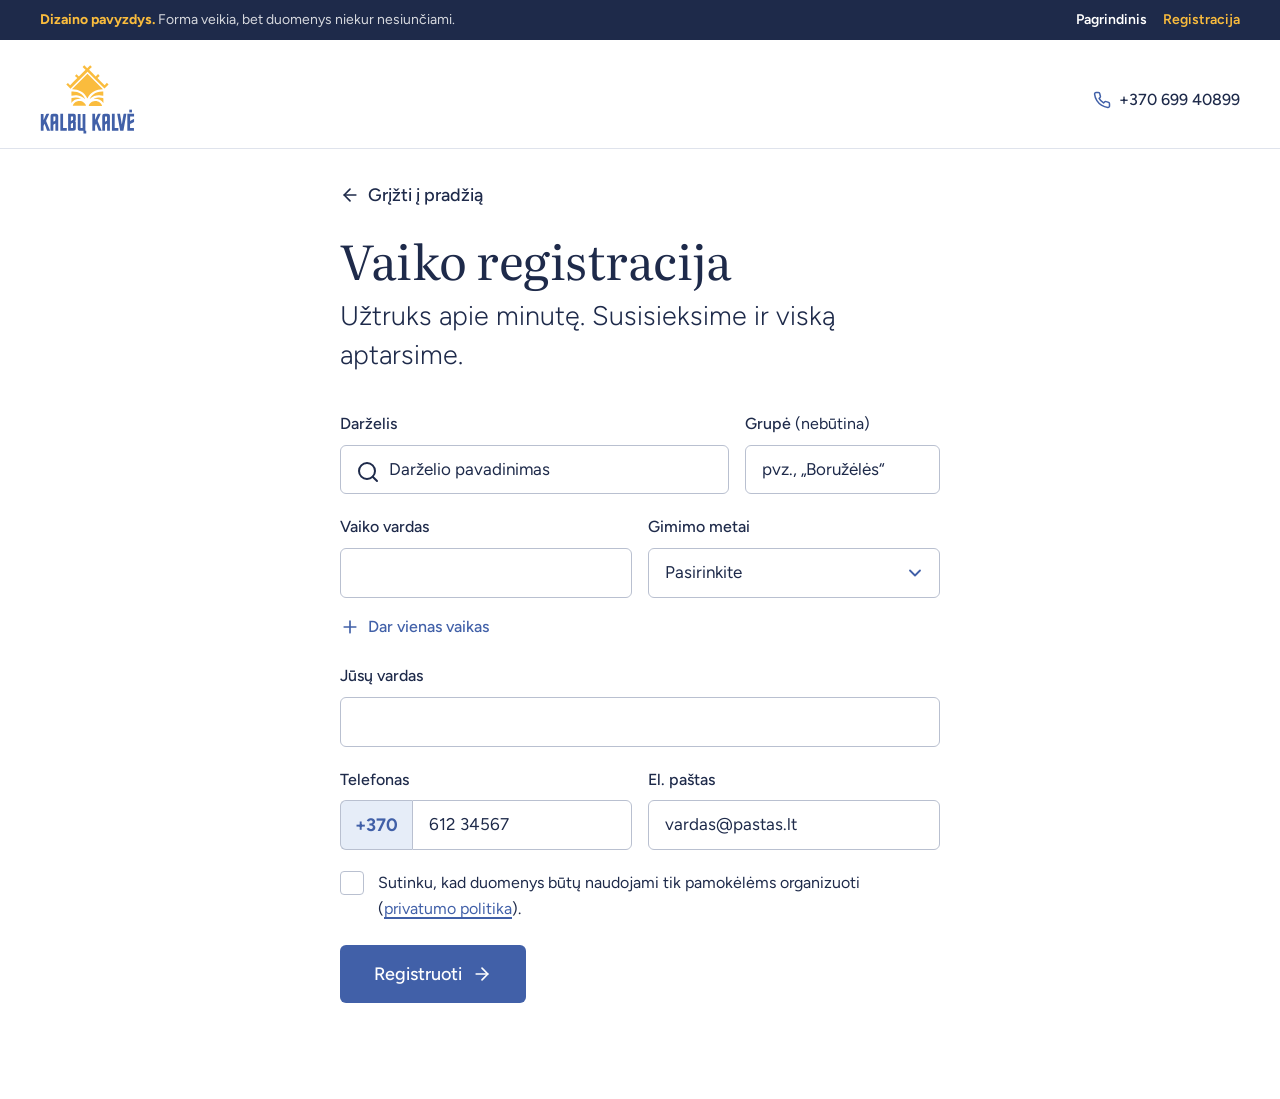
==== commit a2e7aa02: "Review bar: "Dizaino pavyzdys" without "tvirtinimui" Co-Authored-By: Claude Opus 5.5 <noreply@anthro" ====
--- a/registracija.html
+++ b/registracija.html
@@ -24,7 +24,7 @@
 
         <div class="review-bar">
             <div class="container review-bar__inner">
-                <p><strong>Dizaino pavyzdys tvirtinimui.</strong> Forma veikia, bet duomenys niekur nesiunčiami.</p>
+                <p><strong>Dizaino pavyzdys.</strong> Forma veikia, bet duomenys niekur nesiunčiami.</p>
                 <nav aria-label="Peržiūros puslapiai">
                     <a href="index.html">Pagrindinis</a>
                     <a href="registracija.html" aria-current="page">Registracija</a>
